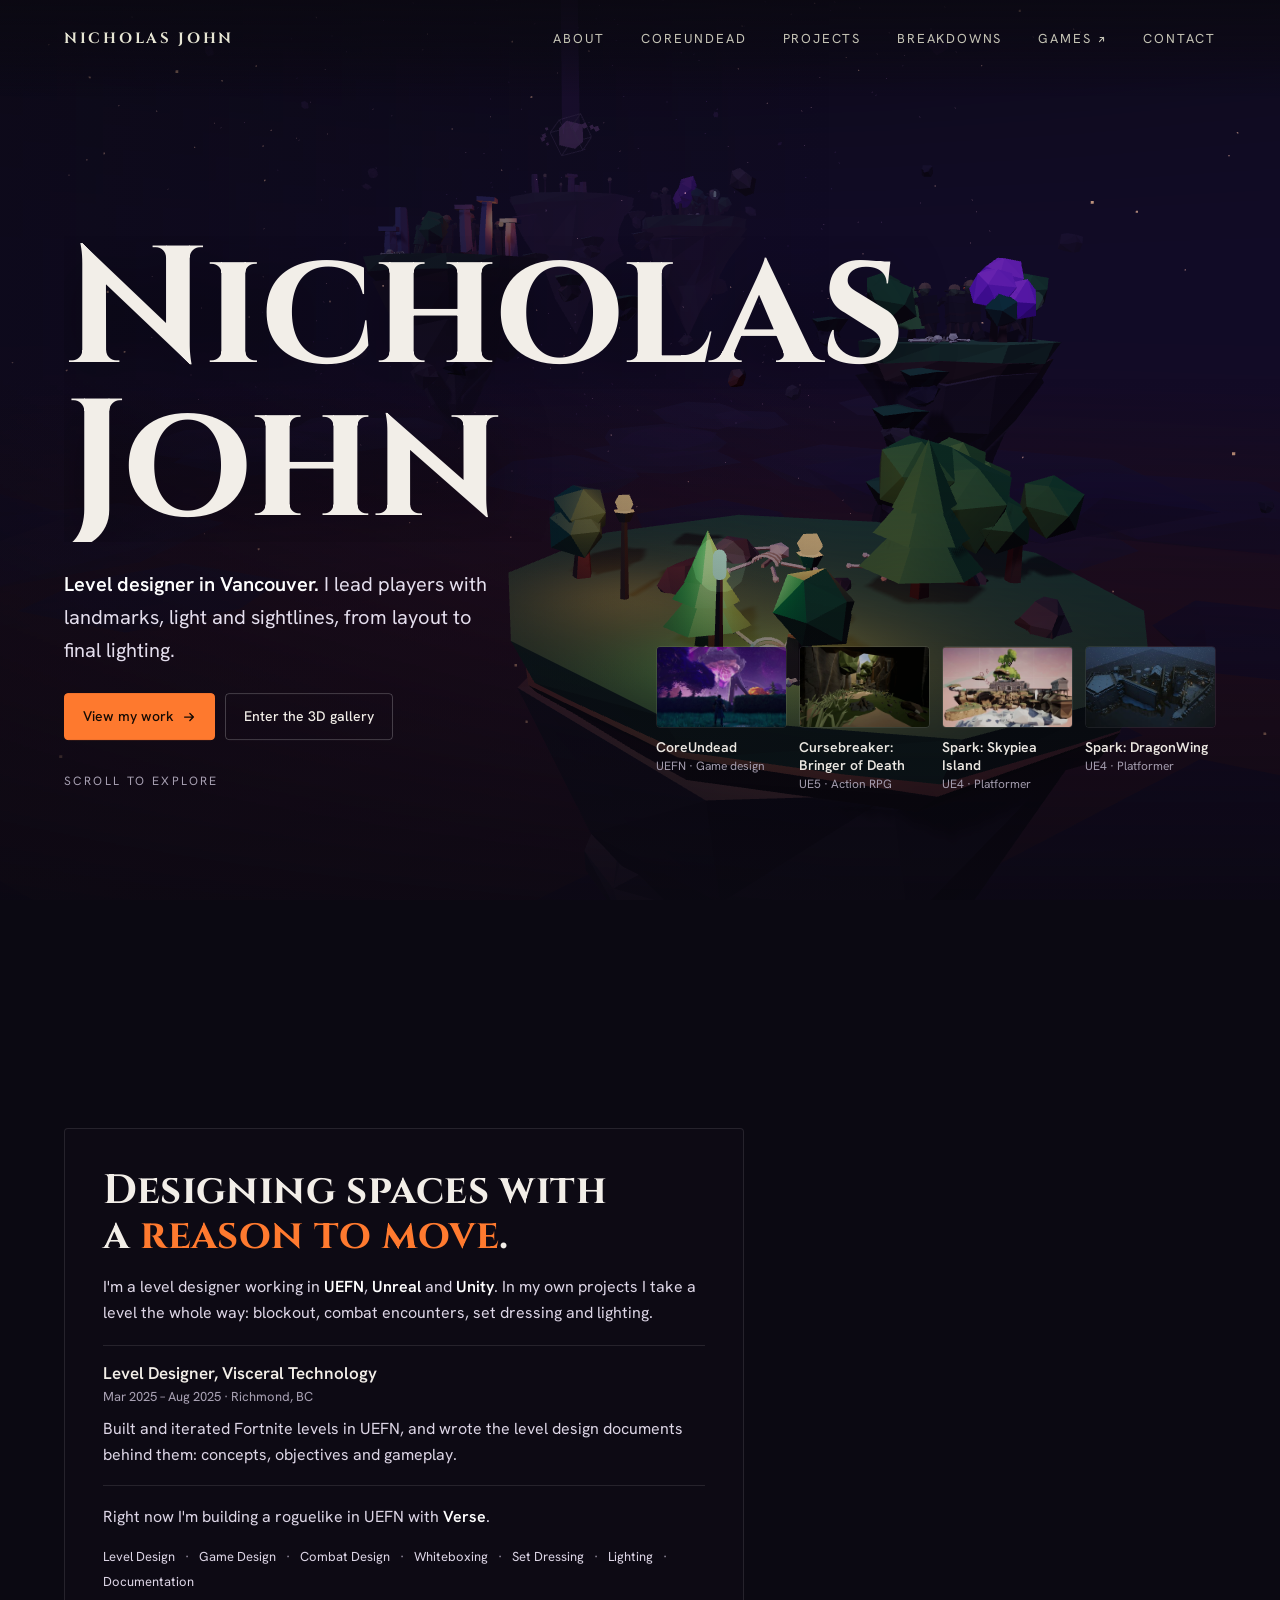
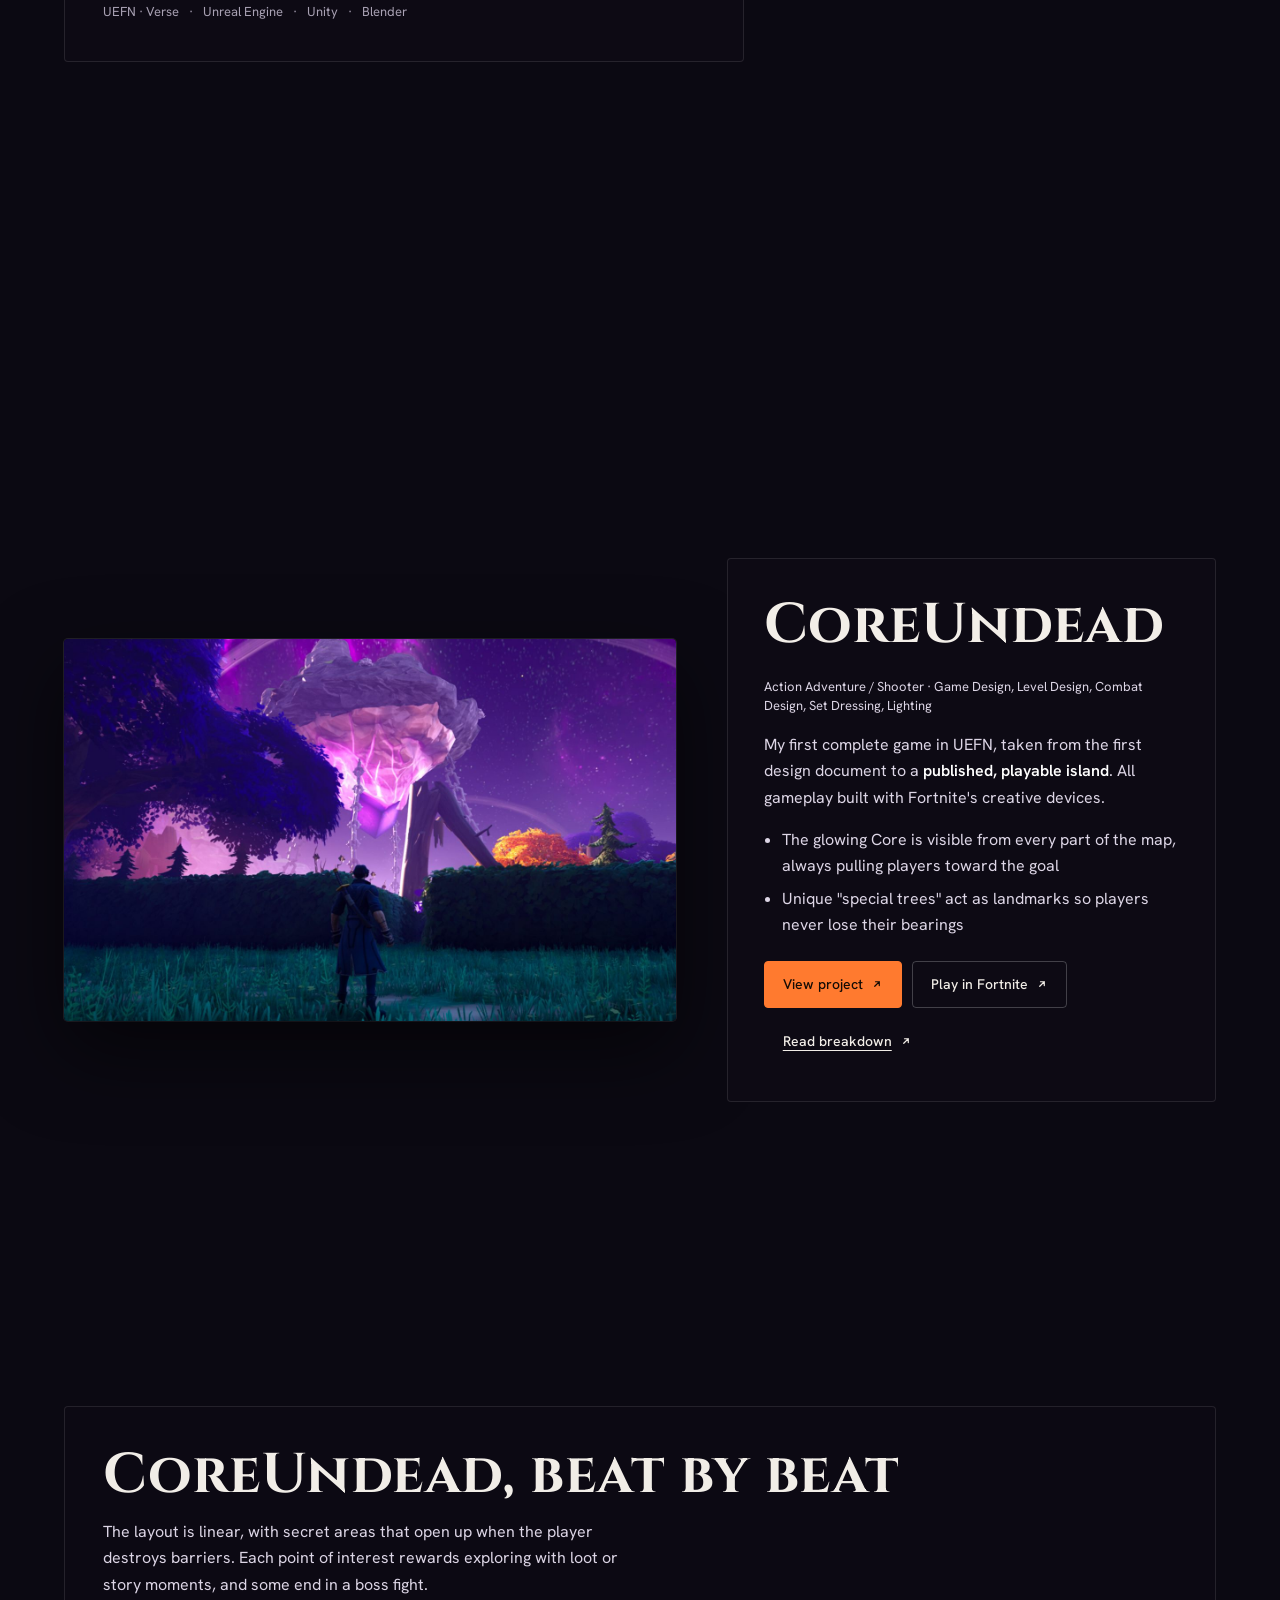
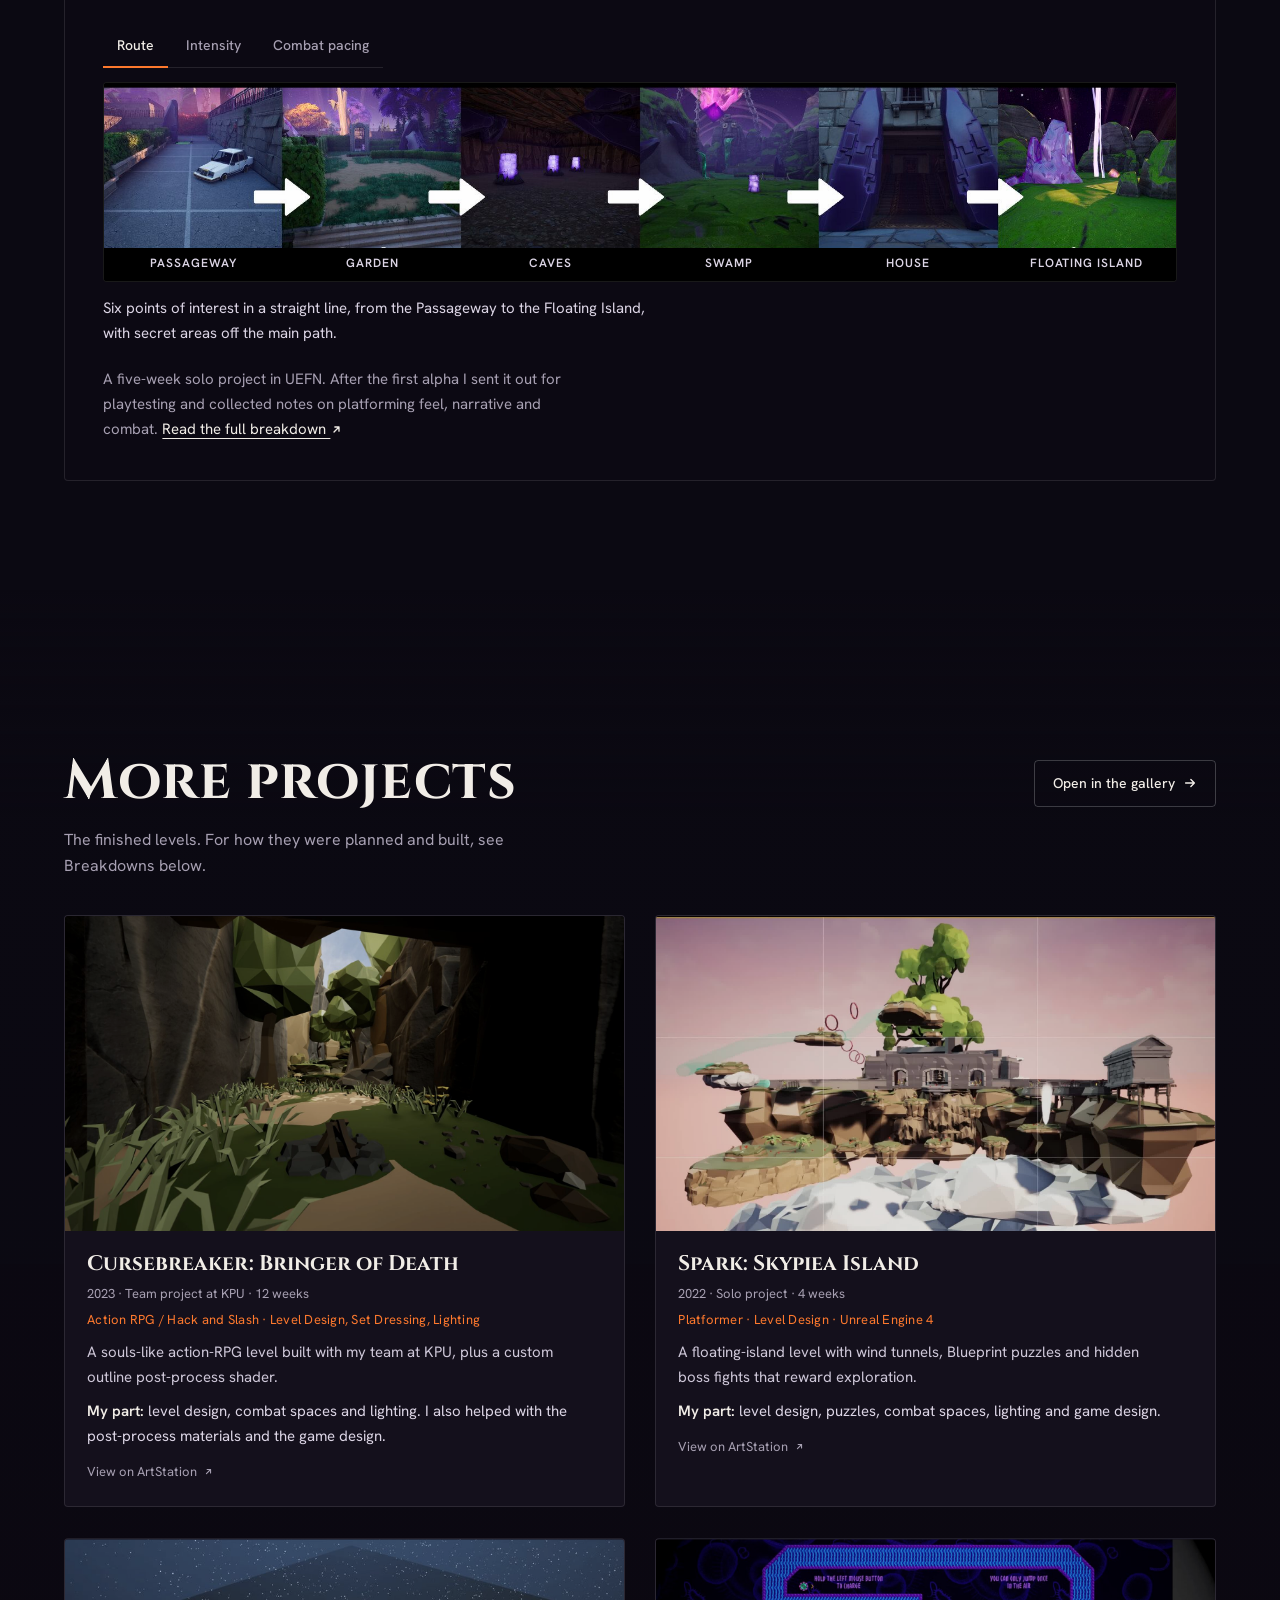
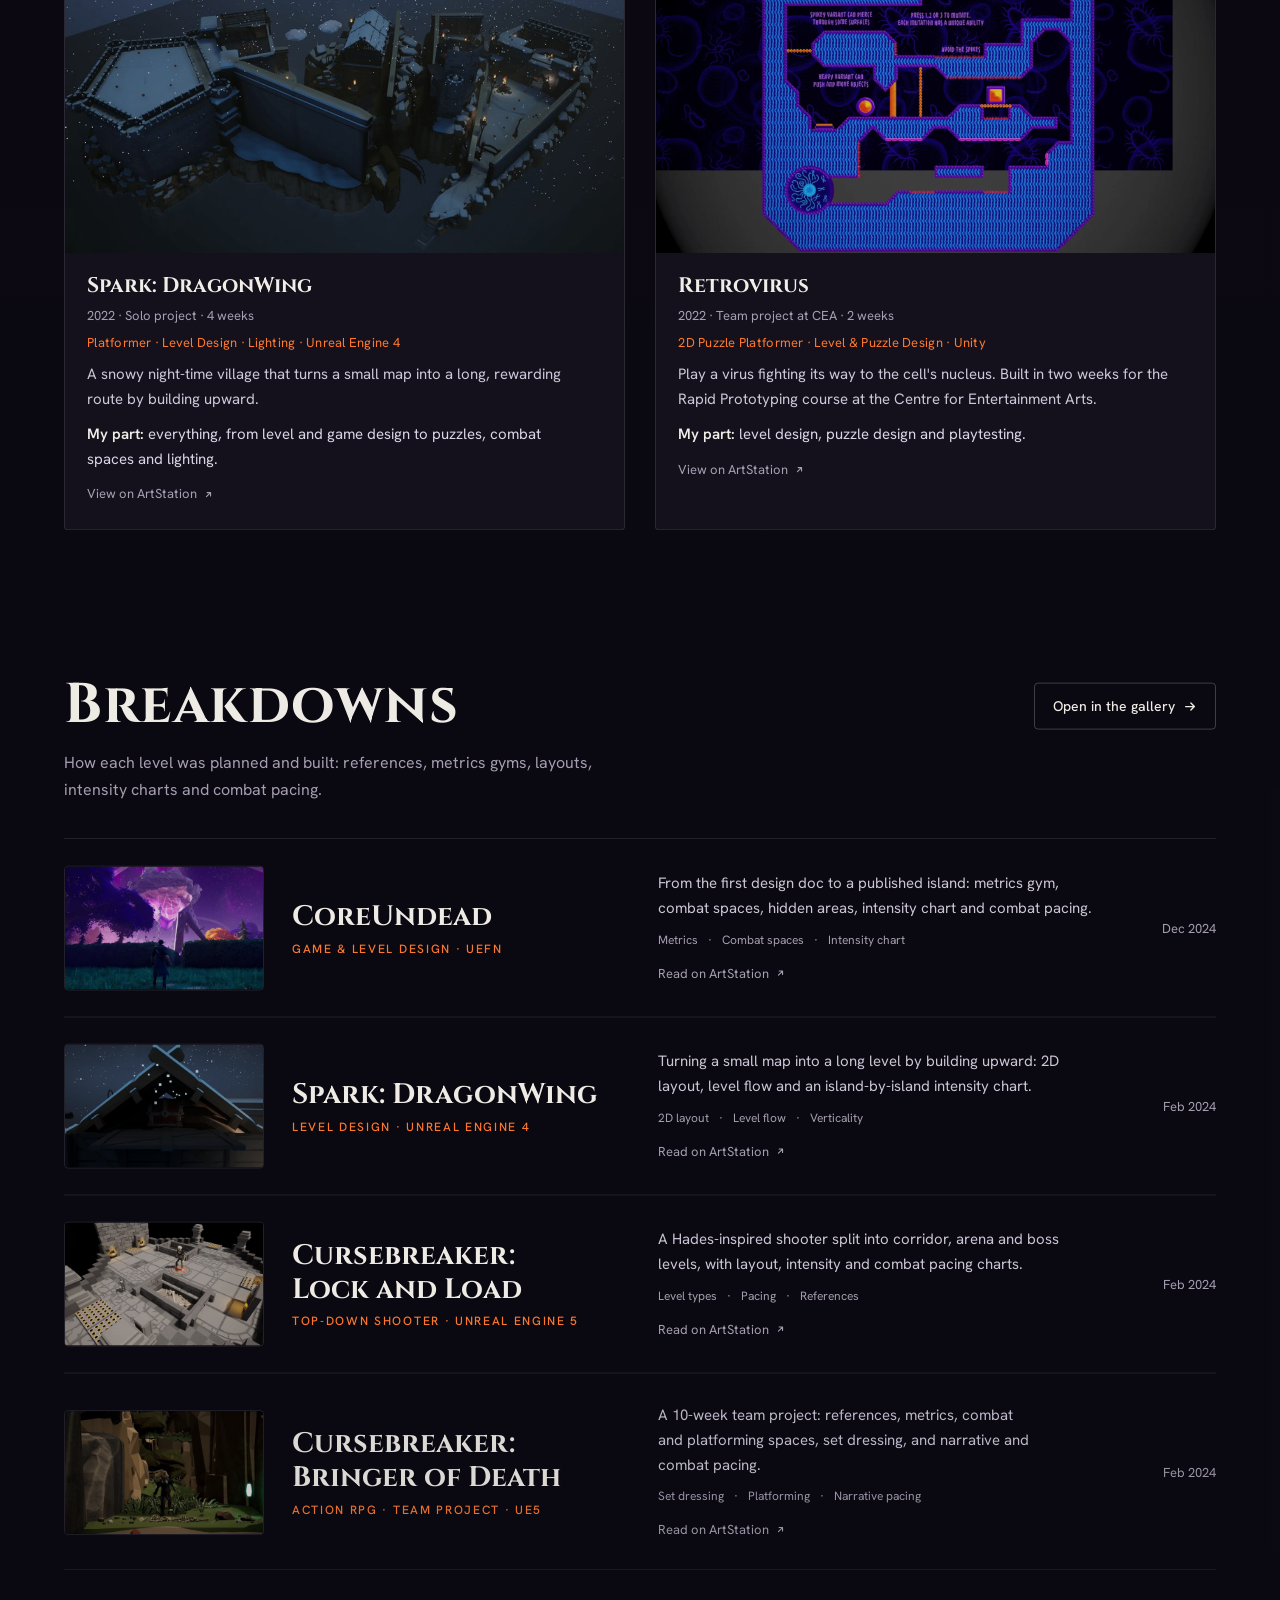
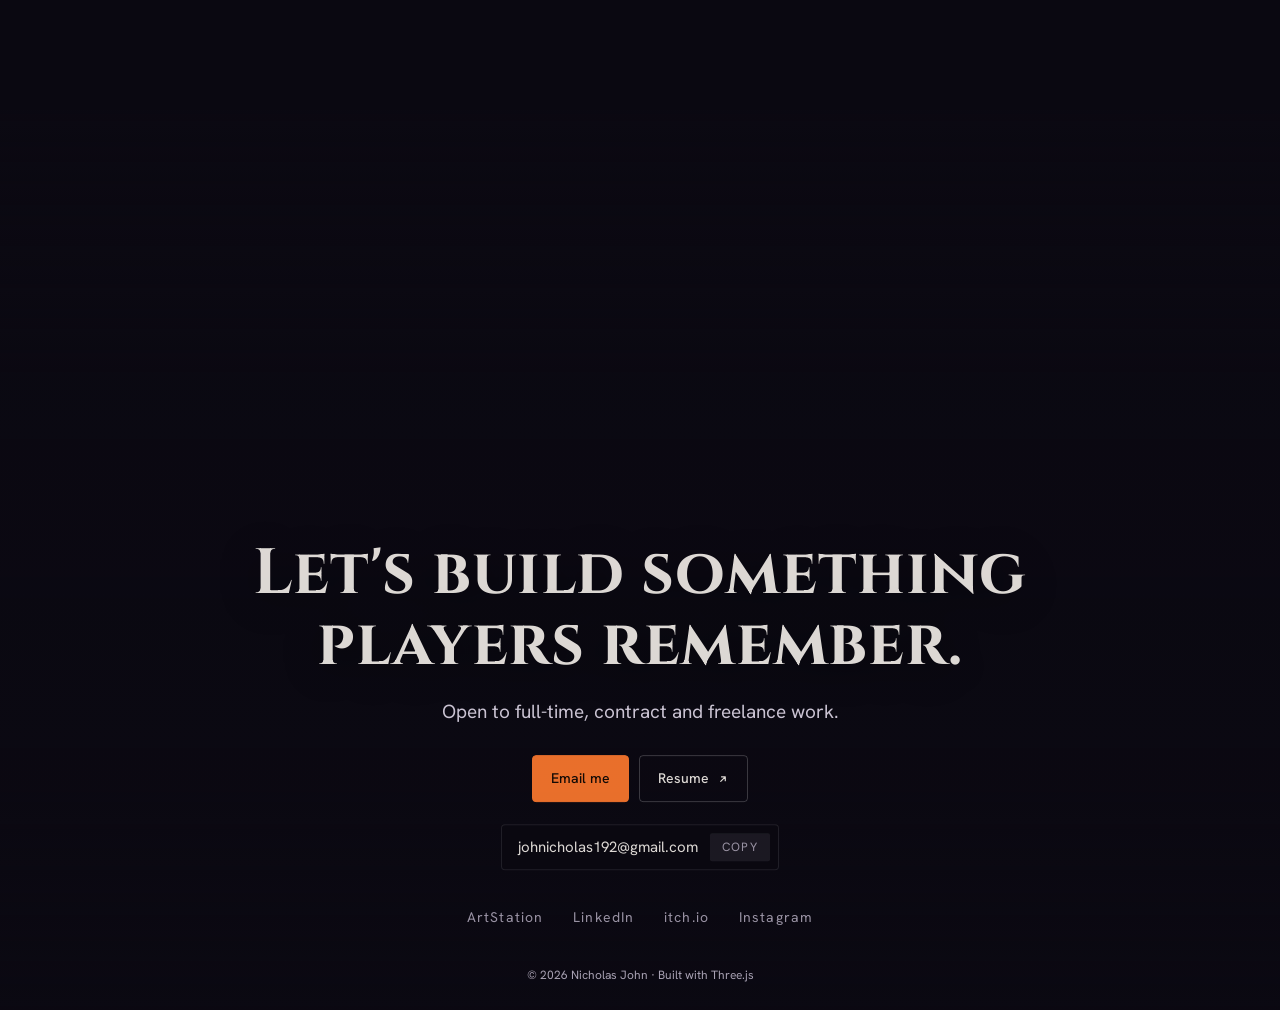
==== index.html @ 72b5bab5 "Project cards: year, context and role; Retrovirus level image - Each card shows year · solo/team · l" ====
<!doctype html>
<html lang="en">
<head>
  <meta charset="utf-8">
  <meta name="viewport" content="width=device-width, initial-scale=1, viewport-fit=cover">
  <title>Nicholas John · Level Designer</title>
  <meta name="description" content="Nicholas John, a level designer in Vancouver building worlds in UEFN, Unreal and Unity.">
  <meta name="theme-color" content="#0b0912">
  <link rel="canonical" href="https://nicholasjohn-portfolio.com/">

  <!-- Link previews (LinkedIn, Discord, Slack, X, iMessage) -->
  <meta property="og:type" content="website">
  <meta property="og:site_name" content="Nicholas John">
  <meta property="og:title" content="Nicholas John · Level Designer">
  <meta property="og:description" content="Level designer in Vancouver building worlds in UEFN, Unreal and Unity. From layout to final lighting.">
  <meta property="og:url" content="https://nicholasjohn-portfolio.com/">
  <meta property="og:image" content="https://cdna.artstation.com/p/assets/images/images/083/726/990/large/nicholas-john-screenshot04.jpg?1736643101">
  <meta property="og:image:alt" content="CoreUndead: a player faces the glowing Core across the level">
  <meta name="twitter:card" content="summary_large_image">

  <!-- Helps search engines show your name and role -->
  <script type="application/ld+json">
  {
    "@context": "https://schema.org",
    "@type": "Person",
    "name": "Nicholas John",
    "jobTitle": "Level Designer",
    "address": { "@type": "PostalAddress", "addressLocality": "Vancouver", "addressCountry": "CA" },
    "url": "https://nicholasjohn-portfolio.com/",
    "sameAs": [
      "https://www.artstation.com/nicholasjohn",
      "https://www.linkedin.com/in/nicholas-johnn",
      "https://accidentalmallu.itch.io/"
    ]
  }
  </script>

  <link rel="preconnect" href="https://fonts.googleapis.com">
  <link rel="preconnect" href="https://fonts.gstatic.com" crossorigin>
  <link href="https://fonts.googleapis.com/css2?family=Cinzel:wght@700&family=Hanken+Grotesk:wght@400;500;600&display=swap" rel="stylesheet">
  <link rel="icon" href="favicon.svg" type="image/svg+xml">
  <link rel="modulepreload" href="vendor/three.module.min.js">
  <!-- Failsafe: the loading screen only shows when JavaScript runs, and clears itself
       after 5 seconds even if the 3D scripts fail, so the page is never stuck on black. -->
  <script>
    document.documentElement.classList.add('js');
    setTimeout(function () { var l = document.getElementById('loader'); if (l) l.classList.add('done'); }, 5000);
  </script>
  <link rel="stylesheet" href="style.css?v=18">
</head>
<body>
  <!-- 3D world behind everything -->
  <canvas id="world" aria-hidden="true"></canvas>

  <!-- Intro loader -->
  <div class="loader" id="loader">
    <span class="loader-mark">NJ</span>
    <span class="loader-bar"><i id="loaderFill"></i></span>
  </div>

  <div class="progress" aria-hidden="true"><i id="progressFill"></i></div>

  <header class="nav">
    <a class="nav-logo" href="#top">Nicholas John</a>
    <!-- Menu follows the page order. Items marked nav-wide are hidden on phones (reached by scrolling or from Contact). -->
    <nav aria-label="Sections">
      <a class="nav-wide" href="#about">About</a>
      <a href="#work">CoreUndead</a>
      <a href="#projects">Projects</a>
      <a class="nav-wide" href="#breakdowns">Breakdowns</a>
      <a class="nav-wide nav-games" href="https://accidentalmallu.itch.io/" target="_blank" rel="noopener">Games <span class="ico ico-out" aria-hidden="true"></span><span class="sr-only"> (opens in a new tab)</span></a>
      <a href="#contact">Contact</a>
    </nav>
  </header>

  <main>
    <!-- HERO -->
    <section class="hero" id="top">
      <h1 class="hero-title">
        <span class="line"><span>Nicholas</span></span>
        <span class="line"><span>John</span></span>
      </h1>
      <div class="hero-foot">
        <div class="hero-intro">
          <p class="hero-sub reveal"><strong>Level designer in Vancouver.</strong> I lead players with landmarks, light and sightlines, from layout to final lighting.</p>
          <div class="hero-cta btns reveal">
            <a class="btn primary" href="#work">View my work <span class="ico ico-right" aria-hidden="true"></span></a>
            <a class="btn g-only" href="#work" data-gallery>Enter the 3D gallery</a>
          </div>
          <div class="scroll-hint reveal">Scroll to explore</div>
        </div>
        <!-- First-screen work: each tile scrolls to that project further down the page -->
        <ul class="hero-work reveal" aria-label="Selected projects">
          <li><a href="#work">
            <img src="img/sm/bd-coreundead.jpg" alt="" width="640" height="334" decoding="async" fetchpriority="high">
            <span class="hw-title">CoreUndead</span><span class="hw-meta">UEFN · Game design</span></a></li>
          <li><a href="#p-bringer">
            <img src="img/sm/bringer.jpg" alt="" width="640" height="427" decoding="async" fetchpriority="high">
            <span class="hw-title">Cursebreaker: Bringer of Death</span><span class="hw-meta">UE5 · Action RPG</span></a></li>
          <li><a href="#p-skypiea">
            <img src="img/sm/skypiea.jpg" alt="" width="640" height="360" decoding="async" fetchpriority="high">
            <span class="hw-title">Spark: Skypiea Island</span><span class="hw-meta">UE4 · Platformer</span></a></li>
          <li><a href="#p-dragonwing">
            <img src="img/sm/dragonwing.jpg" alt="" width="640" height="231" decoding="async" fetchpriority="high">
            <span class="hw-title">Spark: DragonWing</span><span class="hw-meta">UE4 · Platformer</span></a></li>
        </ul>
      </div>
    </section>

    <!-- ABOUT -->
    <section class="panel about" id="about">
      <div class="card glass reveal">
        <h2>Designing spaces with a <em>reason to move</em>.</h2>
        <p>I'm a level designer working in <strong>UEFN</strong>, <strong>Unreal</strong> and <strong>Unity</strong>. In my own projects I take a level the whole way: blockout, combat encounters, set dressing and lighting.</p>
        <div class="about-job">
          <h3>Level Designer, Visceral Technology</h3>
          <p class="about-job-meta">Mar 2025 – Aug 2025 · Richmond, BC</p>
          <p>Built and iterated Fortnite levels in UEFN, and wrote the level design documents behind them: concepts, objectives and gameplay.</p>
        </div>
        <p>Right now I'm building a roguelike in UEFN with <strong>Verse</strong>.</p>
        <div class="chips">
          <span>Level Design</span><span>Game Design</span><span>Combat Design</span>
          <span>Whiteboxing</span><span>Set Dressing</span><span>Lighting</span><span>Documentation</span>
        </div>
        <div class="chips tools">
          <span>UEFN · Verse</span><span>Unreal Engine</span><span>Unity</span><span>Blender</span>
        </div>
      </div>
    </section>

    <!-- FEATURED -->
    <section class="featured" id="work">
      <div class="featured-inner">
        <a class="featured-media reveal" href="https://www.artstation.com/artwork/DLE6En" target="_blank" rel="noopener">
          <img src="img/coreundead.jpg" alt="CoreUndead: the player faces the glowing Core cube across the level" loading="lazy">
        </a>
        <div class="featured-text reveal">
          <h2>CoreUndead</h2>
          <p class="role">Action Adventure / Shooter · Game Design, Level Design, Combat Design, Set Dressing, Lighting</p>
          <p>My first complete game in UEFN, taken from the first design document to a <strong>published, playable island</strong>. All gameplay built with Fortnite's creative devices.</p>
          <ul class="highlights">
            <li>The glowing Core is visible from every part of the map, always pulling players toward the goal</li>
            <li>Unique "special trees" act as landmarks so players never lose their bearings</li>
          </ul>
          <div class="btns">
            <a class="btn primary" href="https://www.artstation.com/artwork/DLE6En" target="_blank" rel="noopener">View project <span class="ico ico-out" aria-hidden="true"></span><span class="sr-only"> (opens in a new tab)</span></a>
            <a class="btn" href="https://www.fortnite.com/@accidentalmallu/9981-8767-7616" target="_blank" rel="noopener">Play in Fortnite <span class="ico ico-out" aria-hidden="true"></span><span class="sr-only"> (opens in a new tab)</span></a>
            <a class="btn ghost" href="https://www.artstation.com/blogs/nicholasjohn/1ZGeW/core-undead" target="_blank" rel="noopener">Read breakdown <span class="ico ico-out" aria-hidden="true"></span><span class="sr-only"> (opens in a new tab)</span></a>
          </div>
        </div>
      </div>
    </section>

    <!-- COREUNDEAD CASE STUDY: the level's route, intensity and combat pacing over the same six points of interest -->
    <section class="case" id="process" aria-labelledby="case-title">
      <div class="case-inner reveal">
        <div class="case-head">
          <h2 id="case-title">CoreUndead, beat by beat</h2>
          <p class="lede">The layout is linear, with secret areas that open up when the player destroys barriers. Each point of interest rewards exploring with loot or story moments, and some end in a boss fight.</p>
        </div>

        <div class="case-tabs" role="tablist" aria-label="CoreUndead level charts">
          <button type="button" role="tab" id="cs-tab-route" aria-controls="cs-panel" aria-selected="true" data-view="route">Route</button>
          <button type="button" role="tab" id="cs-tab-intensity" aria-controls="cs-panel" aria-selected="false" tabindex="-1" data-view="intensity">Intensity</button>
          <button type="button" role="tab" id="cs-tab-combat" aria-controls="cs-panel" aria-selected="false" tabindex="-1" data-view="combat">Combat pacing</button>
        </div>

        <figure class="case-strip" id="cs-panel" role="tabpanel" aria-labelledby="cs-tab-route" data-view="route">
          <div class="case-scroll" tabindex="0" aria-label="CoreUndead level chart">
            <div class="case-frames">
              <img class="cs-route" src="img/cu-layout.jpg" width="1920" height="336" loading="lazy" decoding="async"
                alt="The six points of interest in order: Passageway, Garden, Caves, Swamp, House, Floating Island.">
              <img class="cs-intensity" aria-hidden="true" src="img/cu-intensity.jpg" width="1920" height="336" loading="lazy" decoding="async"
                alt="Intensity chart: low through the Passageway and Garden, rising through the Caves to a peak in the Swamp, dipping in the House, and climbing again at the Floating Island.">
              <img class="cs-combat" aria-hidden="true" src="img/cu-combat.jpg" width="1920" height="336" loading="lazy" decoding="async"
                alt="Combat pacing chart: flat through the Passageway and Garden, a spike in the Caves, a low in the Swamp, then high from the House to the Floating Island.">
              <i class="case-scale" aria-hidden="true"><b>High</b><b>Low</b></i>
            </div>
            <!-- Area names as text (the images are cropped above their baked-in labels) -->
            <ol class="case-labels case-labels-full" aria-hidden="true">
              <li>Passageway</li><li>Garden</li><li>Caves</li><li>Swamp</li><li>House</li><li>Floating Island</li>
            </ol>
            <!-- Phones and tablets: the same chart split into two rows of three areas, so the whole curve fits without scrolling -->
            <div class="case-rows" aria-hidden="true">
              <div class="case-row">
                <span class="case-img"><i class="case-scale"><b>High</b><b>Low</b></i></span>
                <ol class="case-labels"><li>Passageway</li><li>Garden</li><li>Caves</li></ol>
              </div>
              <div class="case-row">
                <span class="case-img"><i class="case-scale"><b>High</b><b>Low</b></i></span>
                <ol class="case-labels"><li>Swamp</li><li>House</li><li>Floating Island</li></ol>
              </div>
            </div>
          </div>
          <figcaption>
            <div class="cs-cap cs-route">Six points of interest in a straight line, from the Passageway to the Floating Island, with secret areas off the main path.</div>
            <div class="cs-cap cs-intensity">
              <p>Intensity builds through the Caves to its peak in the Swamp, drops in the House, then climbs again for the Floating Island finale. The Swamp's peak doesn't come from enemies: it comes from a pressure mechanic I keep secret from players.</p>
              <details class="spoiler">
                <summary><span class="if-closed">Reveal the spoiler</span><span class="if-open">Hide the spoiler</span></summary>
                <p>The water keeps rising on a timer, and the player has to reach the end of the Swamp before it does. The pressure comes from the clock, not from enemies, which is why combat drops right where intensity peaks.</p>
              </details>
            </div>
            <div class="cs-cap cs-combat">Combat spikes in the Caves and eases off in the Swamp, where the pressure comes from somewhere else, then stays high from the House to the end.</div>
          </figcaption>
        </figure>

        <p class="case-note">A five-week solo project in UEFN. After the first alpha I sent it out for playtesting and collected notes on platforming feel, narrative and combat. <a href="https://www.artstation.com/blogs/nicholasjohn/1ZGeW/core-undead" target="_blank" rel="noopener">Read the full breakdown <span class="ico ico-out" aria-hidden="true"></span><span class="sr-only"> (opens in a new tab)</span></a></p>
      </div>
    </section>

    <!-- PROJECTS -->
    <section class="projects" id="projects">
      <div class="projects-head reveal">
        <div class="head-row">
          <h2>More projects</h2>
          <a class="btn g-only" href="#projects" data-gallery>Open in the gallery <span class="ico ico-right" aria-hidden="true"></span></a>
        </div>
        <p class="lede">The finished levels. For how they were planned and built, see Breakdowns below.</p>
      </div>
      <!-- Projects: edit or add cards here. The 3D gallery reads its list from these cards. -->
      <div class="grid" id="grid">
        <a class="proj reveal" id="p-bringer" href="https://www.artstation.com/artwork/GeyrK3" target="_blank" rel="noopener">
          <div class="proj-img"><img src="img/bringer.jpg" alt="" loading="lazy" decoding="async" width="1600" height="900"></div>
          <div class="proj-body">
            <h3>Cursebreaker: Bringer of Death</h3>
            <p class="proj-meta">2023 · Team project at KPU · 12 weeks</p>
            <p class="proj-role">Action RPG / Hack and Slash · Level Design, Set Dressing, Lighting</p>
            <p>A souls-like action-RPG level built with my team at KPU, plus a custom outline post-process shader.</p>
            <p class="proj-did"><strong>My part:</strong> level design, combat spaces and lighting. I also helped with the post-process materials and the game design.</p>
            <span class="ext-label">View on ArtStation <span class="ico ico-out" aria-hidden="true"></span><span class="sr-only"> (opens in a new tab)</span></span>
          </div>
        </a>
        <a class="proj reveal" id="p-skypiea" href="https://www.artstation.com/artwork/VJ6nWX" target="_blank" rel="noopener">
          <div class="proj-img"><img src="img/skypiea.jpg" alt="" loading="lazy" decoding="async" width="1600" height="900"></div>
          <div class="proj-body">
            <h3>Spark: Skypiea Island</h3>
            <p class="proj-meta">2022 · Solo project · 4 weeks</p>
            <p class="proj-role">Platformer · Level Design · Unreal Engine 4</p>
            <p>A floating-island level with wind tunnels, Blueprint puzzles and hidden boss fights that reward exploration.</p>
            <p class="proj-did"><strong>My part:</strong> level design, puzzles, combat spaces, lighting and game design.</p>
            <span class="ext-label">View on ArtStation <span class="ico ico-out" aria-hidden="true"></span><span class="sr-only"> (opens in a new tab)</span></span>
          </div>
        </a>
        <a class="proj reveal" id="p-dragonwing" href="https://www.artstation.com/artwork/lDWJBa" target="_blank" rel="noopener">
          <div class="proj-img"><img src="img/dragonwing.jpg" alt="" loading="lazy" decoding="async" width="1600" height="900"></div>
          <div class="proj-body">
            <h3>Spark: DragonWing</h3>
            <p class="proj-meta">2022 · Solo project · 4 weeks</p>
            <p class="proj-role">Platformer · Level Design · Lighting · Unreal Engine 4</p>
            <p>A snowy night-time village that turns a small map into a long, rewarding route by building upward.</p>
            <p class="proj-did"><strong>My part:</strong> everything, from level and game design to puzzles, combat spaces and lighting.</p>
            <span class="ext-label">View on ArtStation <span class="ico ico-out" aria-hidden="true"></span><span class="sr-only"> (opens in a new tab)</span></span>
          </div>
        </a>
        <a class="proj reveal" id="p-retrovirus" href="https://www.artstation.com/artwork/6N6YwW" target="_blank" rel="noopener">
          <div class="proj-img"><img src="img/retrovirus.jpg" alt="" loading="lazy" decoding="async" width="1600" height="900"></div>
          <div class="proj-body">
            <h3>Retrovirus</h3>
            <p class="proj-meta">2022 · Team project at CEA · 2 weeks</p>
            <p class="proj-role">2D Puzzle Platformer · Level &amp; Puzzle Design · Unity</p>
            <p>Play a virus fighting its way to the cell's nucleus. Built in two weeks for the Rapid Prototyping course at the Centre for Entertainment Arts.</p>
            <p class="proj-did"><strong>My part:</strong> level design, puzzle design and playtesting.</p>
            <span class="ext-label">View on ArtStation <span class="ico ico-out" aria-hidden="true"></span><span class="sr-only"> (opens in a new tab)</span></span>
          </div>
        </a>
      </div>
    </section>

    <!-- BREAKDOWNS -->
    <section class="breakdowns" id="breakdowns">
      <div class="projects-head reveal">
        <div class="head-row">
          <h2>Breakdowns</h2>
          <a class="btn g-only" href="#breakdowns" data-gallery="breakdowns">Open in the gallery <span class="ico ico-right" aria-hidden="true"></span></a>
        </div>
        <p class="lede">How each level was planned and built: references, metrics gyms, layouts, intensity charts and combat pacing.</p>
      </div>
      <!-- Breakdowns: edit or add rows here. data-img is the small preview; the gallery uses the full-size copy in img/. -->
      <ol class="bd-list" id="bdList">
        <li class="bd-item reveal">
          <a class="bd-link" href="https://www.artstation.com/blogs/nicholasjohn/1ZGeW" target="_blank" rel="noopener" data-img="img/sm/bd-coreundead.jpg">
            <div class="bd-thumb"><img src="img/sm/bd-coreundead.jpg" alt="" loading="lazy" decoding="async" width="640" height="400"></div>
            <div><h3 class="bd-title">CoreUndead</h3><span class="bd-sub">Game &amp; Level Design · UEFN</span></div>
            <div>
              <p class="bd-sum">From the first design doc to a published island: metrics gym, combat spaces, hidden areas, intensity chart and combat pacing.</p>
              <div class="bd-tags"><span>Metrics</span><span>Combat spaces</span><span>Intensity chart</span></div>
              <span class="ext-label">Read on ArtStation <span class="ico ico-out" aria-hidden="true"></span><span class="sr-only"> (opens in a new tab)</span></span>
            </div>
            <span class="bd-date">Dec 2024</span>
          </a>
        </li>
        <li class="bd-item reveal">
          <a class="bd-link" href="https://www.artstation.com/blogs/nicholasjohn/wBBoR" target="_blank" rel="noopener" data-img="img/sm/bd-dragonwing.jpg">
            <div class="bd-thumb"><img src="img/sm/bd-dragonwing.jpg" alt="" loading="lazy" decoding="async" width="640" height="400"></div>
            <div><h3 class="bd-title">Spark: DragonWing</h3><span class="bd-sub">Level Design · Unreal Engine 4</span></div>
            <div>
              <p class="bd-sum">Turning a small map into a long level by building upward: 2D layout, level flow and an island-by-island intensity chart.</p>
              <div class="bd-tags"><span>2D layout</span><span>Level flow</span><span>Verticality</span></div>
              <span class="ext-label">Read on ArtStation <span class="ico ico-out" aria-hidden="true"></span><span class="sr-only"> (opens in a new tab)</span></span>
            </div>
            <span class="bd-date">Feb 2024</span>
          </a>
        </li>
        <li class="bd-item reveal">
          <a class="bd-link" href="https://www.artstation.com/blogs/nicholasjohn/y118y" target="_blank" rel="noopener" data-img="img/sm/bd-lockandload.jpg">
            <div class="bd-thumb"><img src="img/sm/bd-lockandload.jpg" alt="" loading="lazy" decoding="async" width="640" height="400"></div>
            <div><h3 class="bd-title">Cursebreaker: Lock and Load</h3><span class="bd-sub">Top-down Shooter · Unreal Engine 5</span></div>
            <div>
              <p class="bd-sum">A Hades-inspired shooter split into corridor, arena and boss levels, with layout, intensity and combat pacing charts.</p>
              <div class="bd-tags"><span>Level types</span><span>Pacing</span><span>References</span></div>
              <span class="ext-label">Read on ArtStation <span class="ico ico-out" aria-hidden="true"></span><span class="sr-only"> (opens in a new tab)</span></span>
            </div>
            <span class="bd-date">Feb 2024</span>
          </a>
        </li>
        <li class="bd-item reveal">
          <a class="bd-link" href="https://www.artstation.com/blogs/nicholasjohn/3ZZpN" target="_blank" rel="noopener" data-img="img/sm/bd-bringer.jpg">
            <div class="bd-thumb"><img src="img/sm/bd-bringer.jpg" alt="" loading="lazy" decoding="async" width="640" height="400"></div>
            <div><h3 class="bd-title">Cursebreaker: Bringer of Death</h3><span class="bd-sub">Action RPG · Team project · UE5</span></div>
            <div>
              <p class="bd-sum">A 10-week team project: references, metrics, combat and platforming spaces, set dressing, and narrative and combat pacing.</p>
              <div class="bd-tags"><span>Set dressing</span><span>Platforming</span><span>Narrative pacing</span></div>
              <span class="ext-label">Read on ArtStation <span class="ico ico-out" aria-hidden="true"></span><span class="sr-only"> (opens in a new tab)</span></span>
            </div>
            <span class="bd-date">Feb 2024</span>
          </a>
        </li>
      </ol>
    </section>

    <!-- CONTACT -->
    <section class="contact" id="contact">
      <div class="contact-inner reveal">
        <h2>Let's build something <br>players remember.</h2>
        <p class="contact-note">Open to full-time, contract and freelance work.</p>
        <div class="btns center">
          <!-- The email address is assembled in main.js (CONTACT_EMAIL) so spam bots can't read it from the HTML -->
          <a class="btn primary js-email" href="https://www.artstation.com/nicholasjohn" target="_blank" rel="noopener">Get in touch</a>
          <a class="btn" href="https://nicholasjohn.artstation.com/resume" target="_blank" rel="noopener">Resume <span class="ico ico-out" aria-hidden="true"></span><span class="sr-only"> (opens in a new tab)</span></a>
        </div>
        <button class="email-line" id="emailLine" type="button" hidden>
          <span id="emailText"></span><span class="email-copy" id="emailCopy" aria-live="polite">Copy</span>
        </button>
        <div class="socials">
          <a href="https://www.artstation.com/nicholasjohn" target="_blank" rel="noopener">ArtStation</a>
          <a href="https://www.linkedin.com/in/nicholas-johnn" target="_blank" rel="noopener">LinkedIn</a>
          <a href="https://accidentalmallu.itch.io/" target="_blank" rel="noopener">itch.io</a>
          <a href="https://www.instagram.com/nocogames_" target="_blank" rel="noopener">Instagram</a>
        </div>
      </div>
      <footer>© 2026 Nicholas John · Built with Three.js</footer>
    </section>
  </main>


  <script src="case.js?v=18"></script>
  <script src="nav.js?v=18"></script>
  <script src="vendor/gsap.min.js"></script>
  <script src="vendor/ScrollTrigger.min.js"></script>
  <!-- Bump ?v= on these when the files change, so browsers never mix a new page with an old cached script -->
  <script type="module" src="main.js?v=18"></script>
</body>
</html>
---- style.css ----
:root {
  --bg: #0b0912;
  --ink: #f2eee8;
  --muted: #a8a1b3;
  --accent: #ff7a2f;      /* torch orange, matches the ArtStation site's links */
  --glass: rgba(14, 11, 22, 0.86);   /* solid enough to read over the 3D scene without a blur */
  --r: 4px;                         /* one small corner radius, cut-stone rather than pill */
  --line: rgba(255, 255, 255, 0.1);
  --serif: "Cinzel", Georgia, serif;
  --sans: "Hanken Grotesk", system-ui, -apple-system, Segoe UI, sans-serif;
  --pad: clamp(16px, 5vw, 72px);
  /* type roles: body copy, secondary copy, metadata, uppercase labels */
  --fs-body: 16px;
  --fs-small: 15px;
  --fs-meta: 13px;
  --fs-label: 12px;
}

* { box-sizing: border-box; }
html { scroll-behavior: auto; }
body {
  margin: 0;
  background: var(--bg);
  color: var(--ink);
  font: 400 16px/1.65 var(--sans);
  -webkit-font-smoothing: antialiased;
  overflow-x: hidden;
}
a { color: inherit; }
strong { color: #fff; font-weight: 600; }
em { font-style: normal; color: var(--accent); }
h1, h2, h3 { text-wrap: balance; }
p, li { text-wrap: pretty; }

/* Browser surfaces in the palette: selection, caret, scrollbar, keyboard focus */
::selection { background: var(--accent); color: #140b05; }
html { caret-color: var(--accent); scrollbar-color: #3a3346 var(--bg); }
::-webkit-scrollbar { width: 10px; height: 10px; }
::-webkit-scrollbar-track { background: var(--bg); }
::-webkit-scrollbar-thumb { background: #3a3346; border-radius: 10px; border: 2px solid var(--bg); }
:focus-visible { outline: 2px solid var(--accent); outline-offset: 3px; }
.btn:focus-visible { outline-offset: 4px; }

#world {
  position: fixed; inset: 0;
  width: 100%; height: 100%;
  display: block;
  z-index: 0;
}
main { position: relative; z-index: 1; }

/* ---------- loader ---------- */
.loader { display: none; }   /* no JavaScript: no loading screen to get stuck on */
.js .loader {
  position: fixed; inset: 0; z-index: 50;
  display: grid; place-content: center; gap: 18px; justify-items: center;
  background: var(--bg);
  transition: opacity .8s ease, visibility .8s;
}
.loader.done { opacity: 0; visibility: hidden; }
.loader-mark { font: 700 34px var(--serif); letter-spacing: .2em; }
.loader-bar { width: 140px; height: 2px; background: var(--line); overflow: hidden; }
.loader-bar i { display: block; height: 100%; width: 0; background: var(--accent); transition: width .3s; }

/* ---------- progress + nav ---------- */
.progress { position: fixed; top: 0; left: 0; right: 0; height: 2px; z-index: 30; }
.progress i { display: block; height: 100%; width: 100%; transform-origin: 0 50%; transform: scaleX(0);
  background: var(--accent); }

/* Soft shade under the fixed menu so it stays readable over images scrolling beneath it */
body::after {
  content: ""; position: fixed; top: 0; left: 0; right: 0; height: 96px; z-index: 15; pointer-events: none;
  background: linear-gradient(to bottom, rgba(11,9,18,.82) 0%, rgba(11,9,18,.5) 55%, rgba(11,9,18,0) 100%);
  transition: opacity .45s ease;
}
body.g-open::after { opacity: 0; }
.nav {
  position: fixed; top: 0; left: 0; right: 0; z-index: 20;
  display: flex; align-items: center; justify-content: space-between;
  padding: max(14px, env(safe-area-inset-top)) max(var(--pad), env(safe-area-inset-right)) 14px max(var(--pad), env(safe-area-inset-left));
  mix-blend-mode: difference;
}
.nav-logo { font: 700 15px var(--serif); letter-spacing: .18em; text-decoration: none; text-transform: uppercase; white-space: nowrap; padding: 13px 0; display: inline-block; }   /* 44px tall tap target */
.nav nav { display: flex; gap: clamp(14px, 3vw, 36px); }
.nav nav a { padding: 14px 0; text-decoration: none; font-size: var(--fs-meta); letter-spacing: .14em; text-transform: uppercase; opacity: .85; white-space: nowrap; }
.nav nav a:hover { opacity: 1; }
.nav nav a[aria-current] { opacity: 1; text-decoration: underline; text-decoration-thickness: 1px; text-underline-offset: 7px; }   /* the section you're in */

/* ---------- shared ---------- */
section { position: relative; padding: 0 var(--pad); }
.contact-note { margin: -4px 0 28px; color: #ddd6e6; font-size: clamp(16px, 1.5vw, 19px); }
h2 { font: 700 clamp(30px, 4.4vw, 56px)/1.1 var(--serif); margin: 0 0 20px; letter-spacing: .01em; }
h3 { font: 600 20px/1.3 var(--sans); margin: 0 0 4px; }
.muted { color: var(--muted); margin: 0 0 14px; font-size: var(--fs-meta); }

.glass {
  background: var(--glass);
  border: 1px solid var(--line);
  border-radius: var(--r);
}

/* ---------- hero ---------- */
.hero {
  min-height: 100vh; min-height: 100svh;
  display: flex; flex-direction: column; justify-content: flex-end;
  padding-bottom: 12vh;
}
.hero-title { margin: 0; font: 700 clamp(56px, 13vw, 190px)/.92 var(--serif); letter-spacing: -.01em;
  text-shadow: 0 10px 60px rgba(0,0,0,.45); }
.hero-title .line { display: block; overflow: hidden; }
.hero-title .line span { display: inline-block; }
.hero-sub { max-width: 520px; font-size: clamp(16px, 1.6vw, 20px); color: #e5dfee; margin: 22px 0 0; }
.scroll-hint { margin-top: 42px; display: flex; align-items: center; gap: 12px; font-size: var(--fs-label); letter-spacing: .2em; text-transform: uppercase; color: var(--muted); }

/* ---------- about / exp panels ---------- */
.panel { min-height: 110vh; display: flex; align-items: center; }
.card { max-width: 560px; padding: clamp(24px, 3vw, 40px); }
.card.right { margin-left: auto; }
.card p { margin: 0 0 14px; color: #ddd6e6; }
.card ul { margin: 0; padding-left: 18px; color: #ddd6e6; }
.card li { margin: 4px 0; }
.about-job { margin: 18px 0; padding: 16px 0; border-top: 1px solid var(--line); border-bottom: 1px solid var(--line); }
.about-job h3 { font: 600 17px/1.35 var(--sans); margin: 0; }
.card .about-job-meta { margin: 2px 0 8px; color: var(--muted); font-size: var(--fs-meta); }
.card .about-job p:last-child { margin: 0; }
/* About: a wider card with a smaller heading, so the whole card fits one laptop screen */
.about .card { max-width: 680px; }
.about h2 { font-size: clamp(28px, 3.2vw, 42px); margin-bottom: 16px; }
.chips { display: flex; flex-wrap: wrap; gap: 4px 10px; margin-top: 16px; }
.chips + .chips { margin-top: 8px; }
@media (max-width: 520px) {                       /* phones: a little tighter so less of the card needs a second stop */
  .about .card p { font-size: var(--fs-small); margin-bottom: 12px; }
  .about-job { margin: 14px 0; padding: 12px 0; }
  .chips span { font-size: var(--fs-label); }
}
/* Skills and tools read as a plain dot-separated list, not a row of pill tags */
.chips span { font-size: var(--fs-meta); color: #ddd6e6; white-space: nowrap; }
.chips span:not(:last-child)::after { content: "·"; margin-left: 10px; color: var(--muted); }
.chips.tools span { color: var(--muted); }   /* tools read as secondary to skills */

/* ---------- featured ---------- */
.featured { min-height: 120vh; display: flex; align-items: center; padding-top: 10vh; padding-bottom: 10vh; }
.featured-inner {
  display: grid; grid-template-columns: 1.25fr 1fr; gap: clamp(24px, 4vw, 64px); align-items: center;
  width: 100%; max-width: 1280px; margin: 0 auto;
}
.featured-media { position: relative; display: block; border-radius: var(--r); overflow: hidden; aspect-ratio: 16/10;
  box-shadow: 0 30px 80px rgba(0,0,0,.55), 0 0 0 1px var(--line); }
.featured-media img { width: 100%; height: 100%; object-fit: cover; display: block; transform: scale(1.04); transition: transform 1.2s cubic-bezier(.2,.7,.2,1); }
.featured-media:hover img { transform: scale(1.1); }
.featured-text { background: var(--glass); border: 1px solid var(--line); border-radius: var(--r); padding: clamp(22px, 3vw, 36px); }
.role { color: var(--accent); font-size: var(--fs-meta); line-height: 1.5; margin: 0 0 14px; }
.featured-text p { color: #ddd6e6; }
.highlights { padding-left: 18px; color: #ddd6e6; margin: 0 0 22px; }
.highlights li { margin: 6px 0; }

.btns { display: flex; flex-wrap: wrap; gap: 10px; }
.btns.center { justify-content: center; }
.btn { display: inline-flex; align-items: center; padding: 11px 18px; border-radius: var(--r); font-size: 14px; font-weight: 500;
  text-decoration: none; border: 1px solid rgba(255,255,255,.22); transition: background .25s, border-color .25s; }
.btn { min-height: 44px; gap: 8px; }   /* keeps the space before → */
@media (hover: hover) { .btn:hover { border-color: #fff; } }
.btn.primary { background: var(--accent); border-color: var(--accent); color: #140b05; }
.btn.primary:hover { background: #ff9152; }
/* Drawn arrow icons (one stroke weight), tinted with the text colour */
.ico { display: inline-block; flex: none; width: 1em; height: 1em; vertical-align: -.14em; background: currentColor;
  -webkit-mask: var(--ico) center / contain no-repeat; mask: var(--ico) center / contain no-repeat; }
.ico-right { --ico: url("data:image/svg+xml,%3Csvg xmlns='http://www.w3.org/2000/svg' viewBox='0 0 16 16' fill='none' stroke='black' stroke-width='1.6' stroke-linecap='round' stroke-linejoin='round'%3E%3Cpath d='M3 8h10M9 4l4 4-4 4'/%3E%3C/svg%3E"); }
.ico-left { --ico: url("data:image/svg+xml,%3Csvg xmlns='http://www.w3.org/2000/svg' viewBox='0 0 16 16' fill='none' stroke='black' stroke-width='1.6' stroke-linecap='round' stroke-linejoin='round'%3E%3Cpath d='M13 8H3M7 4L3 8l4 4'/%3E%3C/svg%3E"); }
.ico-out { --ico: url("data:image/svg+xml,%3Csvg xmlns='http://www.w3.org/2000/svg' viewBox='0 0 16 16' fill='none' stroke='black' stroke-width='1.6' stroke-linecap='round' stroke-linejoin='round'%3E%3Cpath d='M5 11L11 5M6 5h5v5'/%3E%3C/svg%3E"); width: .85em; height: .85em; }
.btn.ghost { border-color: transparent; text-decoration: underline; text-underline-offset: 4px; }

/* ---------- CoreUndead case study: one filmstrip, three readings ---------- */
.case { padding-top: 4vh; padding-bottom: 12vh; }
.case-inner {
  max-width: 1280px; margin: 0 auto; padding: clamp(22px, 3vw, 40px);
  background: var(--glass); border: 1px solid var(--line); border-radius: var(--r);
}
.case-head { display: flex; flex-wrap: wrap; align-items: flex-end; justify-content: space-between; gap: 12px 48px; margin-bottom: 26px; }
.case-head h2 { margin: 0; }
.case-head .lede { margin: 0; max-width: 34rem; color: #ddd6e6; }
.case-tabs { display: none; gap: 4px; margin-bottom: 14px; border-bottom: 1px solid var(--line); }
.js .case-tabs { display: inline-flex; }
.case-tabs button {
  min-height: 44px; padding: 0 14px; margin-bottom: -1px; border: 0; border-bottom: 2px solid transparent; background: none; cursor: pointer;
  color: var(--muted); font: 500 14px var(--sans); transition: background .25s, color .25s;
}
.case-tabs button:hover { color: var(--ink); }
.case-tabs button[aria-selected="true"] { color: var(--ink); border-bottom-color: var(--accent); }
.case-strip { margin: 0; }
.case-scroll { overflow-x: auto; overscroll-behavior-x: contain; border-radius: var(--r); border: 1px solid var(--line); background: #000; scrollbar-width: thin; }
/* Images are cropped just above their baked-in area names (row 296 of 336); the names are HTML text below */
.case-frames { position: relative; display: grid; min-width: 760px; aspect-ratio: 1920 / 296; overflow: hidden; }
.case-frames img { grid-area: 1 / 1; display: block; width: 100%; height: auto; opacity: 0; transition: opacity .45s ease; }
.case-labels {
  display: grid; grid-template-columns: repeat(6, 1fr); margin: 0; padding: 8px 0 9px; list-style: none; background: #000;
  font: 600 var(--fs-label)/1.3 var(--sans); letter-spacing: .08em; text-transform: uppercase; color: #ddd6e6; text-align: center;
}
.case-labels-full { min-width: 760px; }
/* High / Low marks along the left edge, on the Intensity and Combat pacing charts only */
.case-scale {
  position: absolute; z-index: 1; left: 10px; top: 8px; bottom: 8px; display: none; flex-direction: column; justify-content: space-between;
  font: 600 11px/1 var(--sans); font-style: normal; letter-spacing: .1em; text-transform: uppercase; color: #fff;
  text-shadow: 0 1px 3px #000, 0 0 8px #000; pointer-events: none;
}
.case-scale b { font-weight: 600; }
.case-strip[data-view="intensity"] .case-scale,
.case-strip[data-view="combat"] .case-scale { display: flex; }
.case-rows { display: none; }
/* Phones and tablets: show the strip as two rows of three areas (Passageway–Caves, then Swamp–Floating Island),
   so all six areas and the whole curve fit the screen. The images stay in the page for screen readers. */
@media (max-width: 900px) {
  .case-scroll { overflow: visible; border: 0; background: none; }
  .case-frames { position: absolute; width: 1px; min-width: 0; height: 1px; overflow: hidden; clip: rect(0 0 0 0); }   /* min-width:0 or the 760px strip widens the page */
  .case-labels-full { display: none; }
  .case-rows { display: grid; gap: 8px; }
  .case-row { border-radius: var(--r); border: 1px solid var(--line); overflow: hidden; background: #000; }
  .case-img {
    position: relative; display: block; aspect-ratio: 960 / 296;
    background: #000 var(--chart) no-repeat; background-size: 200% auto;   /* half the strip per row, cropped above the baked-in names */
  }
  .case-row:first-child .case-img { background-position: left top; }
  .case-row:last-child .case-img { background-position: right top; }
  .case-row .case-labels { grid-template-columns: repeat(3, 1fr); }
  .case-row .case-labels li { display: flex; align-items: center; justify-content: center; min-height: 2.6em; }   /* both rows the same height when "Floating Island" wraps */
  .case-strip[data-view="route"]     { --chart: url("img/cu-layout.jpg"); }
  .case-strip[data-view="intensity"] { --chart: url("img/cu-intensity.jpg"); }
  .case-strip[data-view="combat"]    { --chart: url("img/cu-combat.jpg"); }
  .case-tabs button { padding: 0 10px; }   /* "Combat pacing" stays on one line */
}
.case-strip figcaption { margin-top: 14px; color: #ddd6e6; font-size: var(--fs-small); max-width: 70ch; }
/* Only the active tab's caption takes up space (no empty gap under the shorter ones); it fades in when shown */
.cs-cap { display: none; }
.case-strip[data-view="route"] .cs-cap.cs-route,
.case-strip[data-view="intensity"] .cs-cap.cs-intensity,
.case-strip[data-view="combat"] .cs-cap.cs-combat { display: block; animation: capIn .35s ease; }
@keyframes capIn { from { opacity: 0; } to { opacity: 1; } }
.case-strip[data-view="route"] .cs-route,
.case-strip[data-view="intensity"] .cs-intensity,
.case-strip[data-view="combat"] .cs-combat { opacity: 1; visibility: visible; }
.cs-cap p { margin: 0; }
/* Spoiler: the Swamp's secret mechanic stays hidden until a visitor asks for it */
.spoiler { margin-top: 10px; }
.spoiler summary {
  display: inline-flex; align-items: center; gap: 8px; min-height: 44px; cursor: pointer; list-style: none;
  color: var(--accent); font-weight: 500; text-decoration: underline; text-underline-offset: 4px;
}
.spoiler summary::-webkit-details-marker { display: none; }
.spoiler summary::before { content: ""; width: 0; height: 0; border-left: 5px solid currentColor; border-top: 4px solid transparent; border-bottom: 4px solid transparent; transition: transform .2s; }
.spoiler[open] summary::before { transform: rotate(90deg); }
.spoiler[open] summary { color: var(--muted); }
.spoiler .if-open, .spoiler[open] .if-closed { display: none; }   /* label reads "Hide the spoiler" once open */
.spoiler[open] .if-open { display: inline; }
.spoiler p { padding: 12px 14px; border: 1px solid var(--line); border-radius: var(--r); background: rgba(255,255,255,.03); }
.case-note { margin: 22px 0 0; max-width: 70ch; color: var(--muted); font-size: var(--fs-small); }
.case-note a { color: var(--ink); text-underline-offset: 4px; white-space: nowrap; display: inline-block; padding: 12px 0; margin: -12px 0; }   /* 44px tap target, same line height */
.case-note a:hover { color: var(--accent); }

/* ---------- projects grid ---------- */
.projects {
  padding-top: 18vh; padding-bottom: 10vh;
  background: linear-gradient(180deg, rgba(11,9,18,0) 0%, rgba(11,9,18,.88) 14%, rgba(11,9,18,.92) 100%);
}
.projects-head { max-width: 1280px; margin: 0 auto 36px; }
.grid { max-width: 1280px; margin: 0 auto; display: grid; grid-template-columns: repeat(2, 1fr); gap: clamp(18px, 2.4vw, 32px); }
.proj { position: relative; display: block; text-decoration: none; border-radius: var(--r); overflow: hidden; background: #15111d;
  border: 1px solid var(--line); transition: border-color .3s, box-shadow .5s; }
.proj:hover { border-color: rgba(255,122,47,.55); }
.proj.arrived { border-color: var(--accent); box-shadow: 0 18px 44px rgba(0,0,0,.5); }
.proj-img { aspect-ratio: 16/9; overflow: hidden; }
.proj-img img { width: 100%; height: 100%; object-fit: cover; display: block; transition: transform .9s cubic-bezier(.2,.7,.2,1), filter .6s; filter: saturate(.85) brightness(.9); }
.proj:hover .proj-img img { transform: scale(1.07); filter: saturate(1.05) brightness(1); }
.proj-body { padding: 20px 22px 22px; }
.proj-body h3 { font: 700 21px/1.25 var(--serif); margin: 0 0 6px; }
.proj-body .proj-role { color: var(--accent); font-size: var(--fs-meta); line-height: 1.5; margin: 0 0 10px; letter-spacing: .02em; }
.proj-body p { margin: 0; color: #cfc8d9; font-size: var(--fs-small); max-width: 62ch; }
.proj-body .proj-meta { margin: 0 0 6px; color: var(--muted); font-size: var(--fs-meta); font-variant-numeric: tabular-nums; }   /* year · team or solo · length */
.proj-body .proj-did { margin-top: 10px; color: #ddd6e6; }   /* what he owned on the project */
.proj-body .proj-did strong { color: var(--ink); font-weight: 600; }
/* "View on ArtStation ↗": says the card or row leaves the site */
.ext-label { display: inline-flex; align-items: center; gap: 6px; margin-top: 12px; font-size: var(--fs-meta); color: var(--muted); transition: color .25s; }
.proj:hover .ext-label, .bd-link:hover .ext-label { color: var(--accent); }

/* ---------- breakdowns ---------- */
.breakdowns { padding-top: 6vh; padding-bottom: 16vh; background: rgba(11,9,18,.92); }
.lede { max-width: 560px; color: var(--muted); margin: -6px 0 0; }
.bd-list { list-style: none; margin: 0 auto; padding: 0; max-width: 1280px; border-top: 1px solid var(--line); }
.bd-item { border-bottom: 1px solid var(--line); }
/* Each row: its own thumbnail, title, summary, date. No numbering, no cursor-follow preview. */
.bd-link {
  display: grid; grid-template-columns: 200px minmax(0, 1fr) minmax(0, 1.3fr) 90px; gap: 28px; align-items: center;
  padding: 26px 0; text-decoration: none;
}
.bd-thumb { aspect-ratio: 16/10; border-radius: var(--r); overflow: hidden; border: 1px solid var(--line); }
.bd-thumb img { width: 100%; height: 100%; object-fit: cover; display: block; filter: brightness(.88) saturate(.9); transition: filter .4s; }
.bd-link:hover .bd-thumb img { filter: none; }
.bd-title { font: 700 clamp(20px, 2.2vw, 30px)/1.2 var(--serif); margin: 0; transition: color .3s; }
.bd-link:hover .bd-title { color: var(--accent); }
.bd-sub { display: block; font: 500 var(--fs-label)/1.5 var(--sans); letter-spacing: .14em; text-transform: uppercase; color: var(--accent); margin-top: 6px; }
.bd-sum { margin: 0; color: #cfc8d9; font-size: var(--fs-small); }
.bd-tags { display: flex; flex-wrap: wrap; gap: 2px 10px; margin-top: 10px; }
.bd-tags span { font-size: var(--fs-label); color: var(--muted); }
.bd-tags span:not(:last-child)::after { content: "·"; margin-left: 10px; }
.bd-date { font-size: var(--fs-meta); font-variant-numeric: tabular-nums; color: var(--muted); text-align: right; }

/* phones: thumbnail on top, everything stacked */
@media (max-width: 600px) {
  .bd-link { grid-template-columns: 1fr; gap: 12px; }
  .bd-thumb { aspect-ratio: 16/9; }
  .bd-date { text-align: left; }
}
/* tablets and narrow laptops: thumbnail beside the text */
@media (min-width: 601px) and (max-width: 1000px) {
  .bd-link { grid-template-columns: minmax(0, 2fr) minmax(0, 3fr); column-gap: 28px; row-gap: 10px; align-items: start; }
  .bd-thumb { grid-column: 1; grid-row: 1 / span 3; }
  .bd-link > :not(.bd-thumb) { grid-column: 2; }
  .bd-date { text-align: left; }
}

/* ---------- contact ---------- */
.contact { min-height: 100vh; display: flex; flex-direction: column; justify-content: flex-end; text-align: center;
  padding-bottom: 8vh;   /* text sits low so the Core above it has room */
  /* lets the glowing Core show through behind the headline */
  background: linear-gradient(180deg, rgba(11,9,18,.92) 0%, rgba(11,9,18,.2) 30%, rgba(11,9,18,.35) 75%, rgba(11,9,18,.9) 100%); }
.contact h2 { text-shadow: 0 6px 40px rgba(0,0,0,.6); }
.contact h2 { font-size: clamp(32px, 5vw, 72px); }   /* sized to leave room for the Core above it */
.email-line { margin: 22px auto 0; display: inline-flex; align-items: center; gap: 12px; padding: 8px 8px 8px 16px;
  border-radius: var(--r); border: 1px solid var(--line); background: rgba(11,9,18,.82);
  color: var(--ink); font: 400 15px var(--sans); cursor: pointer; transition: border-color .25s; }
.email-line:hover { border-color: rgba(255,122,47,.6); }
.email-copy { font-size: 12px; letter-spacing: .12em; text-transform: uppercase; padding: 6px 12px; border-radius: 2px;
  background: rgba(255,255,255,.08); color: var(--muted); transition: background .25s, color .25s; }
.email-line:hover .email-copy { background: var(--accent); color: #140b05; }
.email-line.copied .email-copy { background: #3fbf7f; color: #06140c; }
.contact-inner { display: flex; flex-direction: column; align-items: center; }
.socials { margin-top: 24px; display: flex; gap: 4px 26px; justify-content: center; flex-wrap: wrap; }
.socials a { text-decoration: none; color: var(--muted); font-size: 14px; letter-spacing: .08em; position: relative; padding: 12px 2px; }
.socials a::after { content: ""; position: absolute; left: 2px; right: 2px; bottom: 8px; height: 1px; background: var(--accent); transform: scaleX(0); transition: transform .3s; transform-origin: left; }
.socials a:hover { color: #fff; }
.socials a:hover::after { transform: scaleX(1); }
footer { position: absolute; left: 0; right: 0; bottom: 24px; font-size: 12px; color: var(--muted); }

/* ---------- gallery entry buttons ---------- */
[hidden] { display: none !important; }
.sr-only { position: absolute; width: 1px; height: 1px; margin: -1px; padding: 0; overflow: hidden; clip: rect(0 0 0 0); white-space: nowrap; border: 0; }
.hero-cta { margin-top: 26px; }

/* Darkens the bottom of the hero so the pitch and work tiles stay legible over the 3D scene */
.hero::after {
  content: ""; position: absolute; left: 0; right: 0; bottom: 0; height: 58%; z-index: -1; pointer-events: none;
  background: linear-gradient(to top, rgba(11,9,18,.82) 0%, rgba(11,9,18,.46) 45%, rgba(11,9,18,0) 100%);
}
/* ...and a gentle left-side shade, so the name doesn't fight the lit island behind it */
.hero::before {
  content: ""; position: absolute; inset: 0; z-index: -1; pointer-events: none;
  background: linear-gradient(90deg, rgba(11,9,18,.5) 0%, rgba(11,9,18,.2) 40%, rgba(11,9,18,0) 65%);
}
@media (max-width: 900px) {
  .hero::after { height: 75%; background: linear-gradient(to top, rgba(11,9,18,.88) 0%, rgba(11,9,18,.55) 55%, rgba(11,9,18,0) 100%); }
}

/* Hero footer: pitch + actions on the left, real work on the right (first screen) */
.hero-foot {
  display: grid; grid-template-columns: minmax(0, 34rem) minmax(0, 1fr);
  align-items: end; gap: 32px 48px; margin-top: 4px;
}
.hero-foot .scroll-hint { margin-top: 32px; }
.hero-work {
  list-style: none; margin: 0; padding: 0;
  display: grid; grid-template-columns: repeat(4, minmax(0, 172px)); gap: 16px 12px; justify-content: end;
}
.hero-work a { display: block; text-decoration: none; border-radius: var(--r); }
.hero-work img {
  display: block; width: 100%; height: auto; aspect-ratio: 16 / 10; object-fit: cover;
  border-radius: var(--r); border: 1px solid var(--line); filter: brightness(.86) saturate(.9);
  transition: border-color .3s, filter .4s;
}
.hw-title { display: block; margin-top: 10px; font: 600 14px/1.3 var(--sans); color: var(--ink); }
.hw-meta { display: block; margin-top: 2px; font-size: var(--fs-label); line-height: 1.4; color: var(--muted); }
.hero-work a:hover img { border-color: rgba(255,122,47,.7); filter: none; }
.hero-work a:hover .hw-title { color: var(--accent); }
.hero-work a:focus-visible { outline-offset: 4px; }
section[tabindex="-1"]:focus { outline: none; }   /* sections receive focus after keyboard menu jumps; no ring around the whole section */

@media (max-width: 1100px) {
  .hero-work { grid-template-columns: repeat(4, minmax(0, 140px)); }
}
@media (max-width: 900px) {
  .hero-foot { grid-template-columns: minmax(0, 1fr); gap: 28px; }
  /* phones/tablets: a swipeable row that bleeds to the screen edge */
  .hero-work {
    grid-template-columns: none; grid-auto-flow: column; grid-auto-columns: minmax(150px, 46%);
    justify-content: start; overflow-x: auto; scroll-snap-type: x mandatory;
    margin-right: calc(-1 * var(--pad)); padding: 4px var(--pad) 6px 4px; margin-left: -4px;
    scrollbar-width: none; overscroll-behavior-x: contain;
  }
  .hero-work::-webkit-scrollbar { display: none; }
  .hero-work li { scroll-snap-align: start; }
  .hero-foot .scroll-hint { margin-top: 24px; }
}
.head-row { display: flex; align-items: flex-end; justify-content: space-between; gap: 16px; flex-wrap: wrap; }
.head-row h2 { margin-bottom: 20px; }
.head-row .btn { margin-bottom: 26px; }
/* Phones: heading, then its intro line, then the gallery button (not button between the two) */
@media (max-width: 600px) {
  .projects-head { display: flex; flex-direction: column; align-items: flex-start; }
  .head-row { display: contents; }
  .projects-head .lede { order: 1; margin: -6px 0 18px; }
  .head-row .btn { order: 2; margin-bottom: 26px; }
}

/* ---------- 3D gallery mode ---------- */
html.g-lock, html.g-lock body { overflow: hidden; }
main, .nav, .progress { transition: opacity .45s ease, visibility .45s; }
body.g-open main, body.g-open .nav, body.g-open .progress { opacity: 0; visibility: hidden; pointer-events: none; }
body.g-hovering { cursor: pointer; }

.g-ui { position: fixed; inset: 0; z-index: 25; pointer-events: none; opacity: 0; transition: opacity .5s ease; }
.g-ui.ready { opacity: 1; }
.g-ui button, .g-ui a { pointer-events: auto; }
.g-back {
  position: absolute; top: 20px; left: var(--pad); display: inline-flex; gap: 8px; align-items: center;
  min-height: 44px; padding: 10px 18px; border-radius: var(--r); border: 1px solid rgba(255,255,255,.18); background: rgba(11,9,18,.82);
  color: var(--ink); font: 500 var(--fs-meta) var(--sans); letter-spacing: .1em; text-transform: uppercase; cursor: pointer;
  transition: border-color .25s, background .25s;
}
.g-back:hover { border-color: var(--accent); }
.g-count { position: absolute; top: 28px; right: var(--pad); font: 500 13px var(--sans); letter-spacing: .14em; color: var(--muted); }
.g-count b { color: var(--ink); font-weight: 600; }
.g-bottom { position: absolute; left: 0; right: 0; bottom: max(3.5vh, 18px); display: flex; flex-direction: column; align-items: center; gap: 14px; padding: 0 16px; text-align: center; }
.g-info { min-height: 96px; }
.g-info.in { animation: gIn .55s cubic-bezier(.2,.7,.2,1); }
@keyframes gIn { from { opacity: 0; transform: translateY(12px); } to { opacity: 1; transform: none; } }
.g-title { margin: 0 0 6px; font: 700 clamp(24px, 3.2vw, 40px)/1.15 var(--serif); text-shadow: 0 4px 30px rgba(0,0,0,.6); }
.g-role { margin: 0 auto; max-width: 60ch; color: var(--muted); font-size: var(--fs-small); }
.g-controls { display: flex; align-items: center; gap: 12px; }
.g-arrow { width: 46px; height: 46px; border-radius: var(--r); display: inline-grid; place-items: center; border: 1px solid rgba(255,255,255,.2); background: rgba(11,9,18,.55);
  color: var(--ink); font-size: 18px; cursor: pointer; transition: border-color .25s, background .25s; }
.g-arrow:hover { border-color: var(--accent); }
.g-ticks { display: flex; gap: 6px; }
.g-ticks button { width: 16px; height: 28px; padding: 12px 0; box-sizing: border-box; background-clip: content-box; border: 0; border-radius: 2px; background-color: rgba(255,255,255,.22); cursor: pointer;   /* 4px bar, 28px tap area */
  transition: width .35s, background .35s; }
.g-ticks button:hover { background-color: rgba(255,255,255,.5); }
.g-ticks button.on { width: 34px; background-color: var(--accent); }
.g-hint { margin: 0; font-size: var(--fs-label); letter-spacing: .12em; text-transform: uppercase; color: var(--muted); }
@media (max-width: 600px) {
  .g-hint { display: none; }
  .g-info { min-height: 84px; }
}


/* ---------- responsive ---------- */
@media (max-width: 900px) {
  .featured-inner { grid-template-columns: 1fr; }
  .panel { min-height: 90vh; }
  .card.right { margin-left: 0; }
}
@media (max-width: 600px) {
  .grid { grid-template-columns: 1fr; }
}
.nav { gap: 24px; }
@media (max-width: 1000px) {
  .nav nav a.nav-games { display: none; }   /* tablets: itch.io stays linked from Contact */
}
@media (max-width: 760px) {
  .nav nav a.nav-wide { display: none; }   /* phones: Work, Projects, Contact; the rest is reached by scrolling or from Contact */
}
@media (max-width: 520px) {
  .nav { gap: 12px; }
  .nav-logo { font-size: 13px; letter-spacing: .04em; }
  .nav nav { gap: 10px; }
  .nav nav a { font-size: var(--fs-label); letter-spacing: .02em; }   /* tight enough for CoreUndead · Projects · Contact on a 375px phone */
  .card { padding: 22px; }
  .featured { min-height: 0; padding-top: 14vh; }
  .contact { padding-bottom: max(8vh, calc(64px + env(safe-area-inset-bottom))); }
}
@media (max-width: 400px) {
  .nav-logo { font-size: 12px; letter-spacing: .02em; }   /* keeps the menu inside the page margin */
}
@media (max-width: 360px) {
  .nav nav a[href="#projects"] { display: none; }   /* smallest phones: CoreUndead and Contact only */
}

@media (prefers-reduced-motion: reduce) {
  *, *::before, *::after { animation: none !important; transition: none !important; }
}
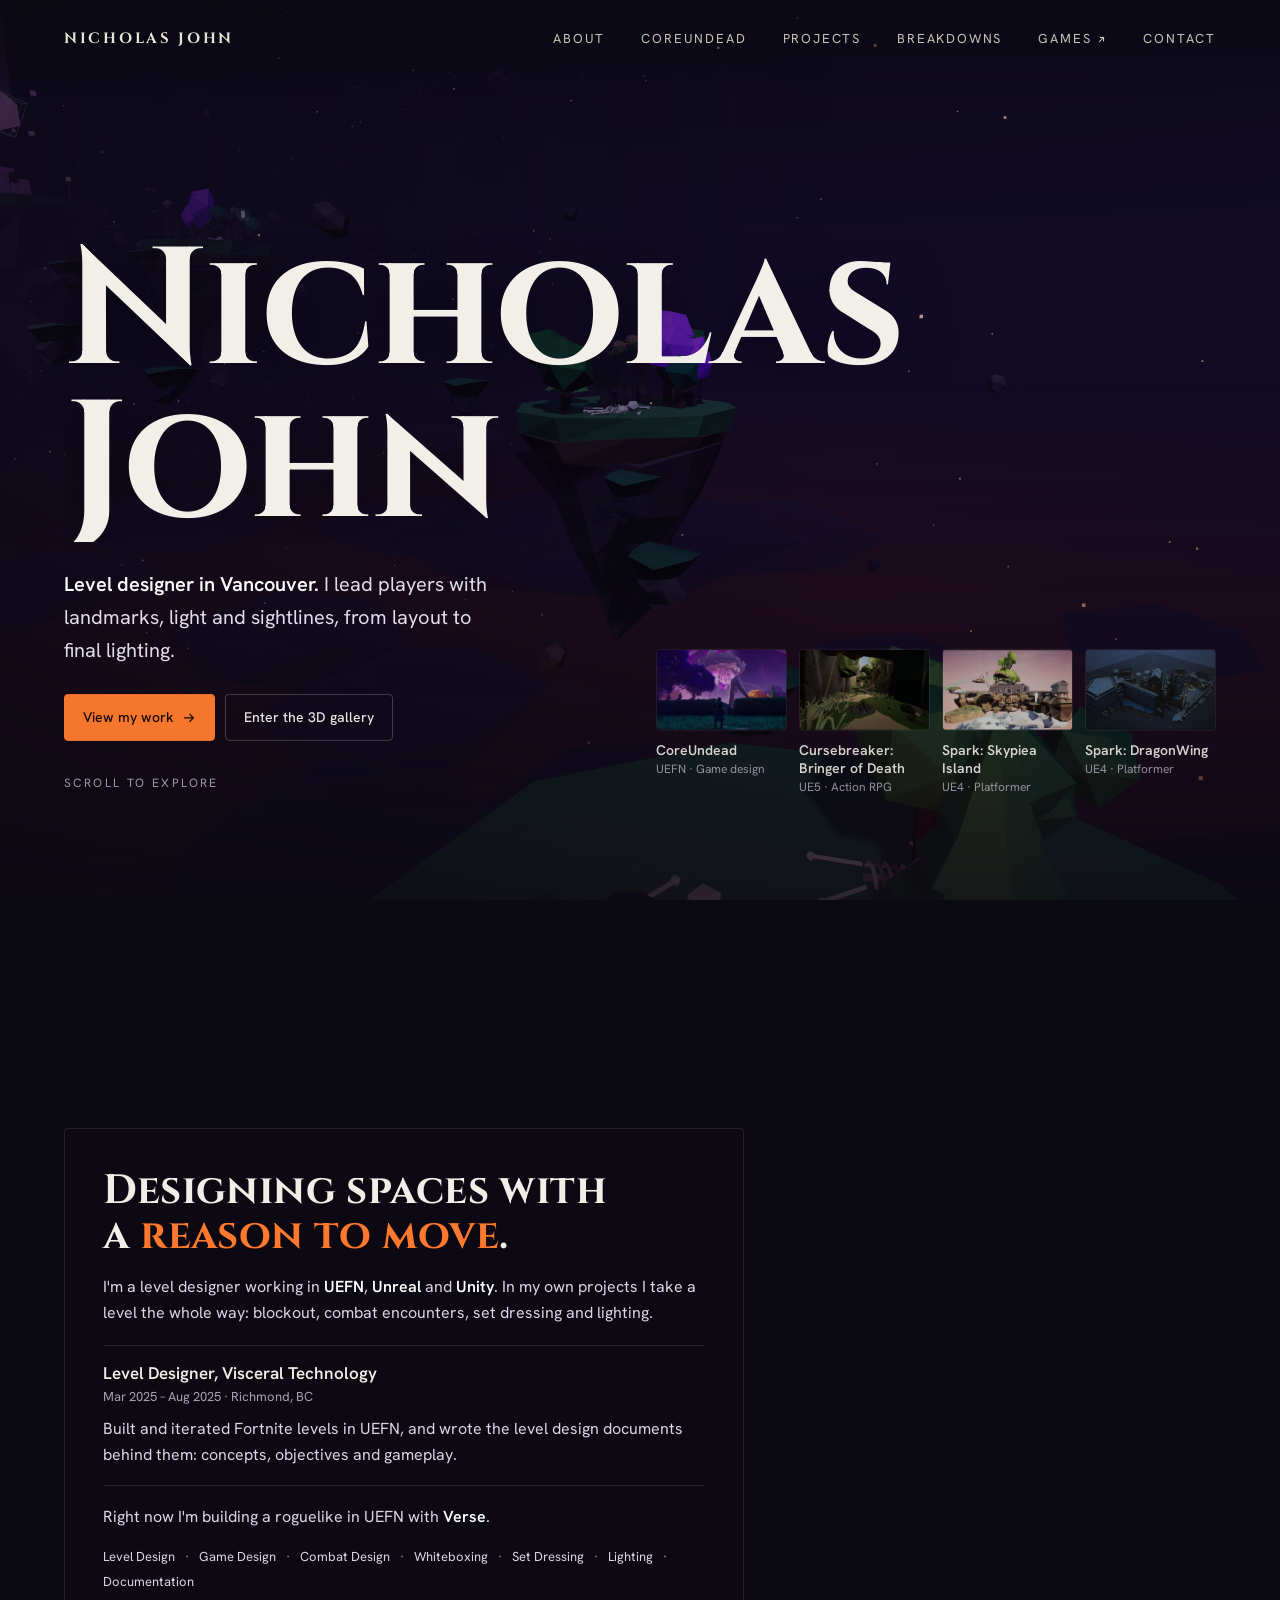
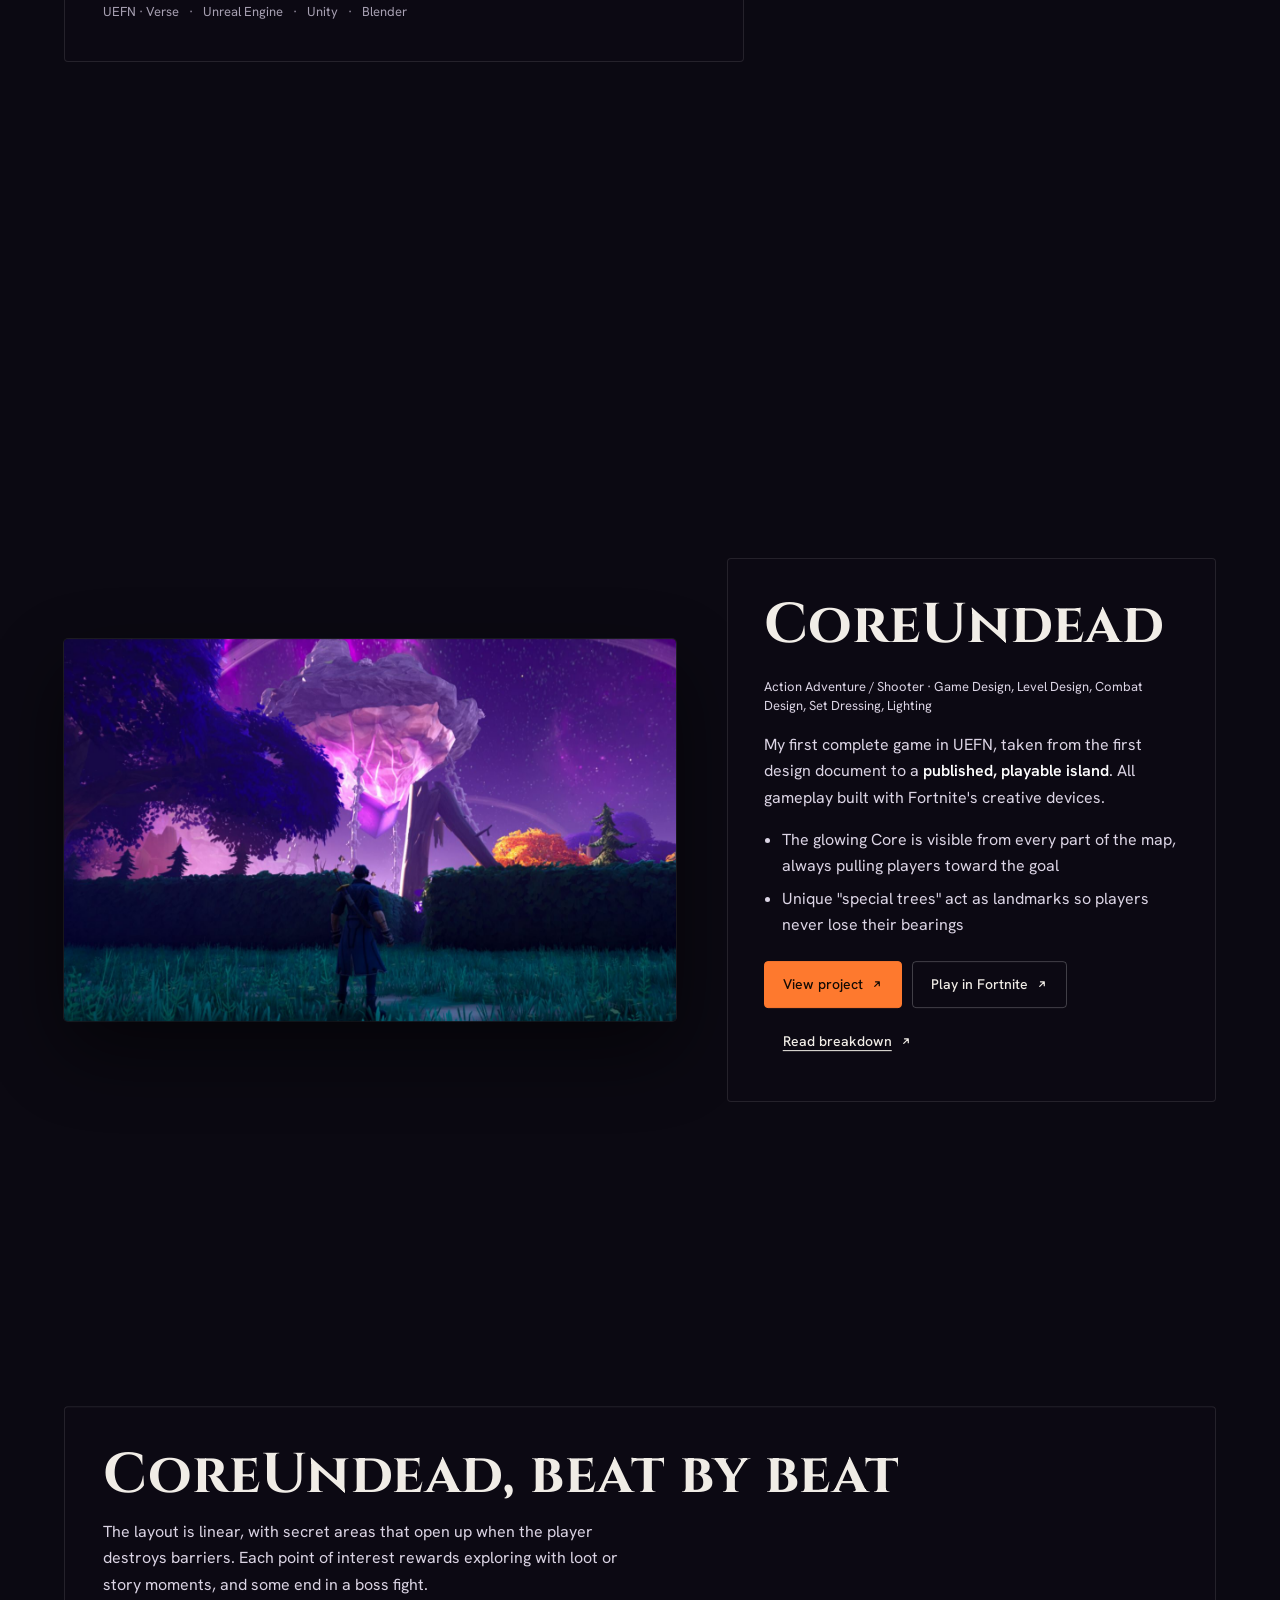
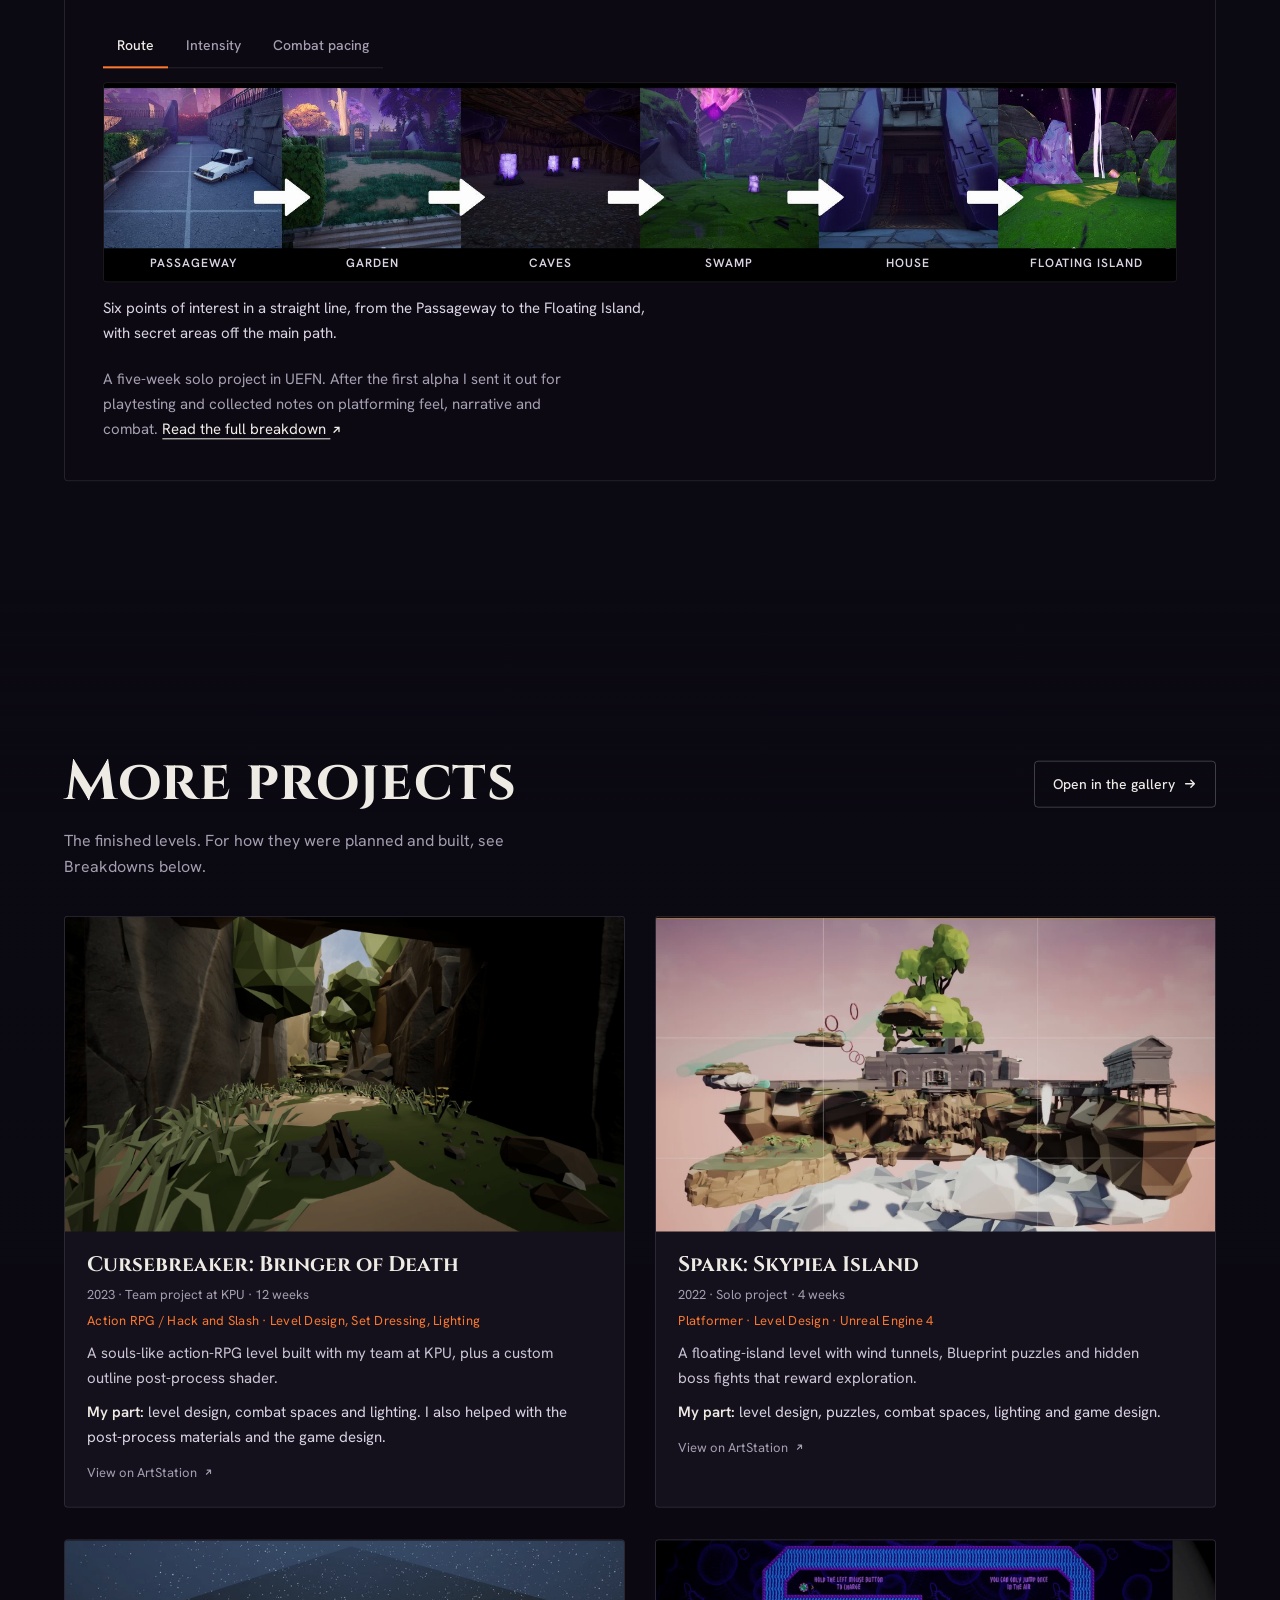
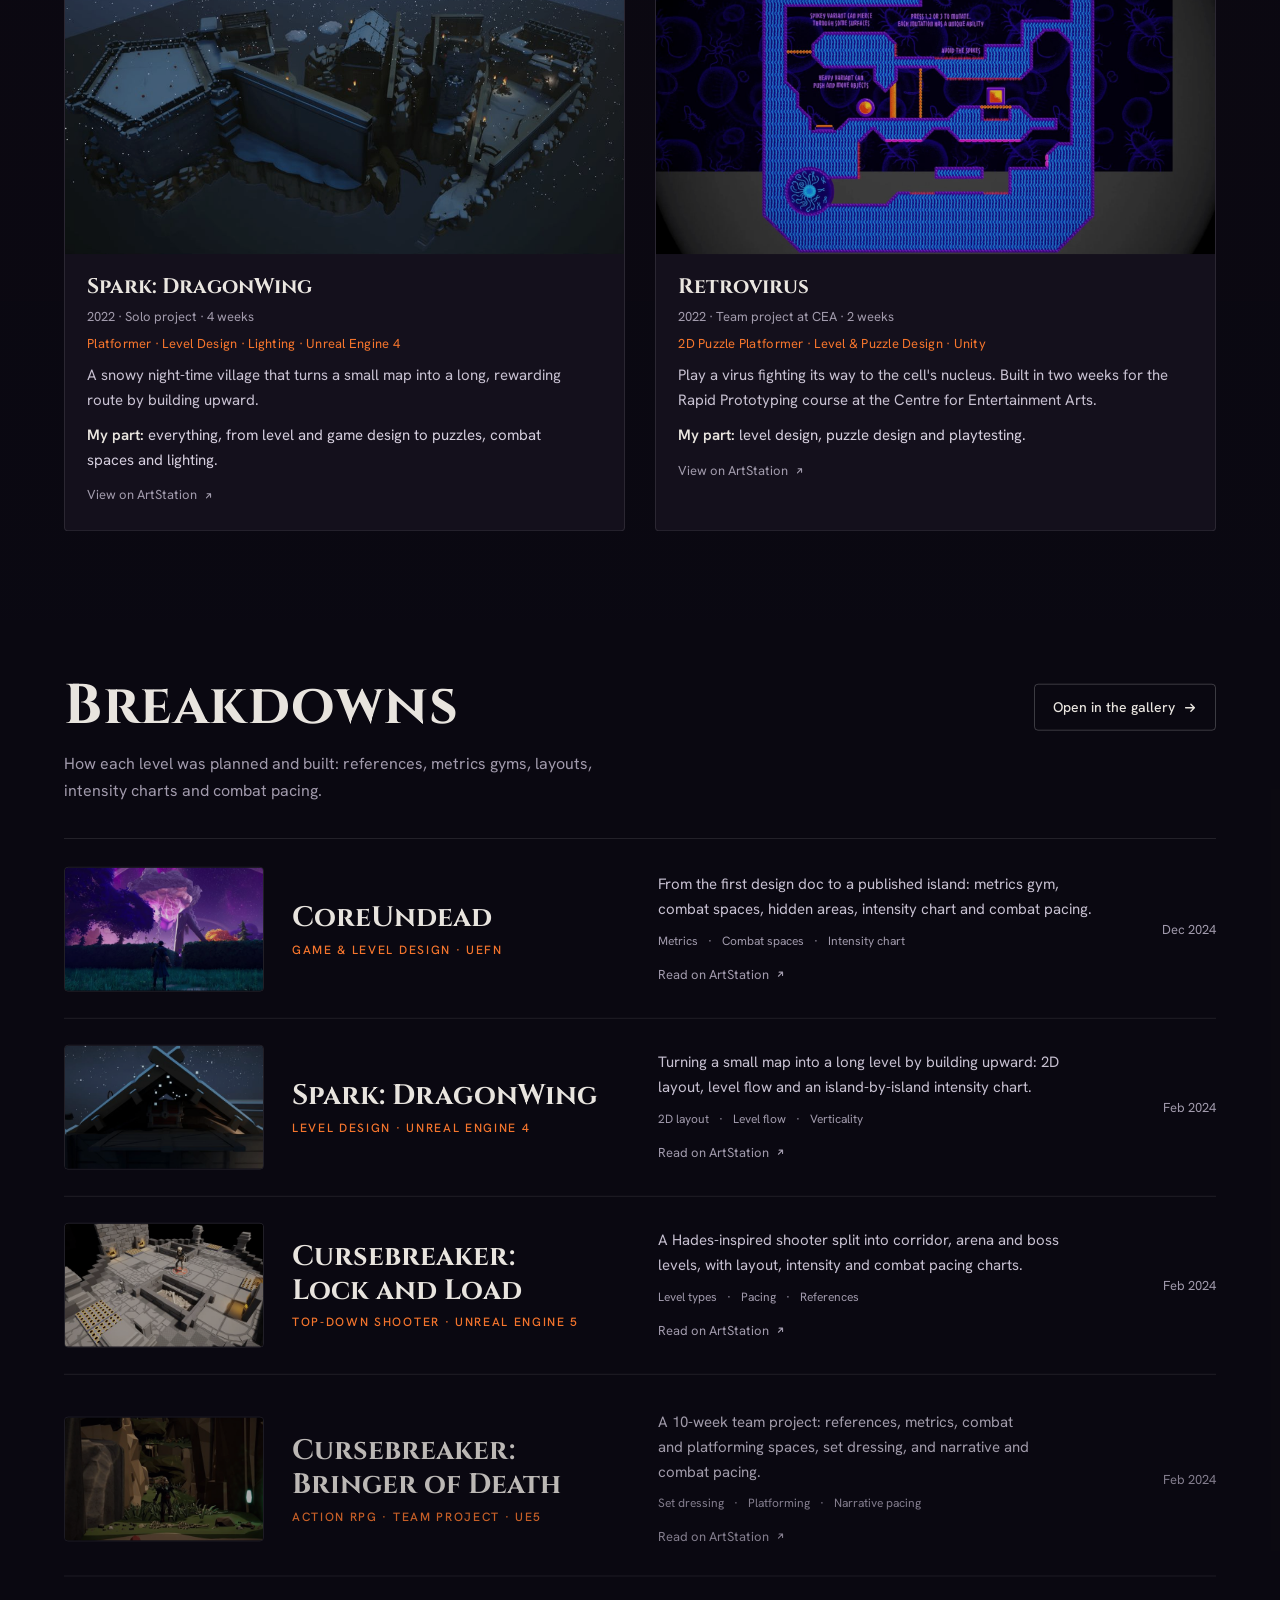
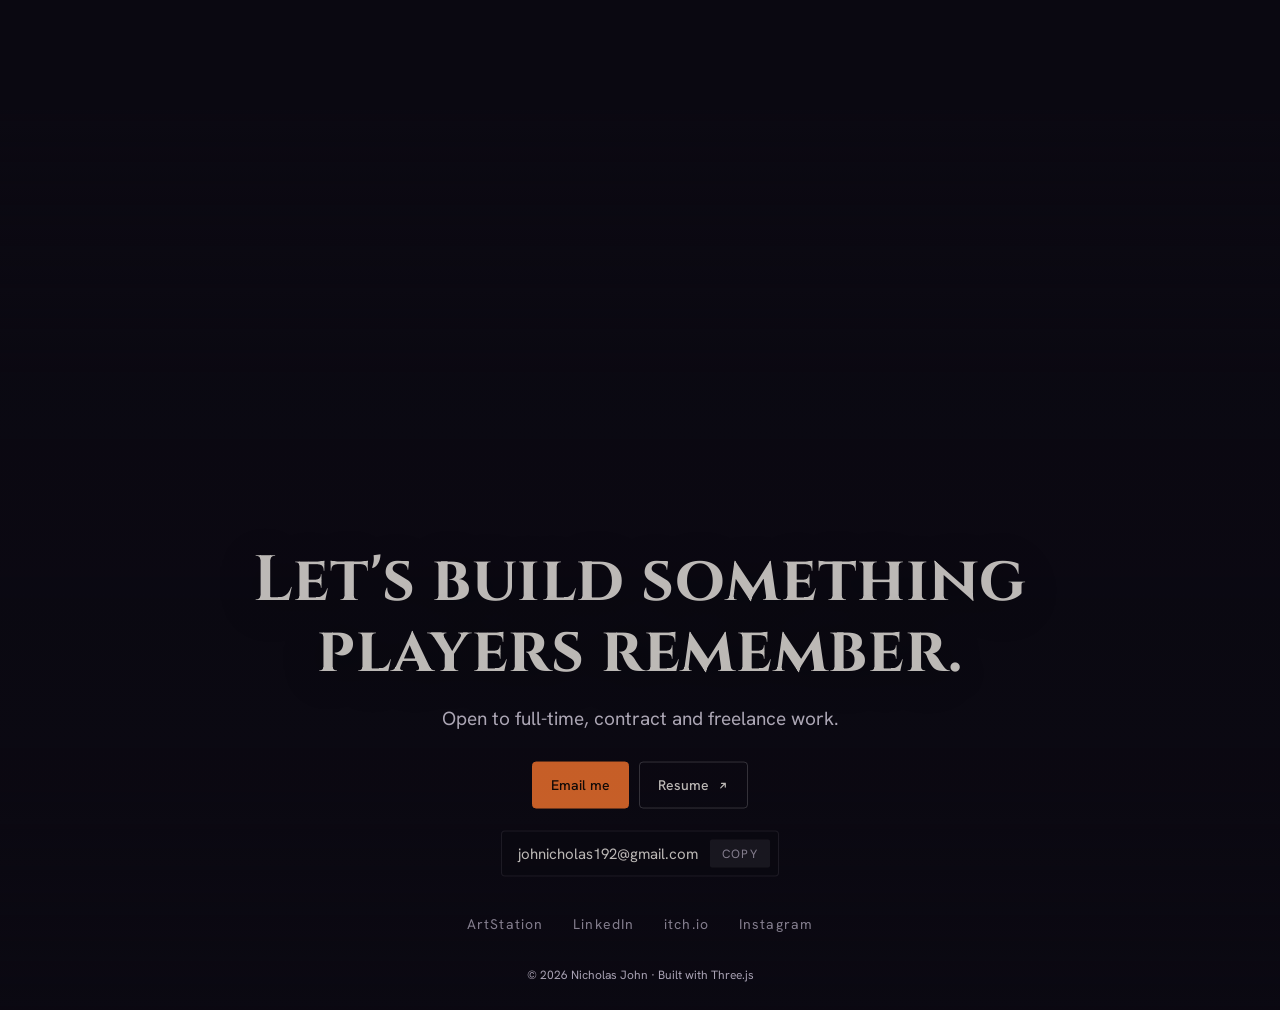
==== commit 9a61f3f9: "Keep the site working when WebGL is unavailable Brave with graphics acceleration off (and locked-dow" ====
--- a/index.html
+++ b/index.html
@@ -44,9 +44,12 @@
        after 5 seconds even if the 3D scripts fail, so the page is never stuck on black. -->
   <script>
     document.documentElement.classList.add('js');
-    setTimeout(function () { var l = document.getElementById('loader'); if (l) l.classList.add('done'); }, 5000);
+    setTimeout(function () {
+      if (window.startIntro) window.startIntro();   // runs once; does nothing if the 3D already started it
+      var l = document.getElementById('loader'); if (l) l.classList.add('done');
+    }, 5000);
   </script>
-  <link rel="stylesheet" href="style.css?v=18">
+  <link rel="stylesheet" href="style.css?v=19">
 </head>
 <body>
   <!-- 3D world behind everything -->
@@ -354,11 +357,12 @@
   </main>
 
 
-  <script src="case.js?v=18"></script>
-  <script src="nav.js?v=18"></script>
+  <script src="case.js?v=19"></script>
+  <script src="nav.js?v=19"></script>
   <script src="vendor/gsap.min.js"></script>
   <script src="vendor/ScrollTrigger.min.js"></script>
+  <script src="ui.js?v=19"></script>
   <!-- Bump ?v= on these when the files change, so browsers never mix a new page with an old cached script -->
-  <script type="module" src="main.js?v=18"></script>
+  <script type="module" src="main.js?v=19"></script>
 </body>
 </html>
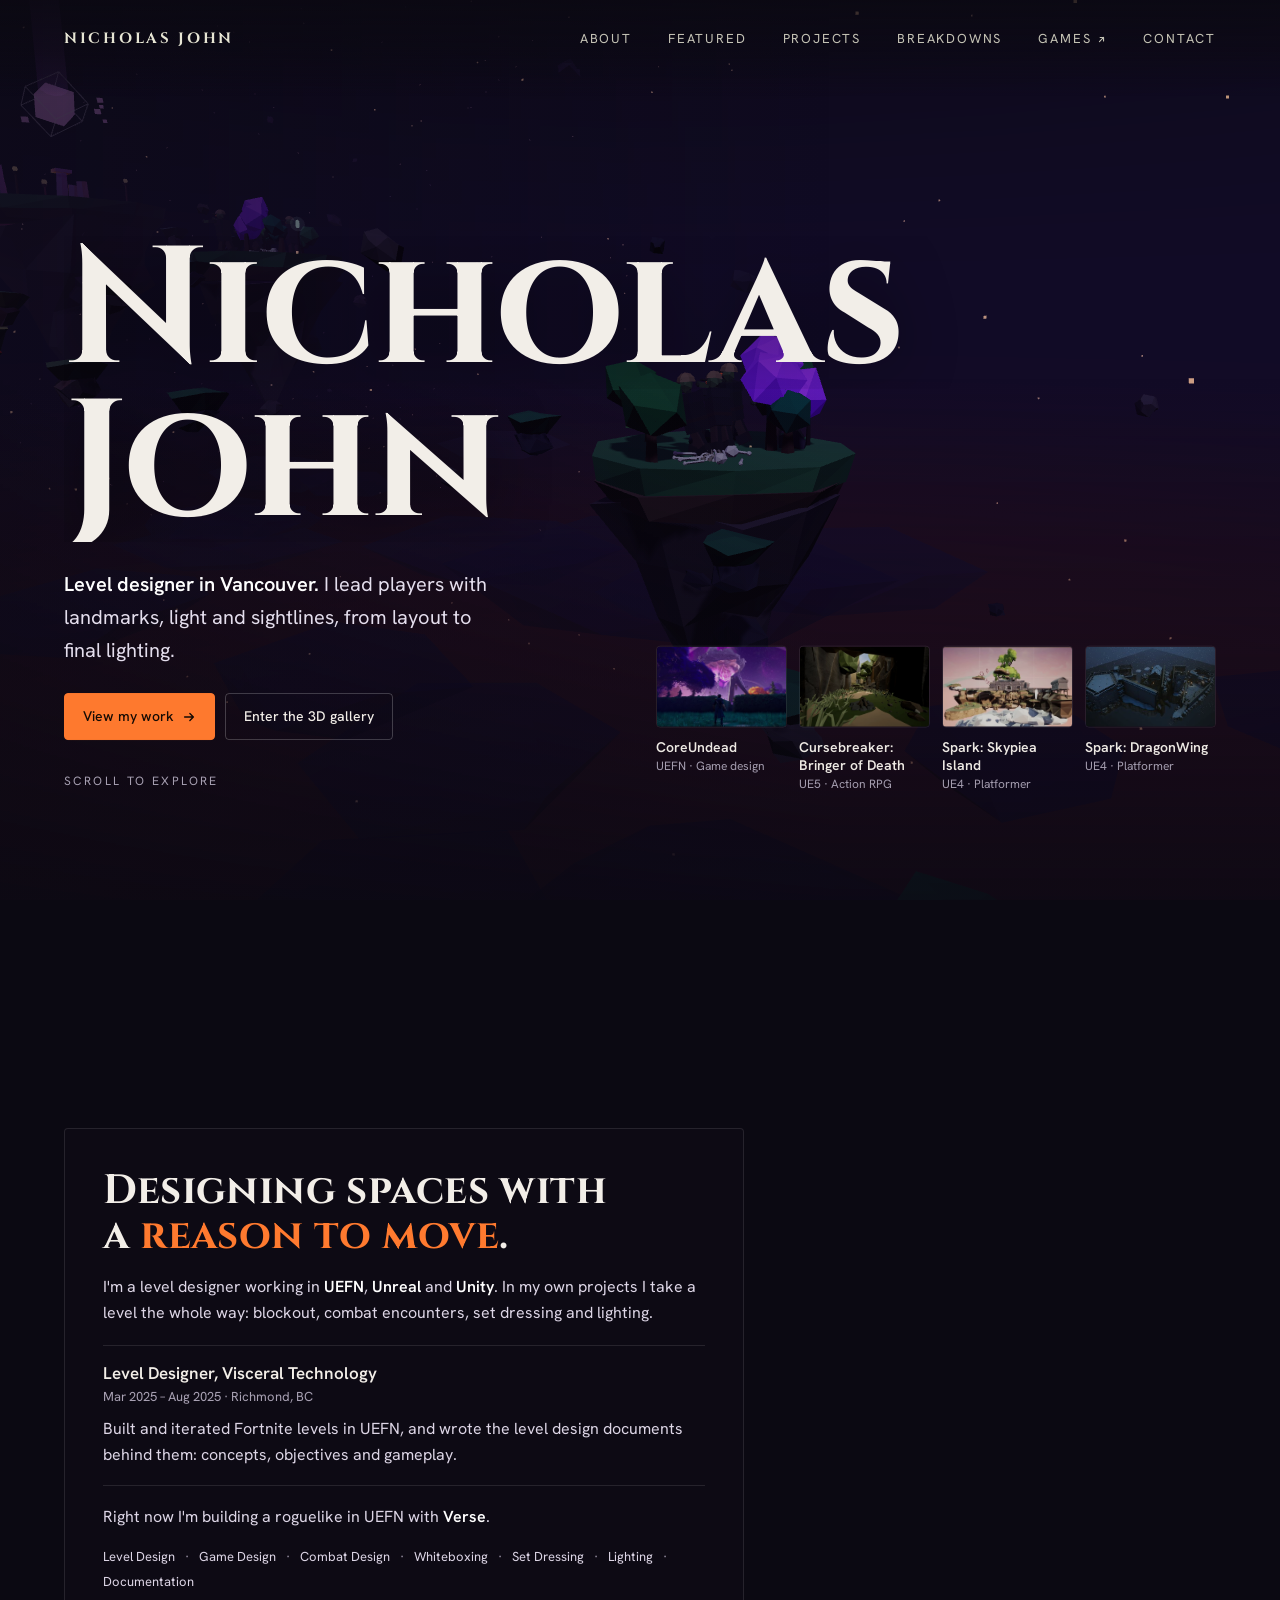
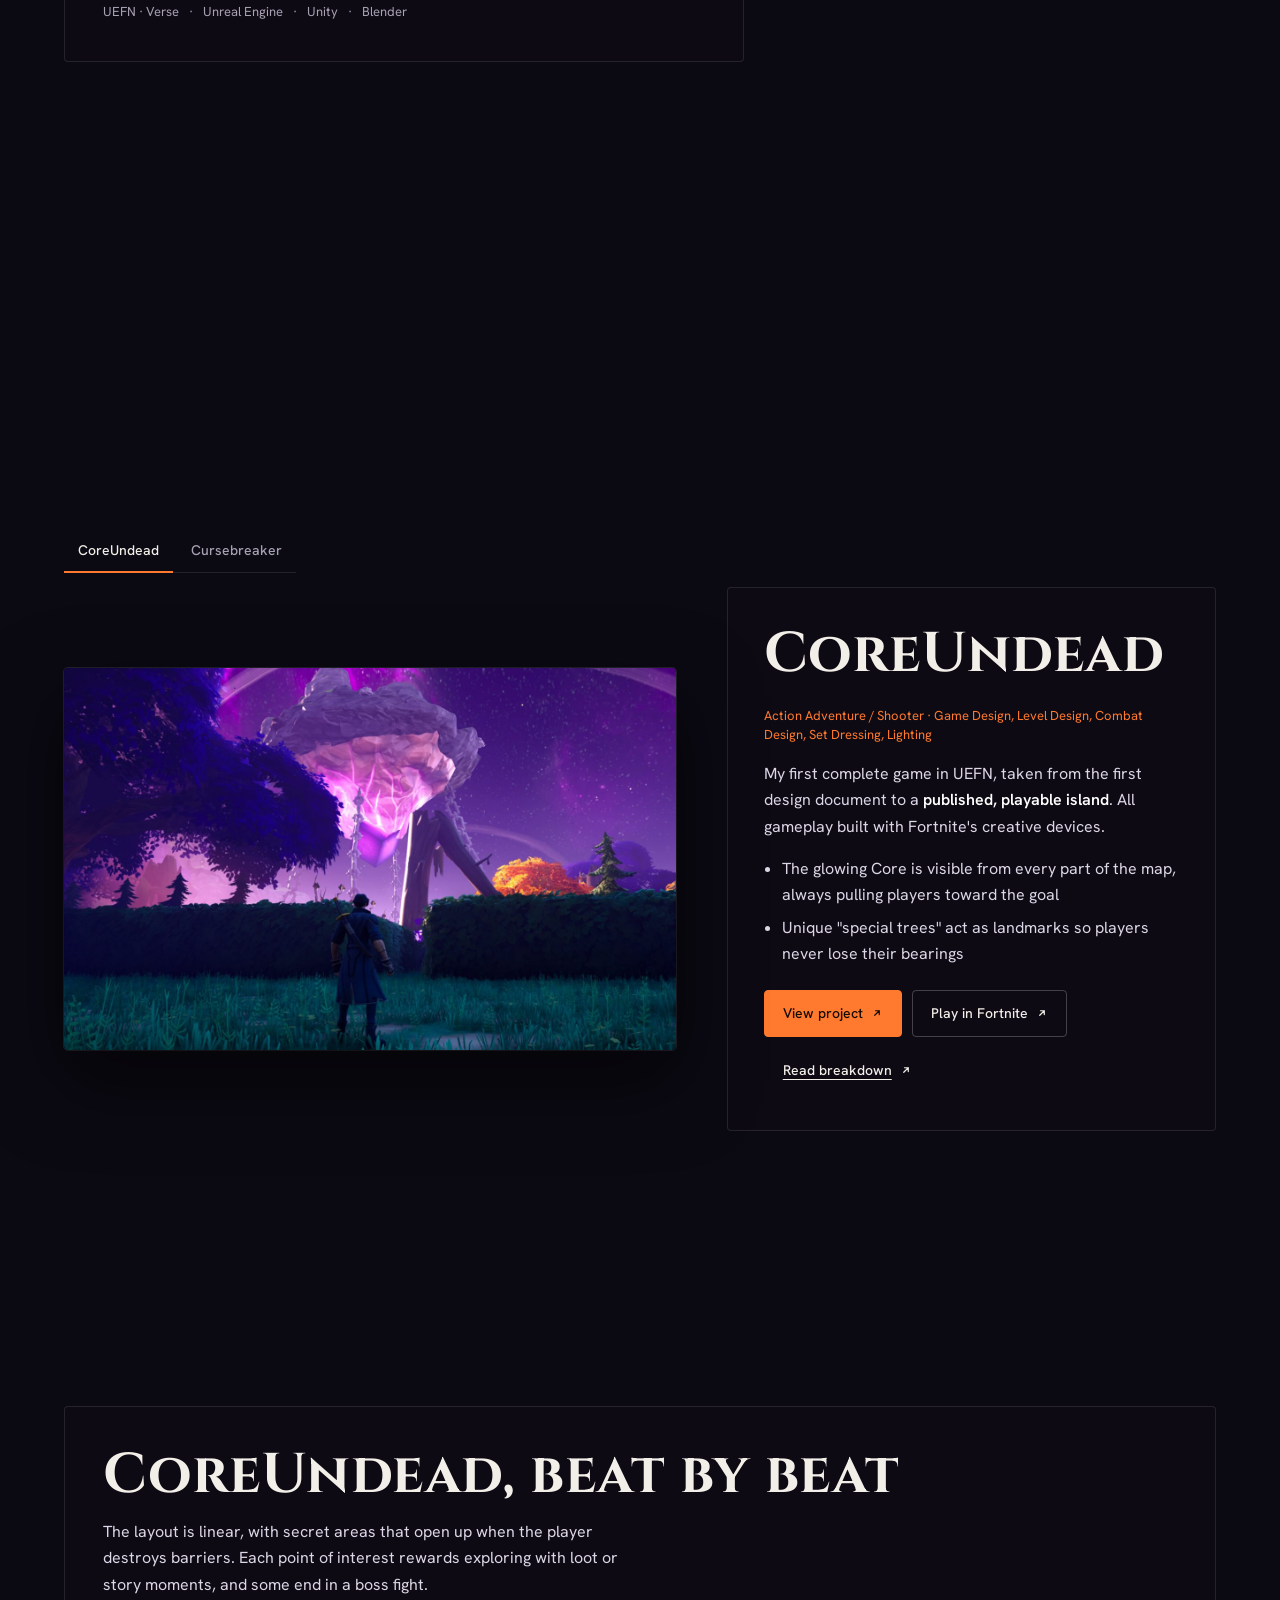
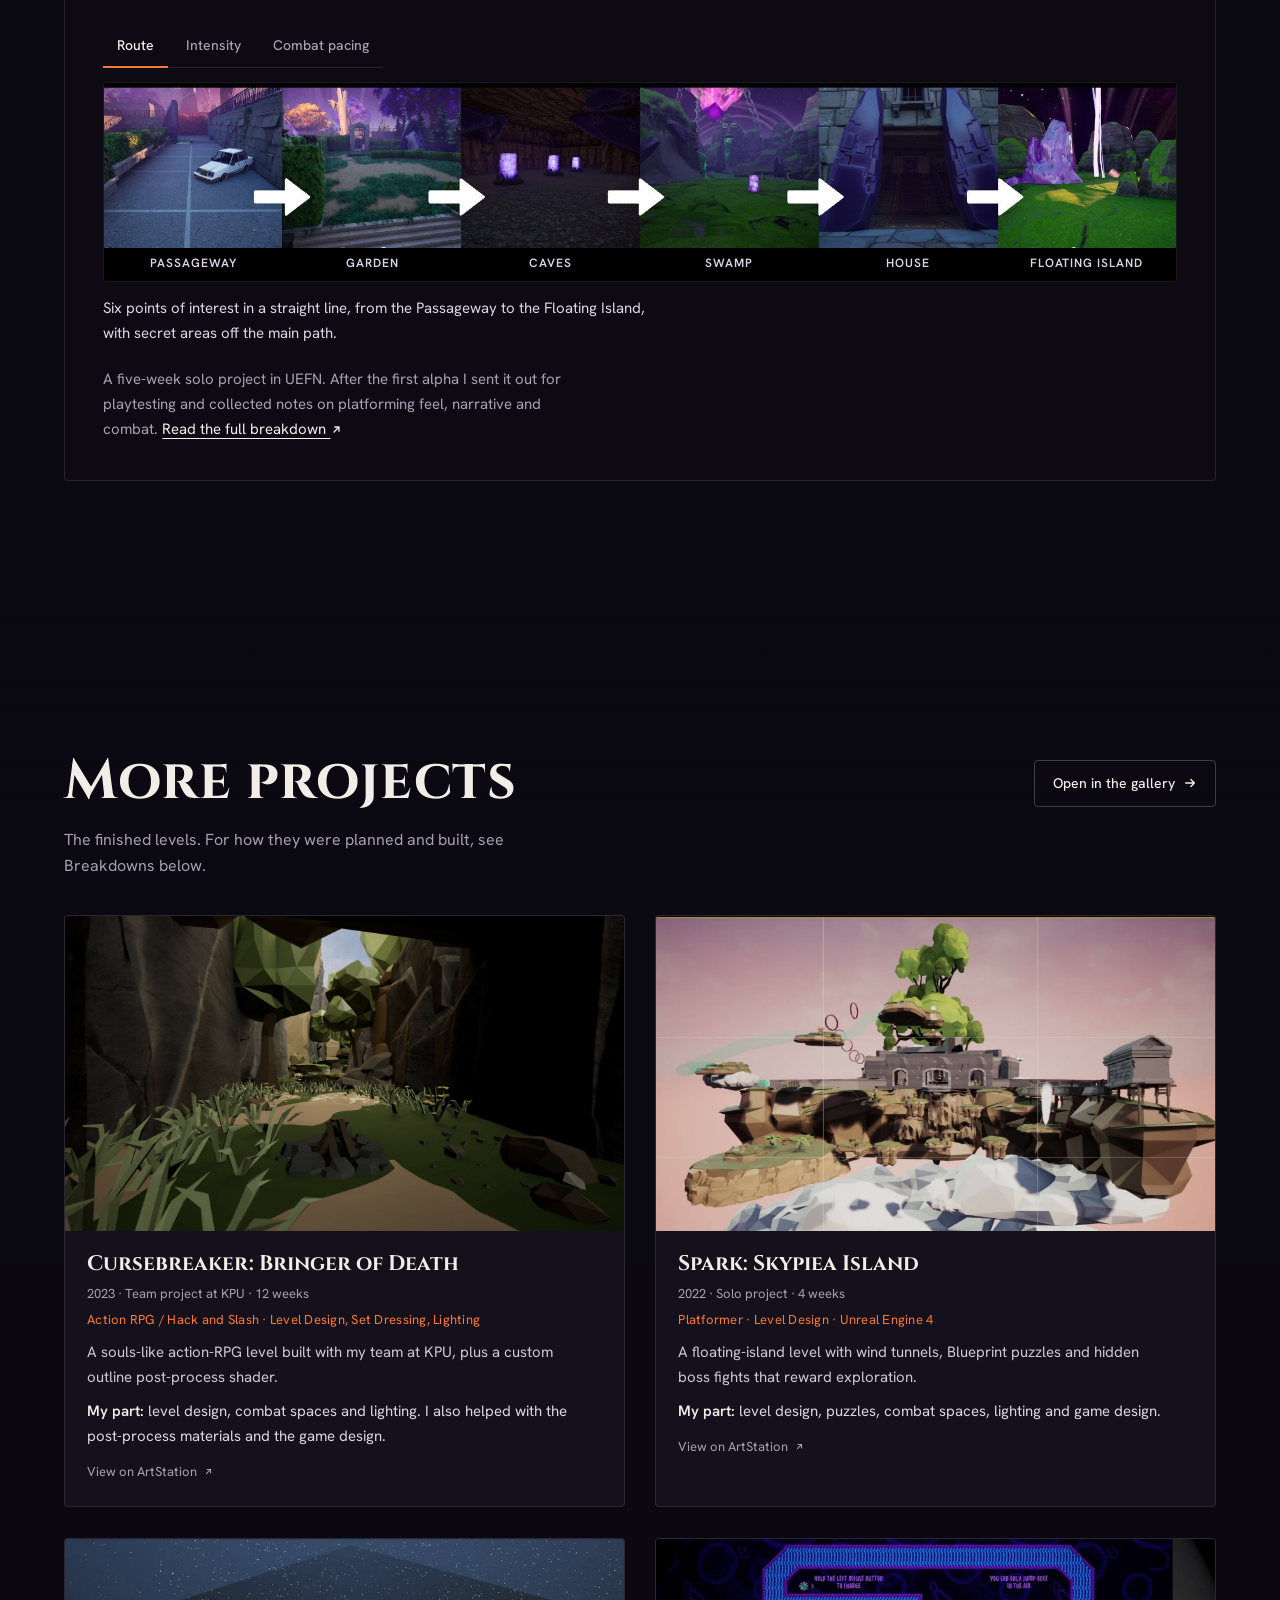
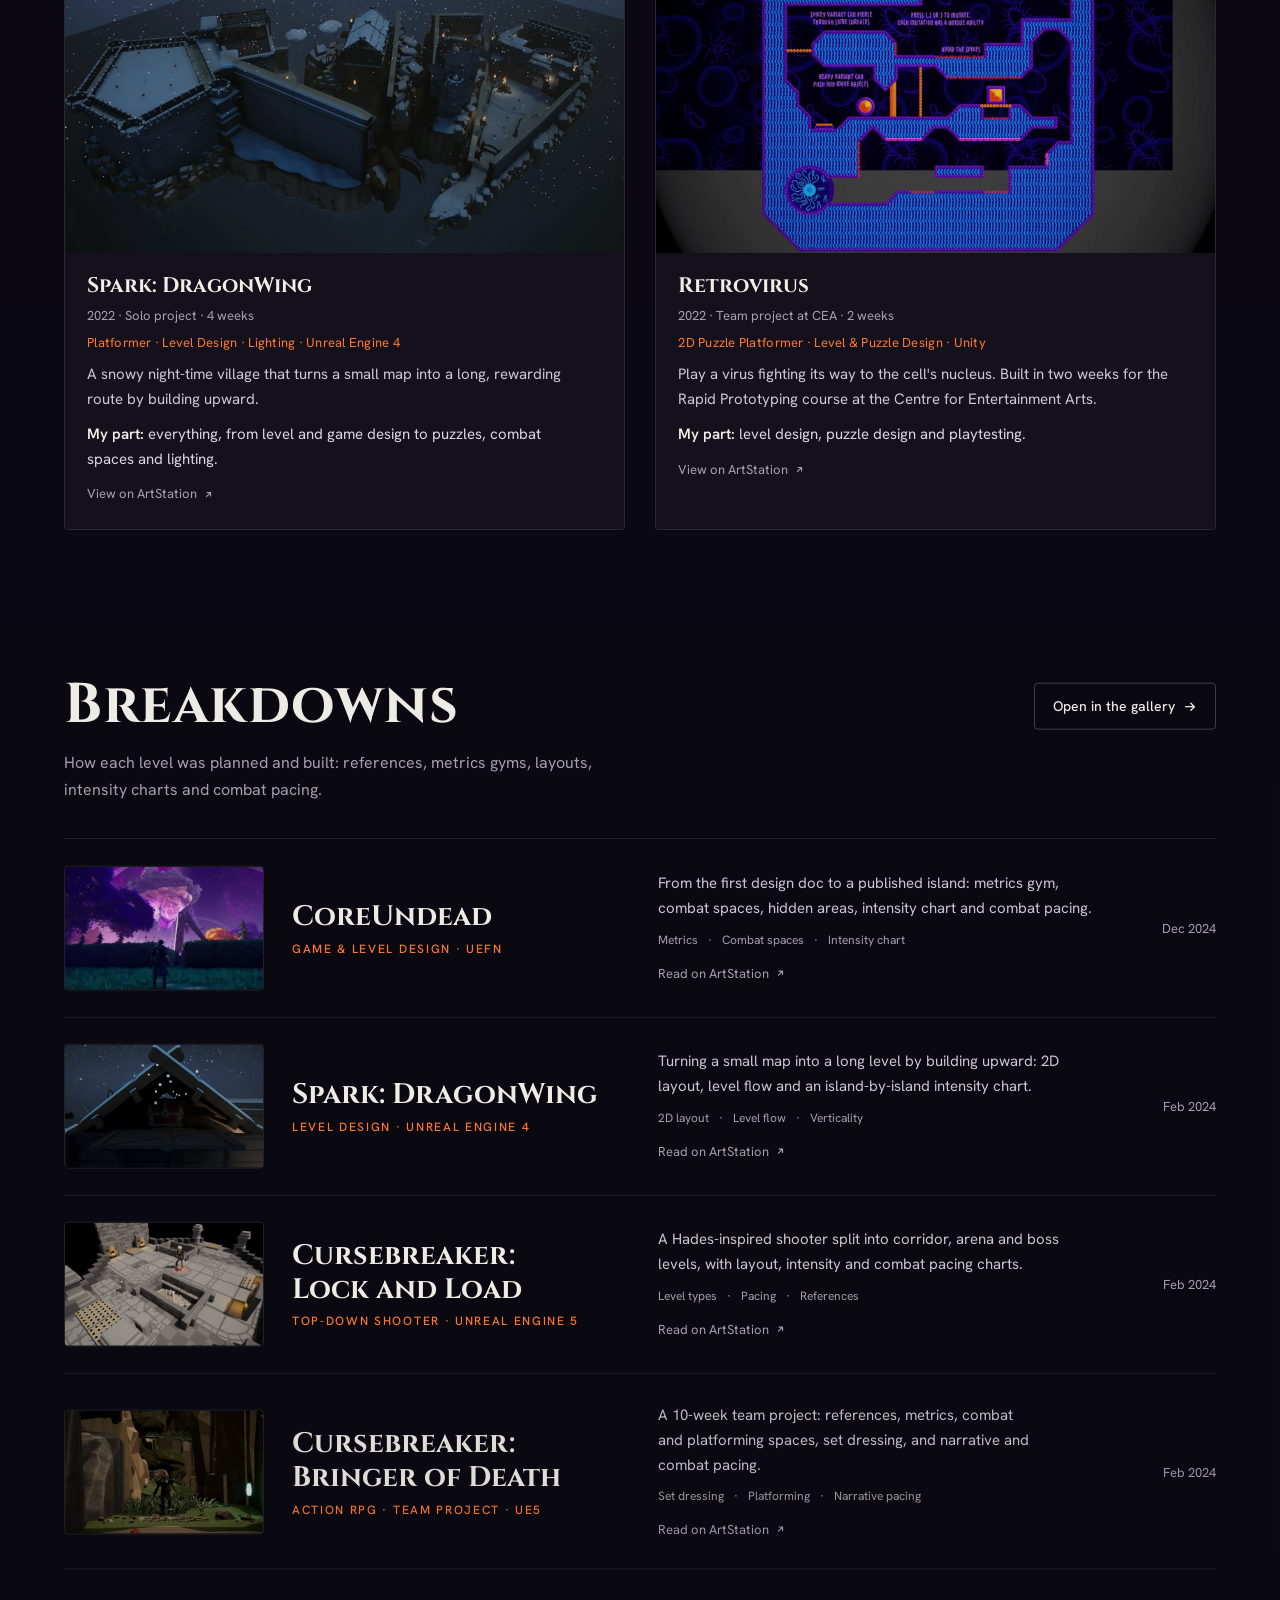
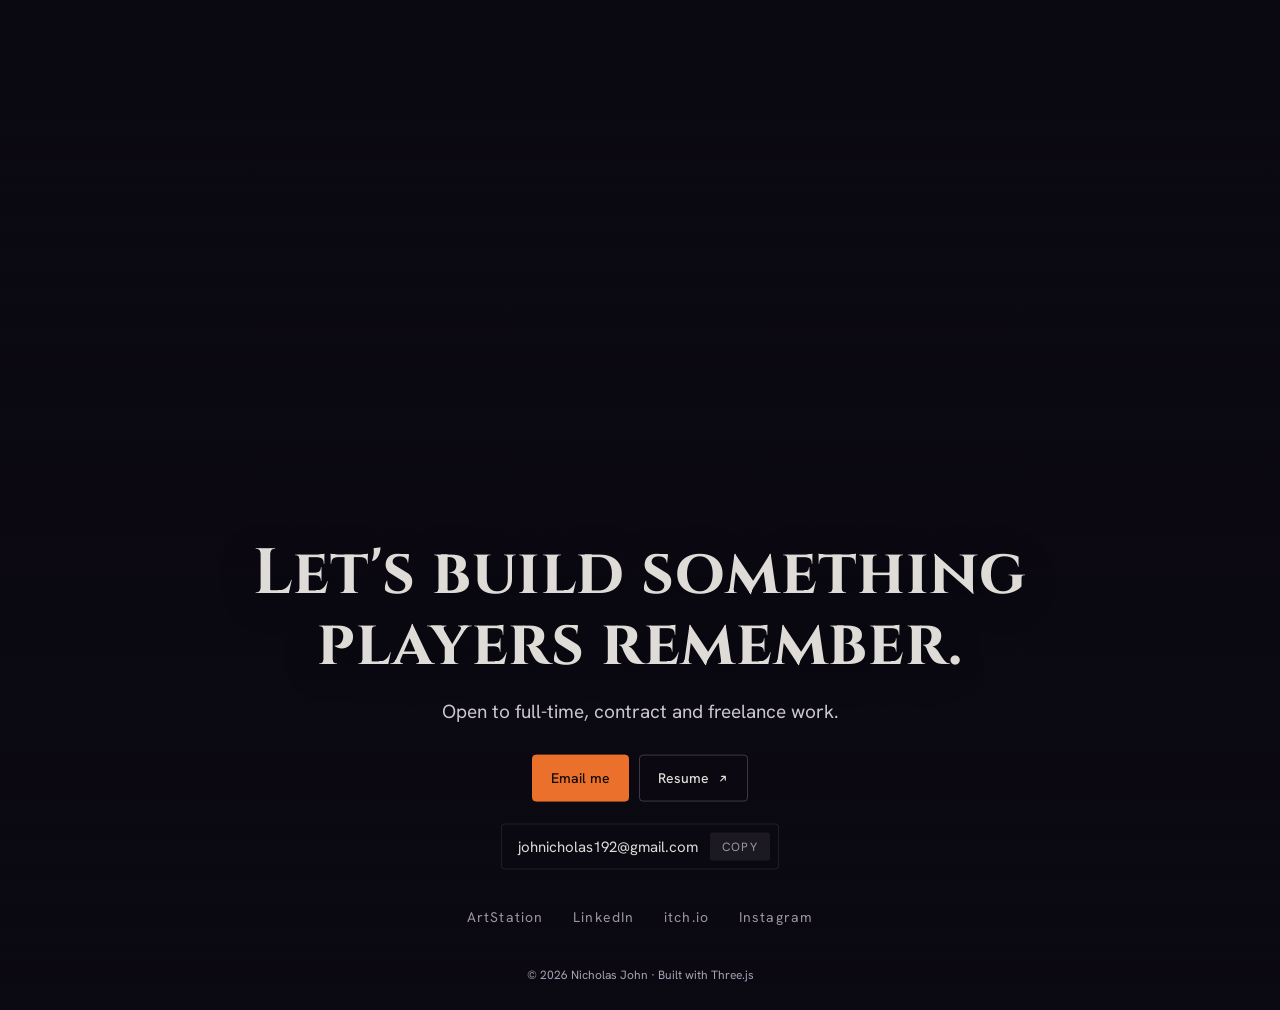
==== commit efc940a2: "Featured section switches between CoreUndead and Cursebreaker - Menu item "CoreUndead" renamed "Feat" ====
--- a/index.html
+++ b/index.html
@@ -49,7 +49,7 @@
       var l = document.getElementById('loader'); if (l) l.classList.add('done');
     }, 5000);
   </script>
-  <link rel="stylesheet" href="style.css?v=19">
+  <link rel="stylesheet" href="style.css?v=21">
 </head>
 <body>
   <!-- 3D world behind everything -->
@@ -68,7 +68,7 @@
     <!-- Menu follows the page order. Items marked nav-wide are hidden on phones (reached by scrolling or from Contact). -->
     <nav aria-label="Sections">
       <a class="nav-wide" href="#about">About</a>
-      <a href="#work">CoreUndead</a>
+      <a href="#work">Featured</a>
       <a href="#projects">Projects</a>
       <a class="nav-wide" href="#breakdowns">Breakdowns</a>
       <a class="nav-wide nav-games" href="https://accidentalmallu.itch.io/" target="_blank" rel="noopener">Games <span class="ico ico-out" aria-hidden="true"></span><span class="sr-only"> (opens in a new tab)</span></a>
@@ -94,7 +94,7 @@
         </div>
         <!-- First-screen work: each tile scrolls to that project further down the page -->
         <ul class="hero-work reveal" aria-label="Selected projects">
-          <li><a href="#work">
+          <li><a href="#work" data-feature="ft-coreundead">
             <img src="img/sm/bd-coreundead.jpg" alt="" width="640" height="334" decoding="async" fetchpriority="high">
             <span class="hw-title">CoreUndead</span><span class="hw-meta">UEFN · Game design</span></a></li>
           <li><a href="#p-bringer">
@@ -133,11 +133,17 @@
 
     <!-- FEATURED -->
     <section class="featured" id="work">
-      <div class="featured-inner">
-        <a class="featured-media reveal" href="https://www.artstation.com/artwork/DLE6En" target="_blank" rel="noopener">
+      <!-- Featured: switch between CoreUndead and Cursebreaker (tabs work through case.js; without JavaScript only CoreUndead shows) -->
+      <div class="featured-wrap reveal">
+      <div class="feature-tabs" role="tablist" aria-label="Featured projects">
+        <button type="button" role="tab" id="ft-coreundead" aria-controls="feat-coreundead" aria-selected="true">CoreUndead</button>
+        <button type="button" role="tab" id="ft-cursebreaker" aria-controls="feat-cursebreaker" aria-selected="false" tabindex="-1">Cursebreaker</button>
+      </div>
+      <div class="featured-inner" id="feat-coreundead" role="tabpanel" aria-labelledby="ft-coreundead">
+        <a class="featured-media" href="https://www.artstation.com/artwork/DLE6En" target="_blank" rel="noopener">
           <img src="img/coreundead.jpg" alt="CoreUndead: the player faces the glowing Core cube across the level" loading="lazy">
         </a>
-        <div class="featured-text reveal">
+        <div class="featured-text">
           <h2>CoreUndead</h2>
           <p class="role">Action Adventure / Shooter · Game Design, Level Design, Combat Design, Set Dressing, Lighting</p>
           <p>My first complete game in UEFN, taken from the first design document to a <strong>published, playable island</strong>. All gameplay built with Fortnite's creative devices.</p>
@@ -151,6 +157,25 @@
             <a class="btn ghost" href="https://www.artstation.com/blogs/nicholasjohn/1ZGeW/core-undead" target="_blank" rel="noopener">Read breakdown <span class="ico ico-out" aria-hidden="true"></span><span class="sr-only"> (opens in a new tab)</span></a>
           </div>
         </div>
+      </div>
+      <div class="featured-inner" id="feat-cursebreaker" role="tabpanel" aria-labelledby="ft-cursebreaker" hidden>
+        <a class="featured-media" href="https://www.artstation.com/artwork/GeyrK3" target="_blank" rel="noopener">
+          <img src="img/bringer.jpg" alt="Cursebreaker: Bringer of Death, a path winding through a rocky canyon" loading="lazy">
+        </a>
+        <div class="featured-text">
+          <h2>Cursebreaker: Bringer of Death</h2>
+          <p class="role">Action RPG / Hack and Slash · Level Design, Combat Spaces, Set Dressing, Lighting</p>
+          <p class="featured-meta">2023 · Team project at KPU · 12 weeks</p>
+          <p>A souls-like action-RPG level built with my team at KPU, plus a custom outline post-process shader.</p>
+          <ul class="highlights">
+            <li><strong>My part:</strong> level design, combat spaces and lighting. I also helped with the post-process materials and the game design.</li>
+          </ul>
+          <div class="btns">
+            <a class="btn primary" href="https://www.artstation.com/artwork/GeyrK3" target="_blank" rel="noopener">View project <span class="ico ico-out" aria-hidden="true"></span><span class="sr-only"> (opens in a new tab)</span></a>
+            <a class="btn ghost" href="https://www.artstation.com/blogs/nicholasjohn/3ZZpN" target="_blank" rel="noopener">Read breakdown <span class="ico ico-out" aria-hidden="true"></span><span class="sr-only"> (opens in a new tab)</span></a>
+          </div>
+        </div>
+      </div>
       </div>
     </section>
 
@@ -357,12 +382,12 @@
   </main>
 
 
-  <script src="case.js?v=19"></script>
-  <script src="nav.js?v=19"></script>
+  <script src="case.js?v=21"></script>
+  <script src="nav.js?v=21"></script>
   <script src="vendor/gsap.min.js"></script>
   <script src="vendor/ScrollTrigger.min.js"></script>
-  <script src="ui.js?v=19"></script>
+  <script src="ui.js?v=21"></script>
   <!-- Bump ?v= on these when the files change, so browsers never mix a new page with an old cached script -->
-  <script type="module" src="main.js?v=19"></script>
+  <script type="module" src="main.js?v=21"></script>
 </body>
 </html>
--- a/style.css
+++ b/style.css
@@ -149,8 +149,14 @@
 .featured-media img { width: 100%; height: 100%; object-fit: cover; display: block; transform: scale(1.04); transition: transform 1.2s cubic-bezier(.2,.7,.2,1); }
 .featured-media:hover img { transform: scale(1.1); }
 .featured-text { background: var(--glass); border: 1px solid var(--line); border-radius: var(--r); padding: clamp(22px, 3vw, 36px); }
-.role { color: var(--accent); font-size: var(--fs-meta); line-height: 1.5; margin: 0 0 14px; }
+.featured-text .role { color: var(--accent); font-size: var(--fs-meta); line-height: 1.5; margin: 0 0 14px; }
 .featured-text p { color: #ddd6e6; }
+/* Featured: tabs above the two project panels (CoreUndead / Cursebreaker) */
+.featured-wrap { width: 100%; max-width: 1280px; margin: 0 auto; }
+.feature-tabs { margin-bottom: 18px; }
+.featured-inner[hidden] { display: none; }
+.js .featured-inner:not([hidden]) { animation: capIn .4s ease; }   /* soft fade when switching */
+.featured-text .featured-meta { margin: -6px 0 12px; color: var(--muted); font-size: var(--fs-meta); }
 .highlights { padding-left: 18px; color: #ddd6e6; margin: 0 0 22px; }
 .highlights li { margin: 6px 0; }
 
@@ -179,14 +185,14 @@
 .case-head { display: flex; flex-wrap: wrap; align-items: flex-end; justify-content: space-between; gap: 12px 48px; margin-bottom: 26px; }
 .case-head h2 { margin: 0; }
 .case-head .lede { margin: 0; max-width: 34rem; color: #ddd6e6; }
-.case-tabs { display: none; gap: 4px; margin-bottom: 14px; border-bottom: 1px solid var(--line); }
-.js .case-tabs { display: inline-flex; }
-.case-tabs button {
+.case-tabs, .feature-tabs { display: none; gap: 4px; margin-bottom: 14px; border-bottom: 1px solid var(--line); }
+.js .case-tabs, .js .feature-tabs { display: inline-flex; }
+.case-tabs button, .feature-tabs button {
   min-height: 44px; padding: 0 14px; margin-bottom: -1px; border: 0; border-bottom: 2px solid transparent; background: none; cursor: pointer;
   color: var(--muted); font: 500 14px var(--sans); transition: background .25s, color .25s;
 }
-.case-tabs button:hover { color: var(--ink); }
-.case-tabs button[aria-selected="true"] { color: var(--ink); border-bottom-color: var(--accent); }
+.case-tabs button:hover, .feature-tabs button:hover { color: var(--ink); }
+.case-tabs button[aria-selected="true"], .feature-tabs button[aria-selected="true"] { color: var(--ink); border-bottom-color: var(--accent); }
 .case-strip { margin: 0; }
 .case-scroll { overflow-x: auto; overscroll-behavior-x: contain; border-radius: var(--r); border: 1px solid var(--line); background: #000; scrollbar-width: thin; }
 /* Images are cropped just above their baked-in area names (row 296 of 336); the names are HTML text below */
@@ -469,7 +475,7 @@
   .nav { gap: 12px; }
   .nav-logo { font-size: 13px; letter-spacing: .04em; }
   .nav nav { gap: 10px; }
-  .nav nav a { font-size: var(--fs-label); letter-spacing: .02em; }   /* tight enough for CoreUndead · Projects · Contact on a 375px phone */
+  .nav nav a { font-size: var(--fs-label); letter-spacing: .02em; }   /* tight enough for Featured · Projects · Contact on a 375px phone */
   .card { padding: 22px; }
   .featured { min-height: 0; padding-top: 14vh; }
   .contact { padding-bottom: max(8vh, calc(64px + env(safe-area-inset-bottom))); }
@@ -478,7 +484,7 @@
   .nav-logo { font-size: 12px; letter-spacing: .02em; }   /* keeps the menu inside the page margin */
 }
 @media (max-width: 360px) {
-  .nav nav a[href="#projects"] { display: none; }   /* smallest phones: CoreUndead and Contact only */
+  .nav nav a[href="#projects"] { display: none; }   /* smallest phones: Featured and Contact only */
 }
 
 @media (prefers-reduced-motion: reduce) {
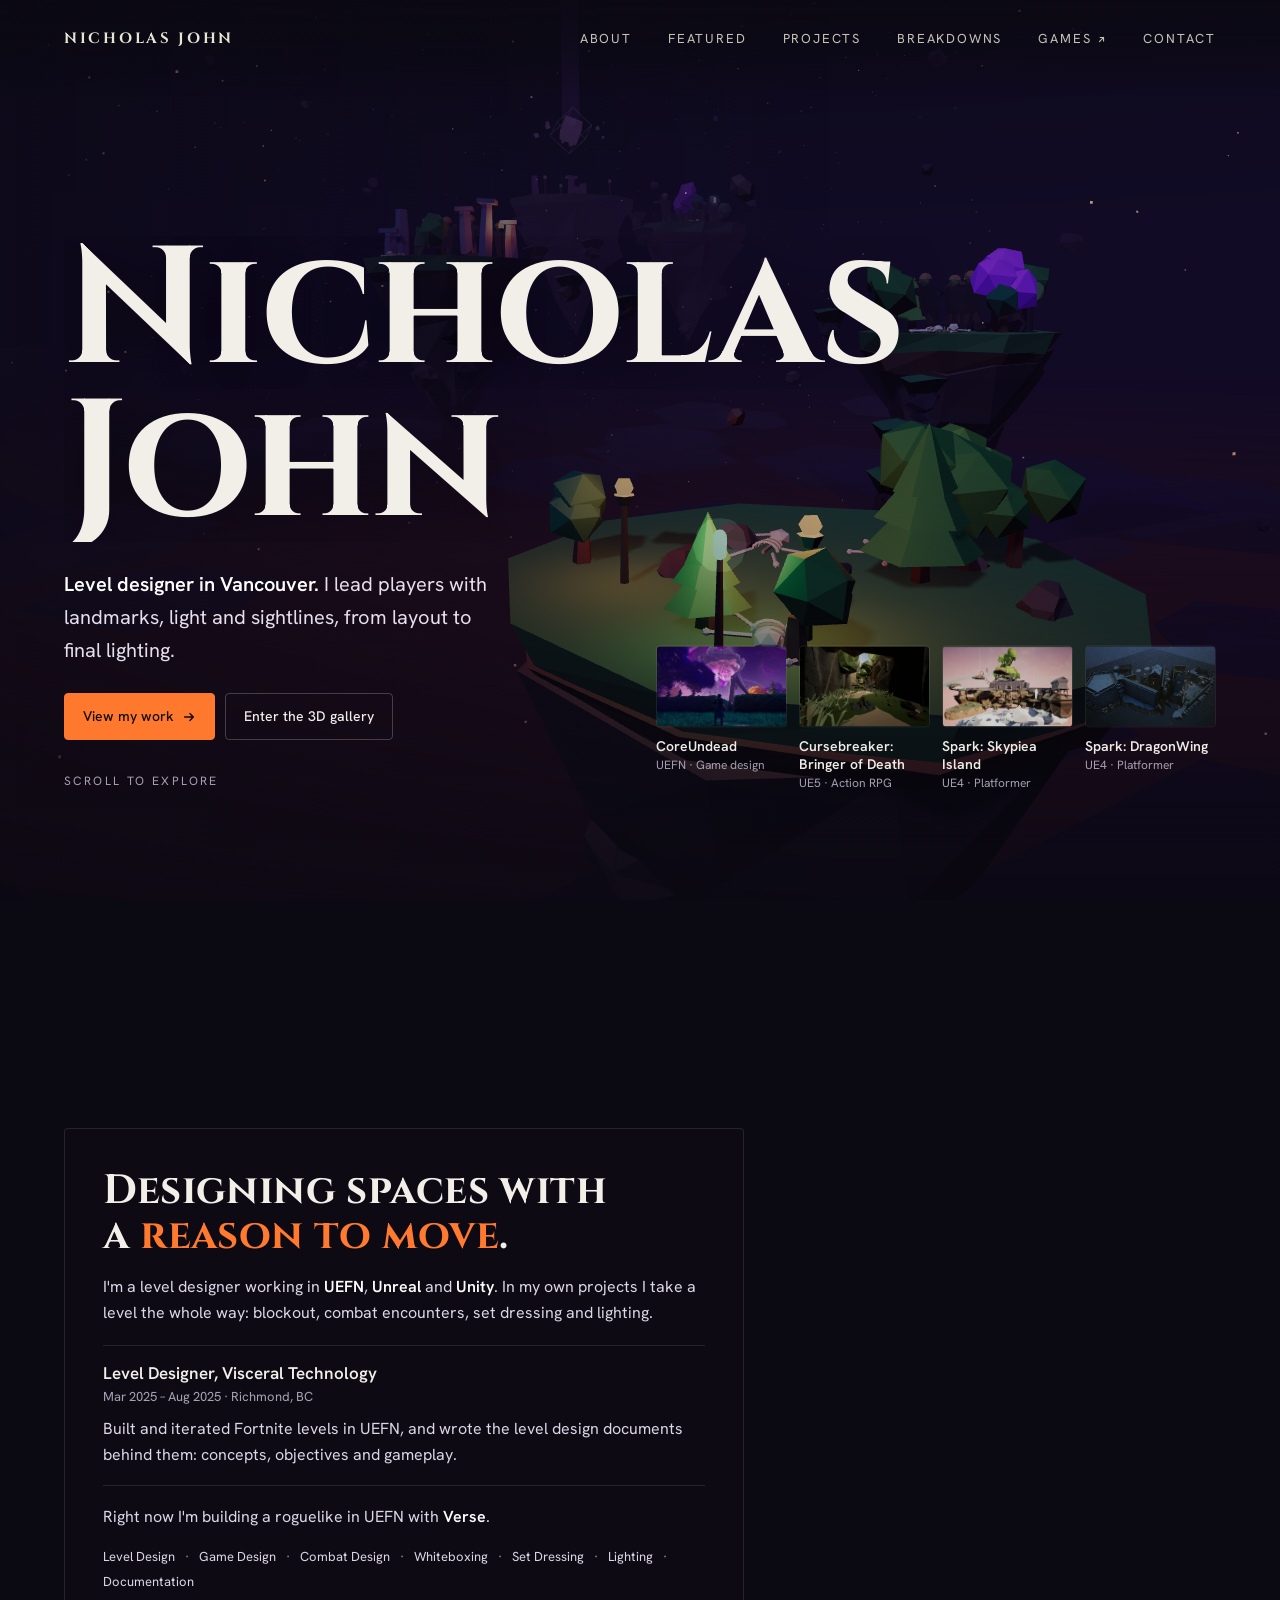
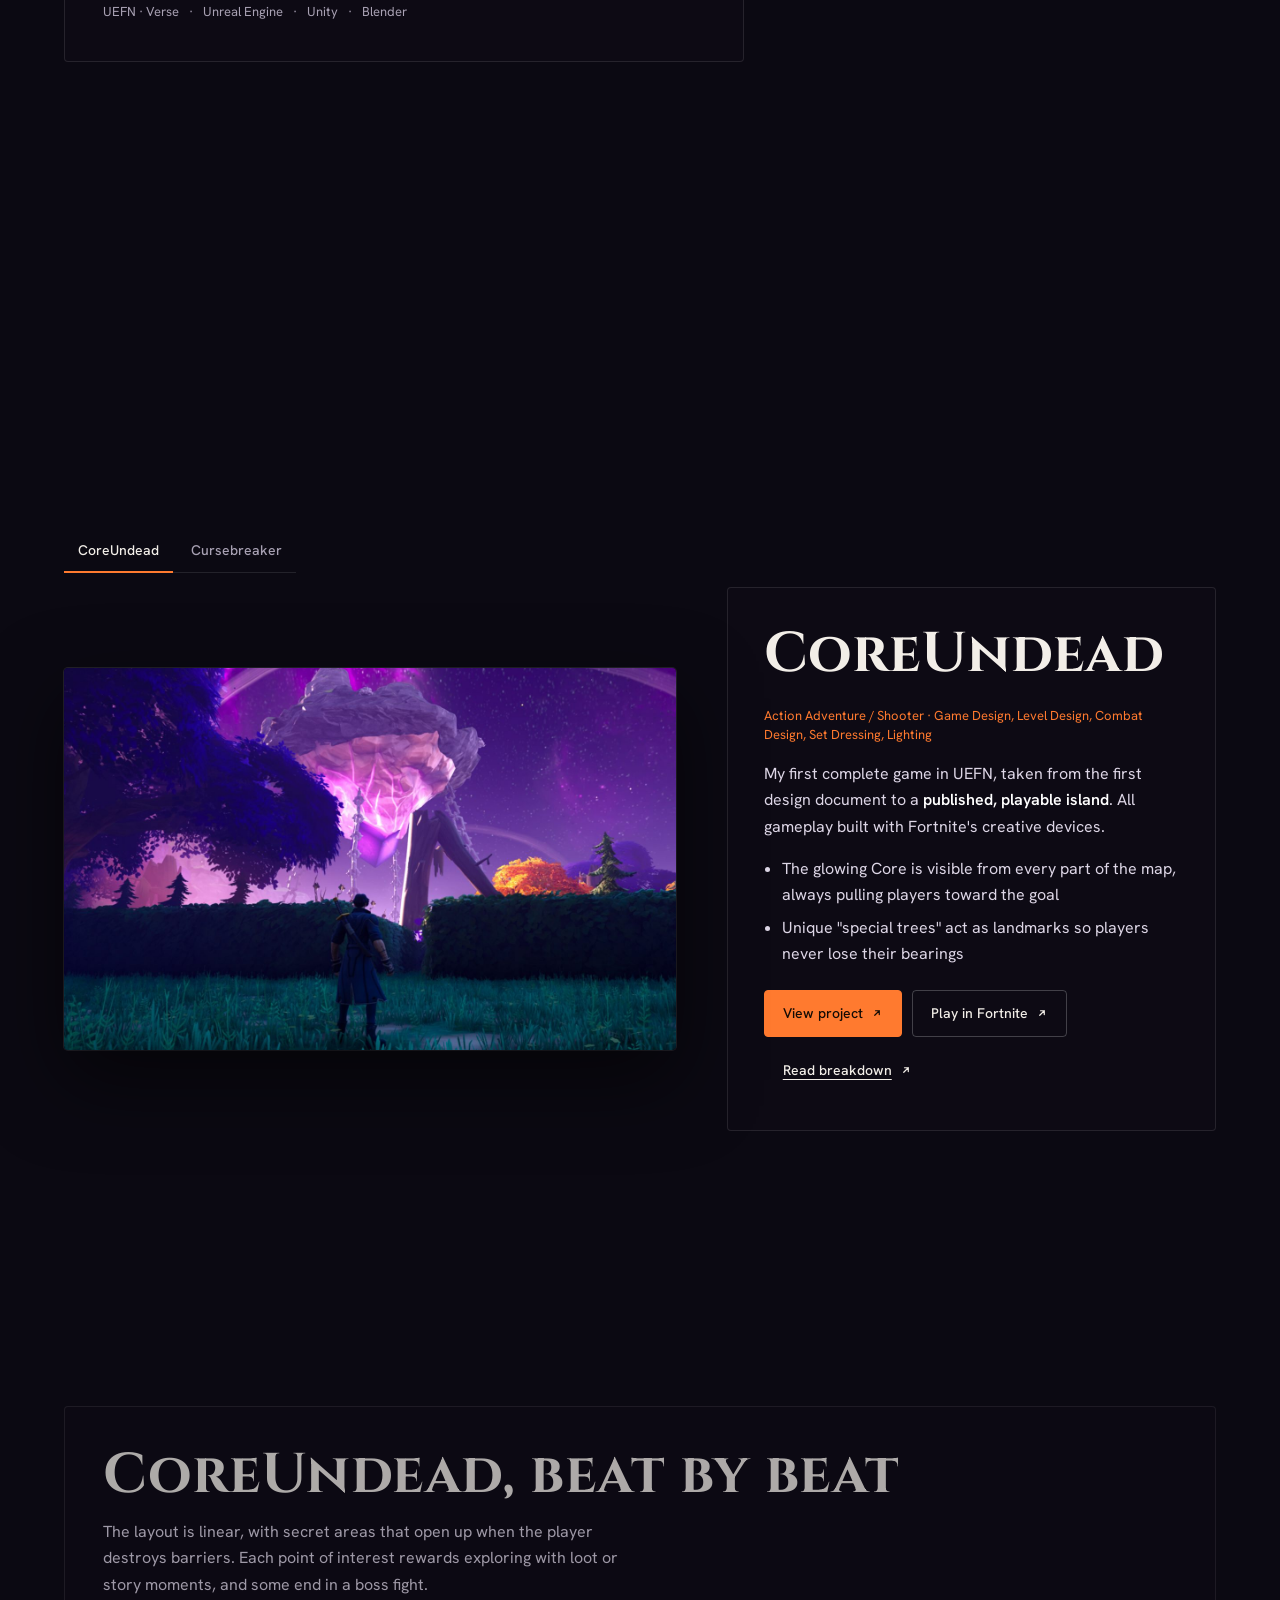
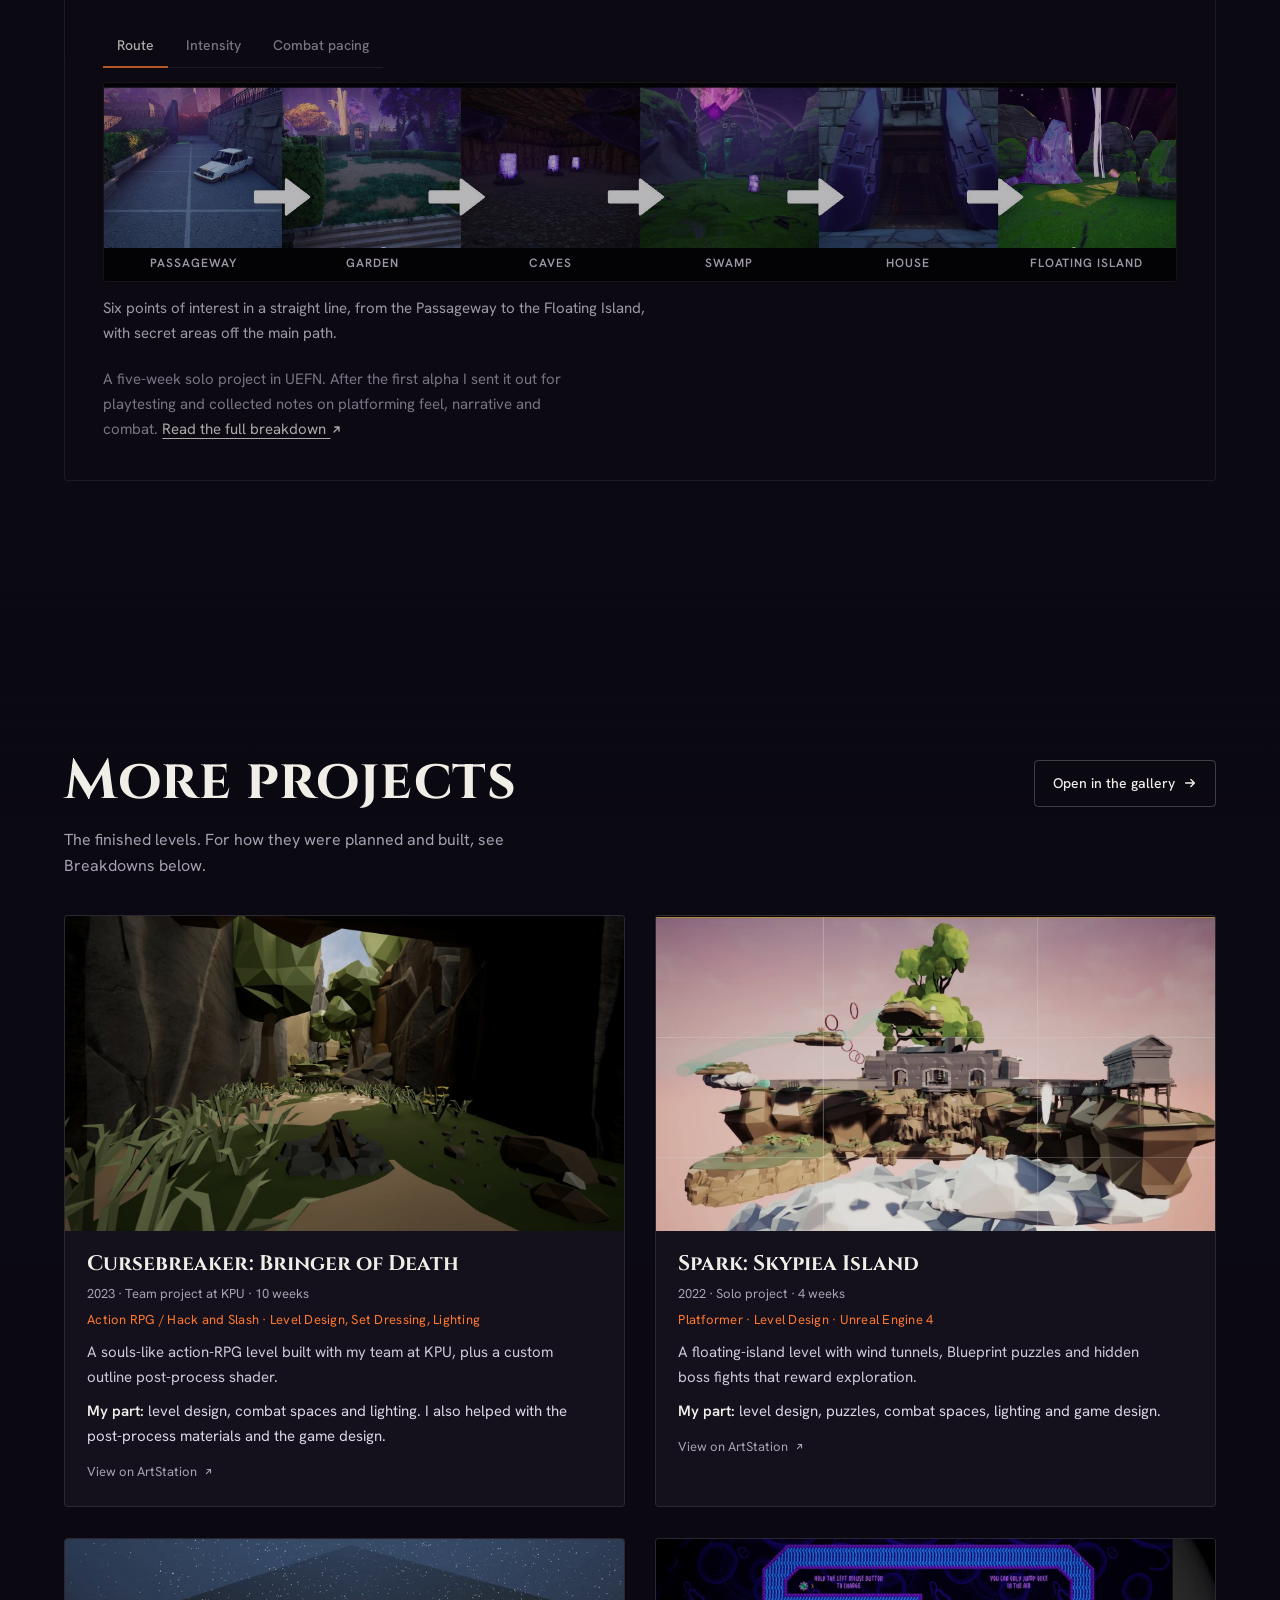
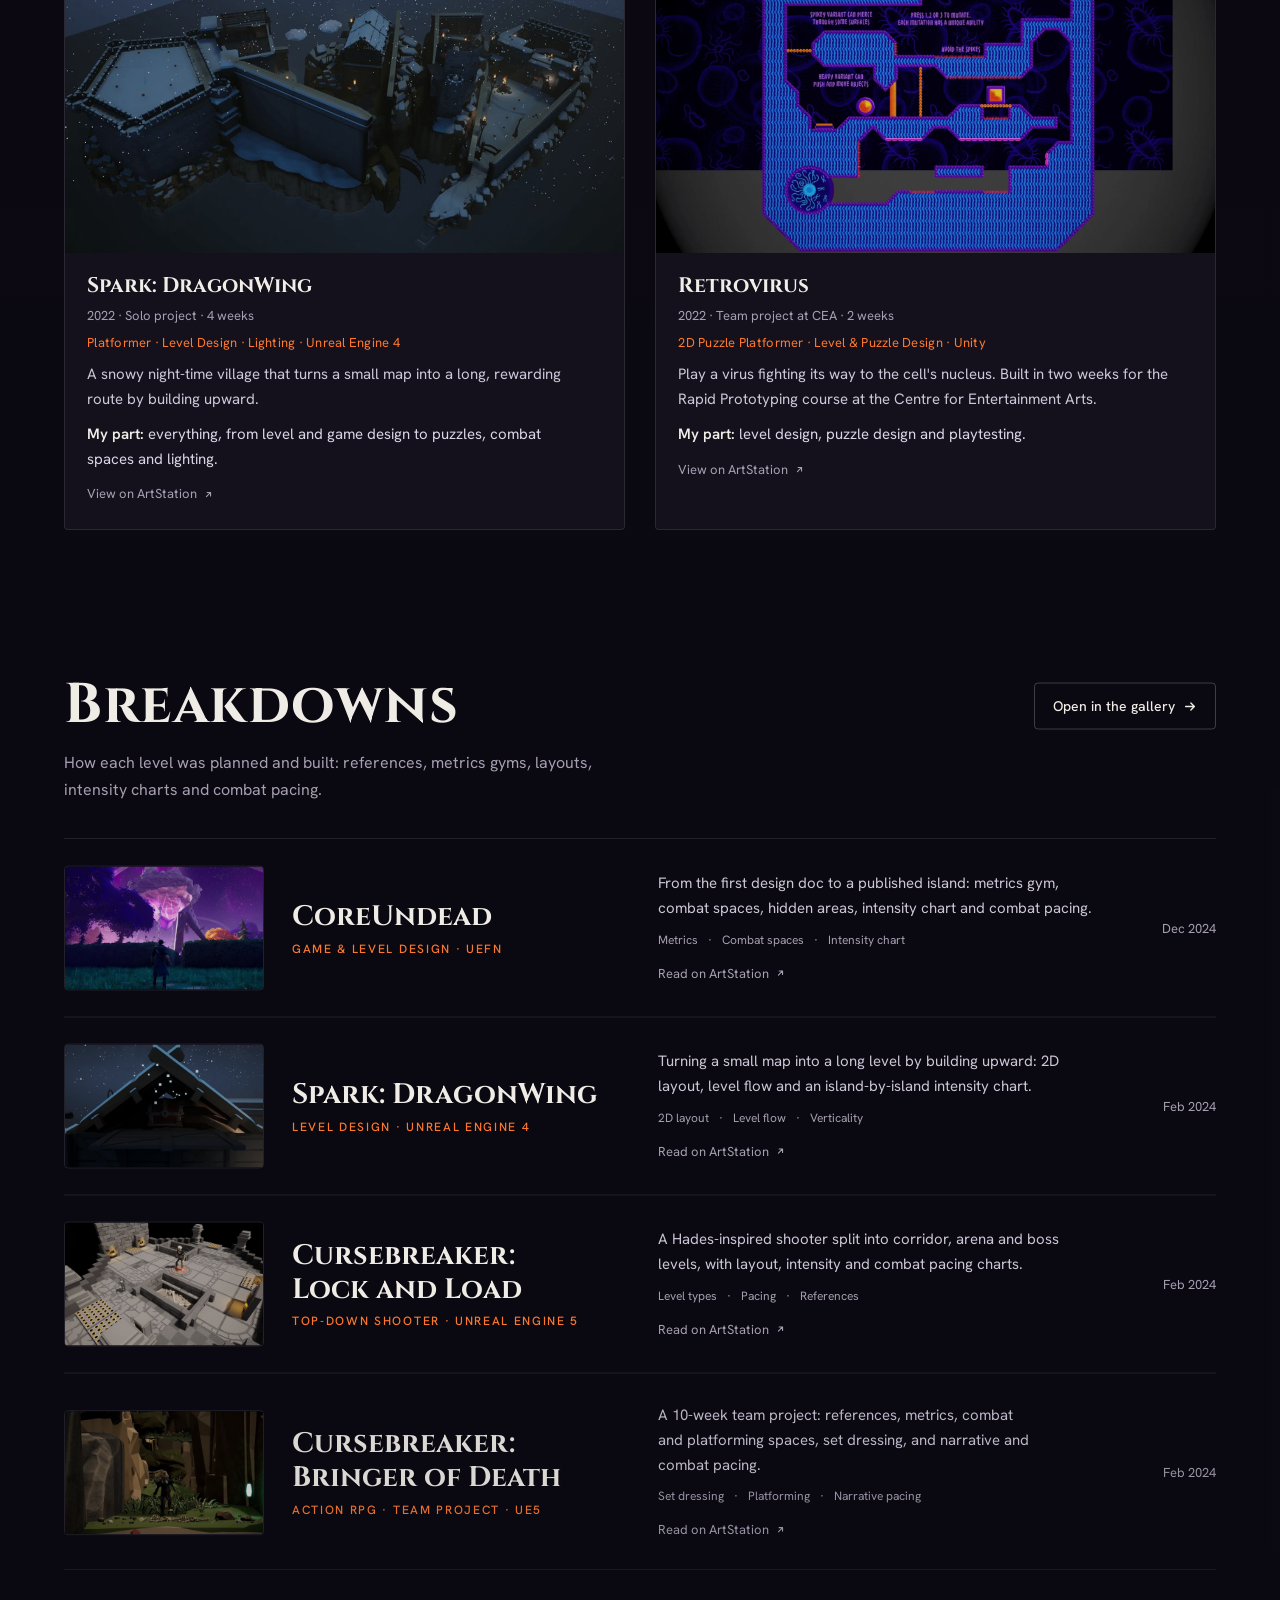
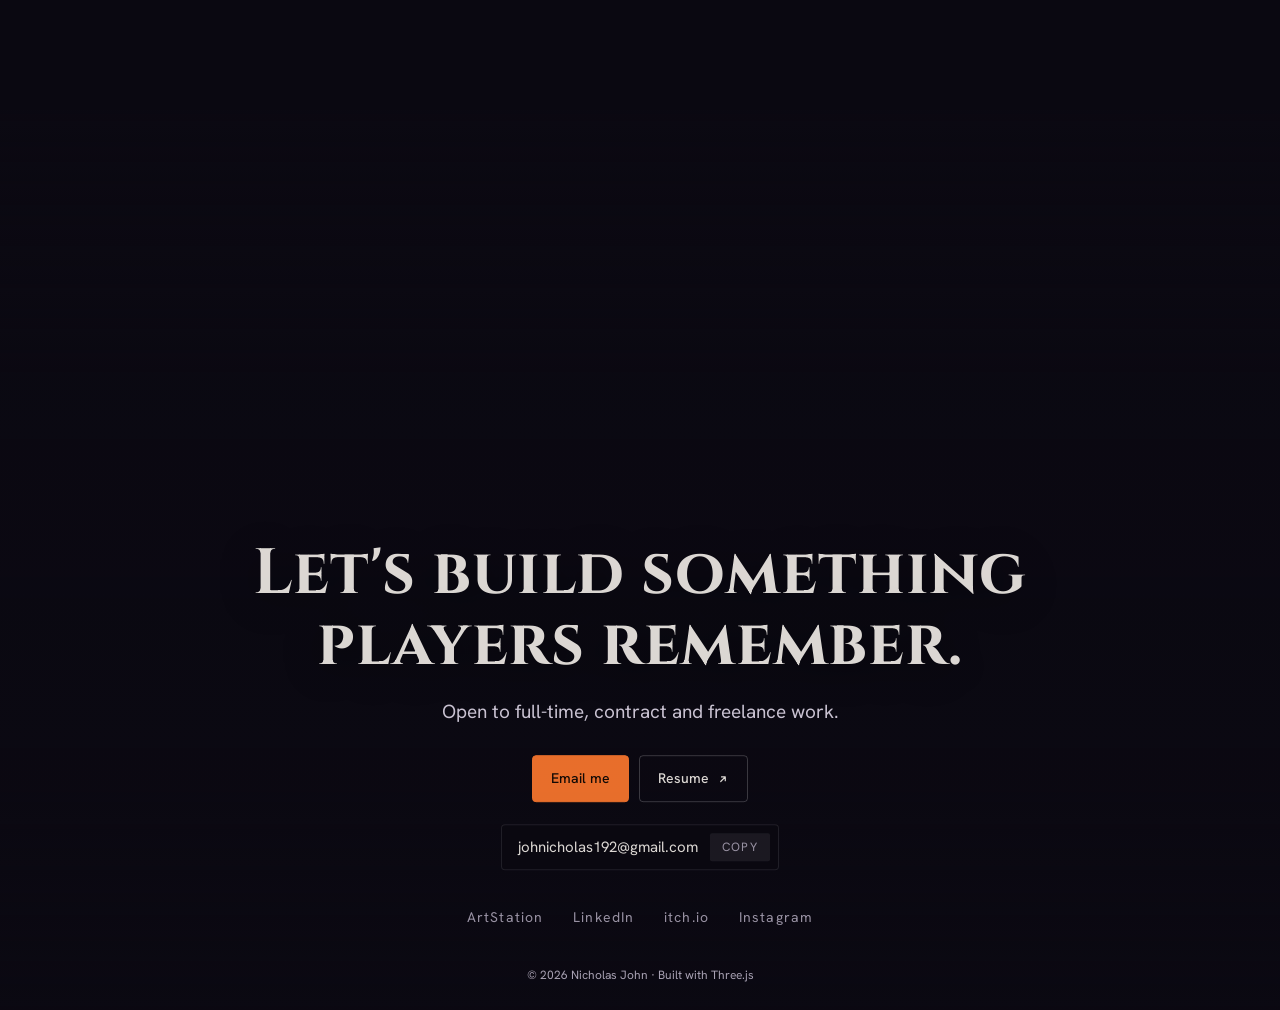
==== commit b75b79dc: "Beat-by-beat follows the Featured tab: add Cursebreaker's - Featured CoreUndead / Cursebreaker tabs " ====
--- a/index.html
+++ b/index.html
@@ -49,7 +49,7 @@
       var l = document.getElementById('loader'); if (l) l.classList.add('done');
     }, 5000);
   </script>
-  <link rel="stylesheet" href="style.css?v=21">
+  <link rel="stylesheet" href="style.css?v=23">
 </head>
 <body>
   <!-- 3D world behind everything -->
@@ -165,7 +165,7 @@
         <div class="featured-text">
           <h2>Cursebreaker: Bringer of Death</h2>
           <p class="role">Action RPG / Hack and Slash · Level Design, Combat Spaces, Set Dressing, Lighting</p>
-          <p class="featured-meta">2023 · Team project at KPU · 12 weeks</p>
+          <p class="featured-meta">2023 · Team project at KPU · 10 weeks</p>
           <p>A souls-like action-RPG level built with my team at KPU, plus a custom outline post-process shader.</p>
           <ul class="highlights">
             <li><strong>My part:</strong> level design, combat spaces and lighting. I also helped with the post-process materials and the game design.</li>
@@ -180,8 +180,9 @@
     </section>
 
     <!-- COREUNDEAD CASE STUDY: the level's route, intensity and combat pacing over the same six points of interest -->
-    <section class="case" id="process" aria-labelledby="case-title">
-      <div class="case-inner reveal">
+    <section class="case" id="process" aria-label="Beat by beat">
+      <!-- Each featured project has its own beat-by-beat; the Featured tabs switch between them -->
+      <div class="case-inner reveal" id="case-coreundead">
         <div class="case-head">
           <h2 id="case-title">CoreUndead, beat by beat</h2>
           <p class="lede">The layout is linear, with secret areas that open up when the player destroys barriers. Each point of interest rewards exploring with loot or story moments, and some end in a boss fight.</p>
@@ -190,7 +191,7 @@
         <div class="case-tabs" role="tablist" aria-label="CoreUndead level charts">
           <button type="button" role="tab" id="cs-tab-route" aria-controls="cs-panel" aria-selected="true" data-view="route">Route</button>
           <button type="button" role="tab" id="cs-tab-intensity" aria-controls="cs-panel" aria-selected="false" tabindex="-1" data-view="intensity">Intensity</button>
-          <button type="button" role="tab" id="cs-tab-combat" aria-controls="cs-panel" aria-selected="false" tabindex="-1" data-view="combat">Combat pacing</button>
+          <button type="button" role="tab" id="cs-tab-combat" aria-controls="cs-panel" aria-selected="false" tabindex="-1" data-view="combat">Combat<span class="tab-extra"> pacing</span></button>
         </div>
 
         <figure class="case-strip" id="cs-panel" role="tabpanel" aria-labelledby="cs-tab-route" data-view="route">
@@ -235,6 +236,61 @@
 
         <p class="case-note">A five-week solo project in UEFN. After the first alpha I sent it out for playtesting and collected notes on platforming feel, narrative and combat. <a href="https://www.artstation.com/blogs/nicholasjohn/1ZGeW/core-undead" target="_blank" rel="noopener">Read the full breakdown <span class="ico ico-out" aria-hidden="true"></span><span class="sr-only"> (opens in a new tab)</span></a></p>
       </div>
+
+      <div class="case-inner" id="case-cursebreaker" hidden>
+        <div class="case-head">
+          <h2>Cursebreaker, beat by beat</h2>
+          <p class="lede">The layout is linear, with secret areas reached by platforming. Each point of interest rewards exploring with loot or story moments, and every area ends in a boss fight or an arena fight.</p>
+        </div>
+
+        <div class="case-tabs" role="tablist" aria-label="Cursebreaker level charts">
+          <button type="button" role="tab" id="cb-tab-route" aria-controls="cb-panel" aria-selected="true" data-view="route">Route</button>
+          <button type="button" role="tab" id="cb-tab-intensity" aria-controls="cb-panel" aria-selected="false" tabindex="-1" data-view="intensity">Intensity</button>
+          <button type="button" role="tab" id="cb-tab-narrative" aria-controls="cb-panel" aria-selected="false" tabindex="-1" data-view="narrative">Narrative</button>
+          <button type="button" role="tab" id="cb-tab-combat" aria-controls="cb-panel" aria-selected="false" tabindex="-1" data-view="combat">Combat<span class="tab-extra"> pacing</span></button>
+        </div>
+
+        <figure class="case-strip" id="cb-panel" role="tabpanel" aria-labelledby="cb-tab-route" data-view="route">
+          <div class="cb-frames">
+            <img class="cs-route" src="img/cb-route.jpg" width="1920" height="870" loading="lazy" decoding="async"
+              alt="The route through six areas: the Entrance, the Plains, the Cliffs and the Cave, then down into the Ruins and on to the Golem Temple.">
+            <img class="cs-intensity" aria-hidden="true" src="img/cb-intensity.jpg" width="1920" height="605" loading="lazy" decoding="async"
+              alt="Intensity chart: dropping from the Plains to a low in the Cliffs, slightly higher in the Cave, peaking in the Ruins and staying high at the Golem Temple.">
+            <img class="cs-narrative" aria-hidden="true" src="img/cb-narrative.jpg" width="1920" height="605" loading="lazy" decoding="async"
+              alt="Narrative pacing chart: easing down from the Plains through the Cliffs to a low in the Cave, rising through the Ruins to its highest point at the Golem Temple.">
+            <img class="cs-combat" aria-hidden="true" src="img/cb-combat.jpg" width="1920" height="605" loading="lazy" decoding="async"
+              alt="Combat pacing chart: easing down from the Plains to its lowest in the Cave, peaking in the Ruins and easing slightly at the Golem Temple.">
+          </div>
+          <!-- Phones and tablets: each chart split into rows so the area names stay readable -->
+          <div class="cb-rows" aria-hidden="true">
+            <div class="cb-set" data-for="route">
+              <span style="--img:url('img/cb-route.jpg'); aspect-ratio: 910 / 360; background-size: 211% auto; background-position: 0% 0%;"></span>
+              <span style="--img:url('img/cb-route.jpg'); aspect-ratio: 910 / 360; background-size: 211% auto; background-position: 100% 0%;"></span>
+              <span style="--img:url('img/cb-route.jpg'); aspect-ratio: 910 / 385; background-size: 211% auto; background-position: 100% 98%;"></span>
+            </div>
+            <div class="cb-set" data-for="intensity">
+              <span style="--img:url('img/cb-intensity.jpg'); aspect-ratio: 1160 / 605; background-size: 165.5% auto; background-position: 0% 0%;"></span>
+              <span style="--img:url('img/cb-intensity.jpg'); aspect-ratio: 760 / 605; width: 65.5%; background-size: 252.6% auto; background-position: 100% 0%;"></span>
+            </div>
+            <div class="cb-set" data-for="narrative">
+              <span style="--img:url('img/cb-narrative.jpg'); aspect-ratio: 1160 / 605; background-size: 165.5% auto; background-position: 0% 0%;"></span>
+              <span style="--img:url('img/cb-narrative.jpg'); aspect-ratio: 760 / 605; width: 65.5%; background-size: 252.6% auto; background-position: 100% 0%;"></span>
+            </div>
+            <div class="cb-set" data-for="combat">
+              <span style="--img:url('img/cb-combat.jpg'); aspect-ratio: 1160 / 605; background-size: 165.5% auto; background-position: 0% 0%;"></span>
+              <span style="--img:url('img/cb-combat.jpg'); aspect-ratio: 760 / 605; width: 65.5%; background-size: 252.6% auto; background-position: 100% 0%;"></span>
+            </div>
+          </div>
+          <figcaption>
+            <div class="cs-cap cs-route">Six areas, from the Entrance through the Plains, Cliffs and Cave, then down into the Ruins and on to the Golem Temple.</div>
+            <div class="cs-cap cs-intensity">Intensity dips through the Cliffs and Cave, then peaks in the Ruins and stays high into the Golem Temple.</div>
+            <div class="cs-cap cs-narrative">Story beats ease off through the Cliffs to a low in the Cave, then build through the Ruins to their highest point at the Golem Temple.</div>
+            <div class="cs-cap cs-combat">Combat drops to its lowest in the Cave, peaks in the Ruins, and eases slightly for the Golem Temple.</div>
+          </figcaption>
+        </figure>
+
+        <p class="case-note">A 10-week team project for the Advanced Game Design course at KPU. With more time, I'd make the cave-to-ruins connection larger and add a small hub area to explore. <a href="https://www.artstation.com/blogs/nicholasjohn/3ZZpN" target="_blank" rel="noopener">Read the full breakdown <span class="ico ico-out" aria-hidden="true"></span><span class="sr-only"> (opens in a new tab)</span></a></p>
+      </div>
     </section>
 
     <!-- PROJECTS -->
@@ -252,7 +308,7 @@
           <div class="proj-img"><img src="img/bringer.jpg" alt="" loading="lazy" decoding="async" width="1600" height="900"></div>
           <div class="proj-body">
             <h3>Cursebreaker: Bringer of Death</h3>
-            <p class="proj-meta">2023 · Team project at KPU · 12 weeks</p>
+            <p class="proj-meta">2023 · Team project at KPU · 10 weeks</p>
             <p class="proj-role">Action RPG / Hack and Slash · Level Design, Set Dressing, Lighting</p>
             <p>A souls-like action-RPG level built with my team at KPU, plus a custom outline post-process shader.</p>
             <p class="proj-did"><strong>My part:</strong> level design, combat spaces and lighting. I also helped with the post-process materials and the game design.</p>
@@ -382,12 +438,12 @@
   </main>
 
 
-  <script src="case.js?v=21"></script>
-  <script src="nav.js?v=21"></script>
+  <script src="case.js?v=23"></script>
+  <script src="nav.js?v=23"></script>
   <script src="vendor/gsap.min.js"></script>
   <script src="vendor/ScrollTrigger.min.js"></script>
-  <script src="ui.js?v=21"></script>
+  <script src="ui.js?v=23"></script>
   <!-- Bump ?v= on these when the files change, so browsers never mix a new page with an old cached script -->
-  <script type="module" src="main.js?v=21"></script>
+  <script type="module" src="main.js?v=23"></script>
 </body>
 </html>
--- a/style.css
+++ b/style.css
@@ -189,7 +189,7 @@
 .js .case-tabs, .js .feature-tabs { display: inline-flex; }
 .case-tabs button, .feature-tabs button {
   min-height: 44px; padding: 0 14px; margin-bottom: -1px; border: 0; border-bottom: 2px solid transparent; background: none; cursor: pointer;
-  color: var(--muted); font: 500 14px var(--sans); transition: background .25s, color .25s;
+  color: var(--muted); font: 500 14px var(--sans); white-space: nowrap; transition: background .25s, color .25s;
 }
 .case-tabs button:hover, .feature-tabs button:hover { color: var(--ink); }
 .case-tabs button[aria-selected="true"], .feature-tabs button[aria-selected="true"] { color: var(--ink); border-bottom-color: var(--accent); }
@@ -213,9 +213,29 @@
 .case-strip[data-view="intensity"] .case-scale,
 .case-strip[data-view="combat"] .case-scale { display: flex; }
 .case-rows { display: none; }
+/* Cursebreaker charts: their own aspect ratios and readable baked-in names, so one view shows at a time */
+.case-inner[hidden] { display: none; }
+.js .case-inner:not([hidden]) { animation: capIn .4s ease; }
+.case-inner + .case-inner { margin-top: 0; }
+.cb-frames { border-radius: var(--r); border: 1px solid var(--line); overflow: hidden; background: #000; }
+.cb-frames img { display: none; width: 100%; height: auto; }
+.case-strip[data-view="route"] .cb-frames .cs-route,
+.case-strip[data-view="intensity"] .cb-frames .cs-intensity,
+.case-strip[data-view="narrative"] .cb-frames .cs-narrative,
+.case-strip[data-view="combat"] .cb-frames .cs-combat { display: block; animation: capIn .35s ease; }
+.cb-rows { display: none; }
 /* Phones and tablets: show the strip as two rows of three areas (Passageway–Caves, then Swamp–Floating Island),
    so all six areas and the whole curve fit the screen. The images stay in the page for screen readers. */
 @media (max-width: 900px) {
+  /* Cursebreaker: the active chart as rows (crops set inline per row), original images kept for screen readers */
+  .cb-frames { position: absolute; width: 1px; height: 1px; overflow: hidden; clip: rect(0 0 0 0); border: 0; }
+  .cb-rows { display: block; }
+  .cb-set { display: none; gap: 8px; }
+  .case-strip[data-view="route"] .cb-set[data-for="route"],
+  .case-strip[data-view="intensity"] .cb-set[data-for="intensity"],
+  .case-strip[data-view="narrative"] .cb-set[data-for="narrative"],
+  .case-strip[data-view="combat"] .cb-set[data-for="combat"] { display: grid; }
+  .cb-set span { display: block; width: 100%; border-radius: var(--r); border: 1px solid var(--line); background: #000 var(--img) no-repeat; }
   .case-scroll { overflow: visible; border: 0; background: none; }
   .case-frames { position: absolute; width: 1px; min-width: 0; height: 1px; overflow: hidden; clip: rect(0 0 0 0); }   /* min-width:0 or the 760px strip widens the page */
   .case-labels-full { display: none; }
@@ -239,6 +259,7 @@
 .cs-cap { display: none; }
 .case-strip[data-view="route"] .cs-cap.cs-route,
 .case-strip[data-view="intensity"] .cs-cap.cs-intensity,
+.case-strip[data-view="narrative"] .cs-cap.cs-narrative,
 .case-strip[data-view="combat"] .cs-cap.cs-combat { display: block; animation: capIn .35s ease; }
 @keyframes capIn { from { opacity: 0; } to { opacity: 1; } }
 .case-strip[data-view="route"] .cs-route,
@@ -490,3 +511,6 @@
 @media (prefers-reduced-motion: reduce) {
   *, *::before, *::after { animation: none !important; transition: none !important; }
 }
+@media (max-width: 520px) {
+  .case-tabs .tab-extra { display: none; }   /* phones: "Combat" so four tabs fit on one line */
+}
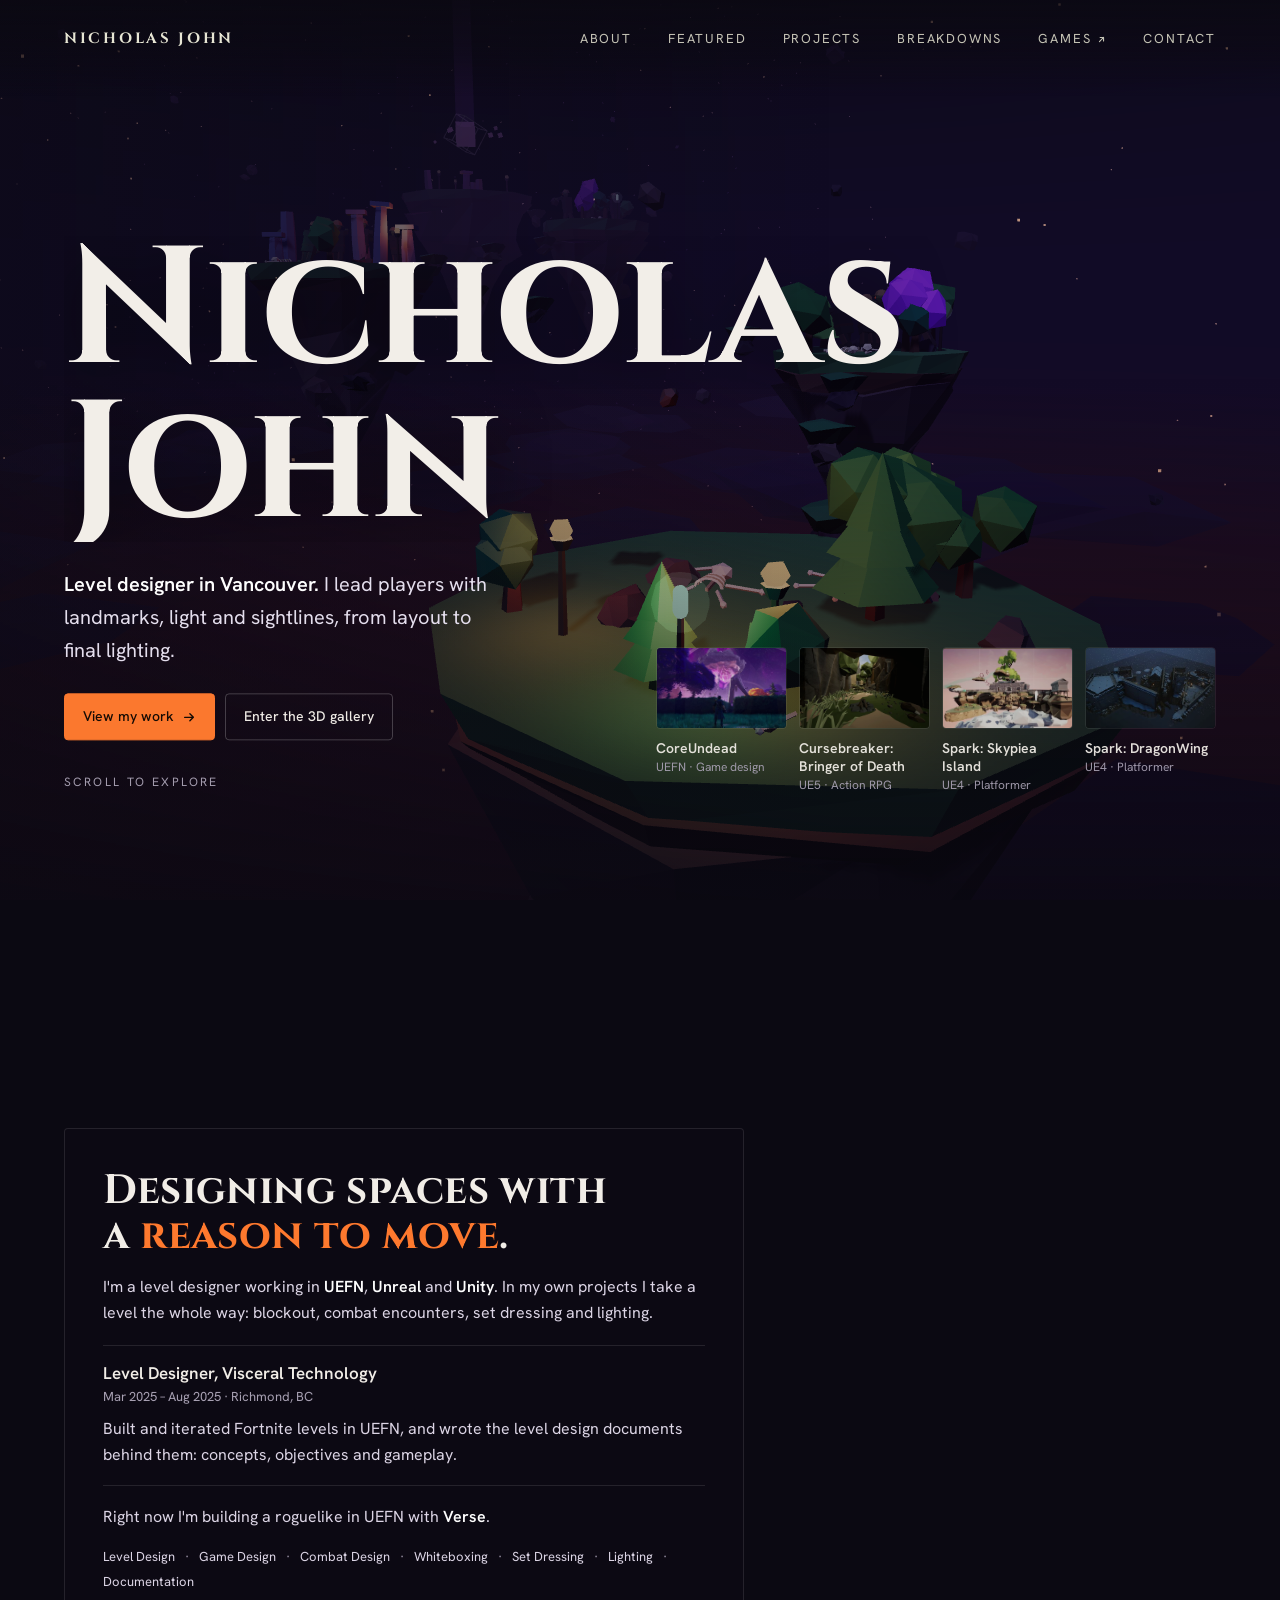
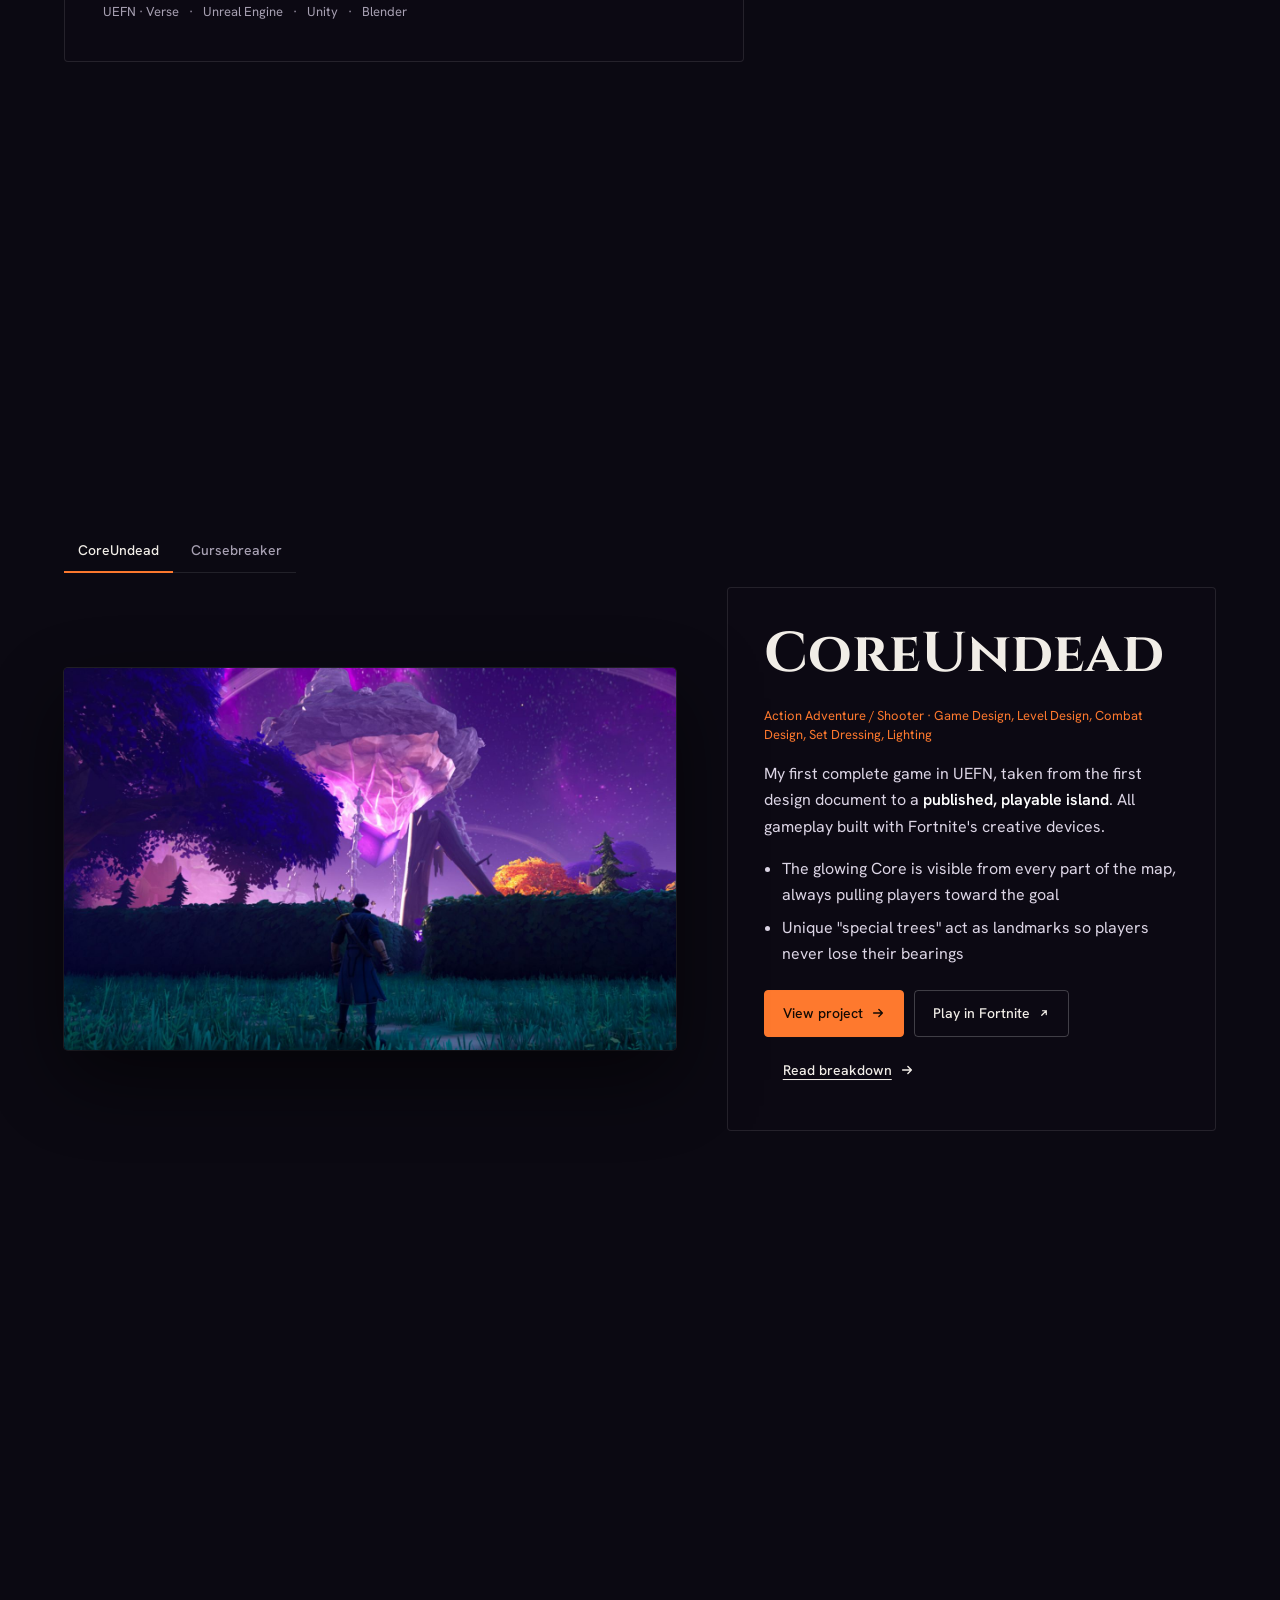
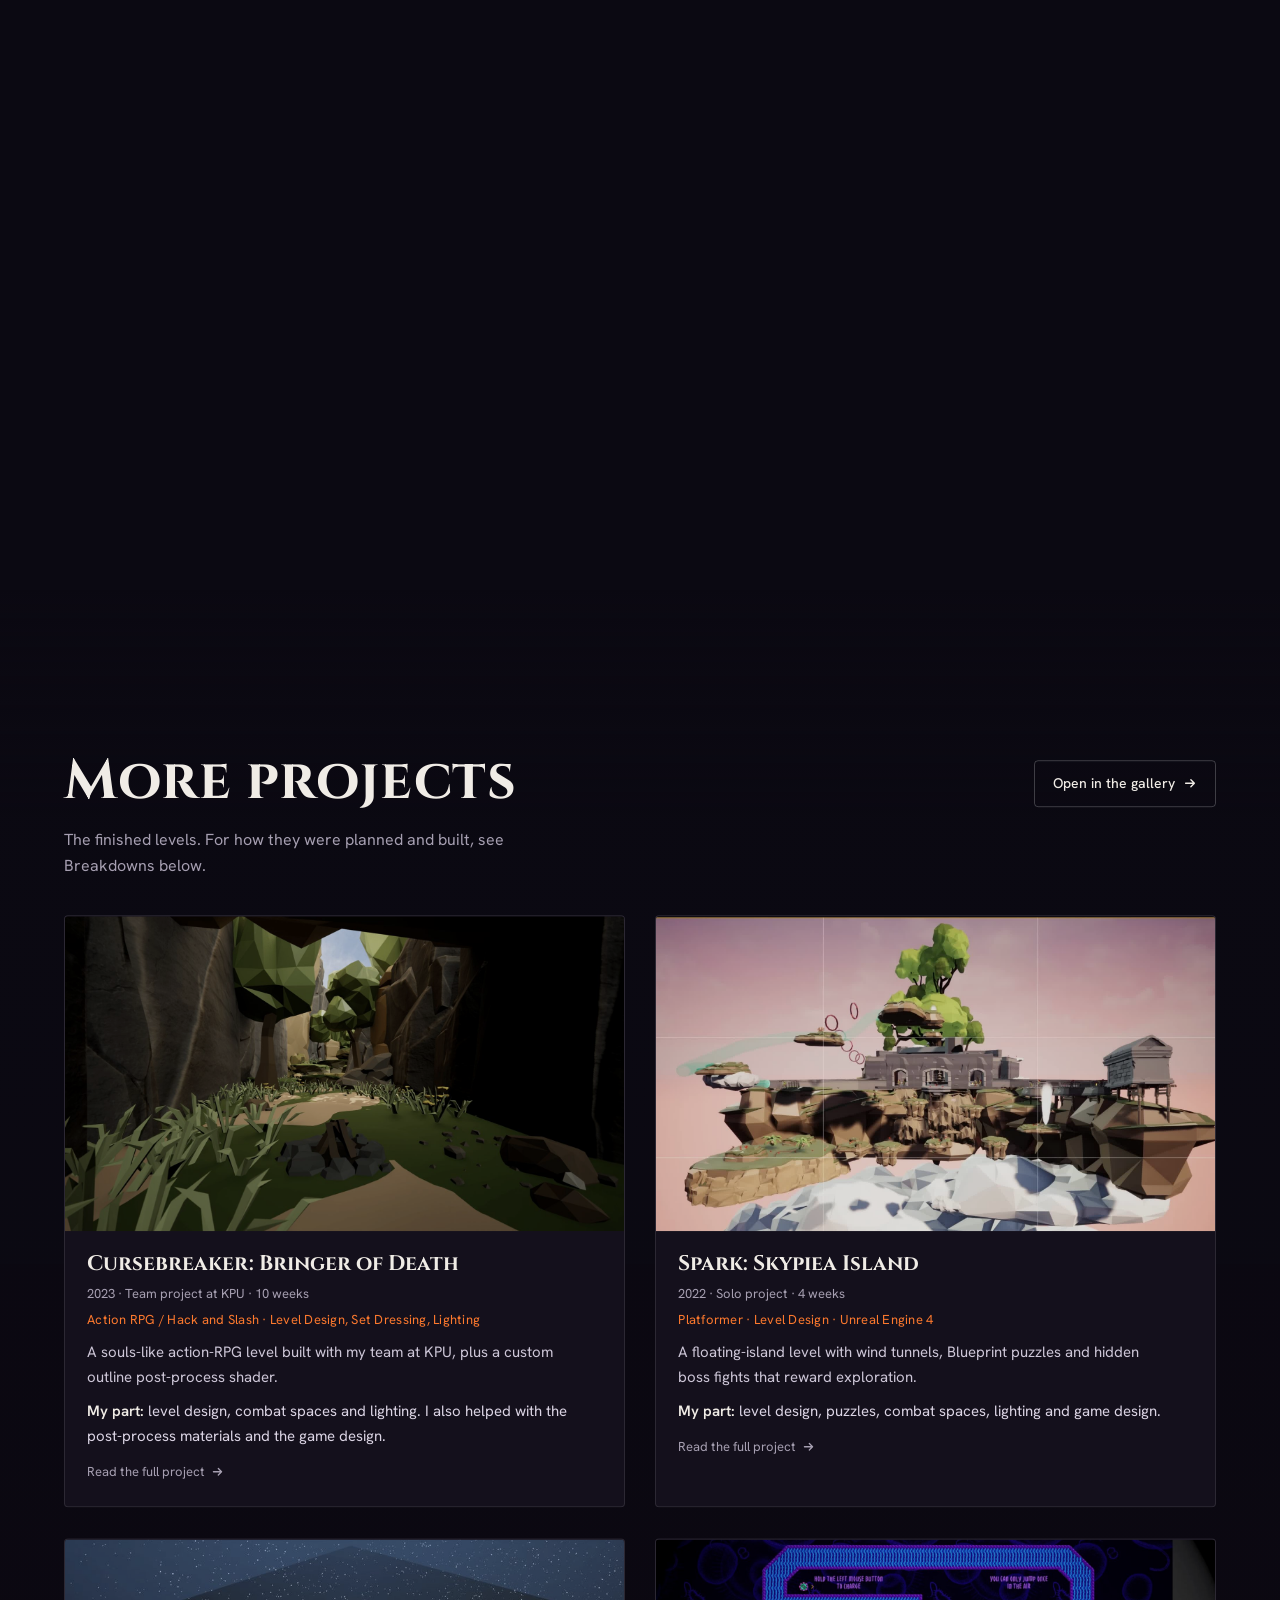
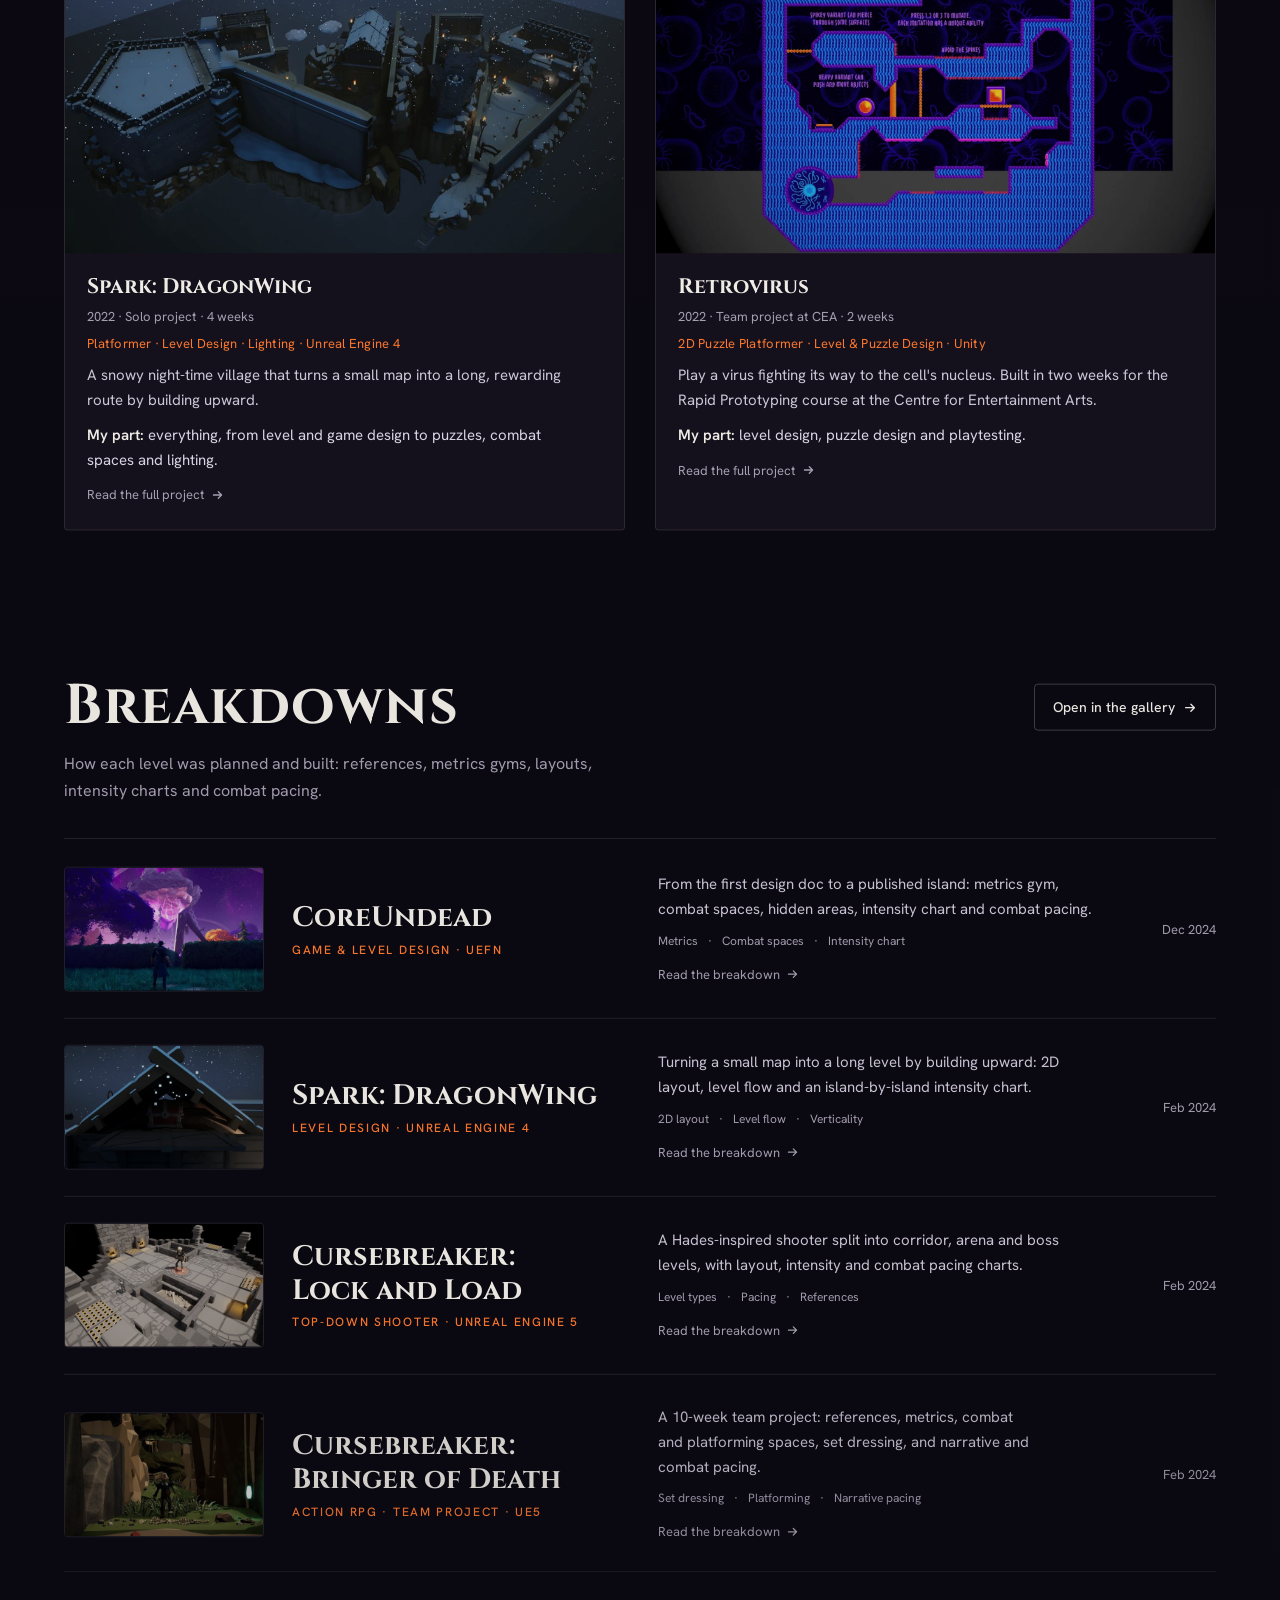
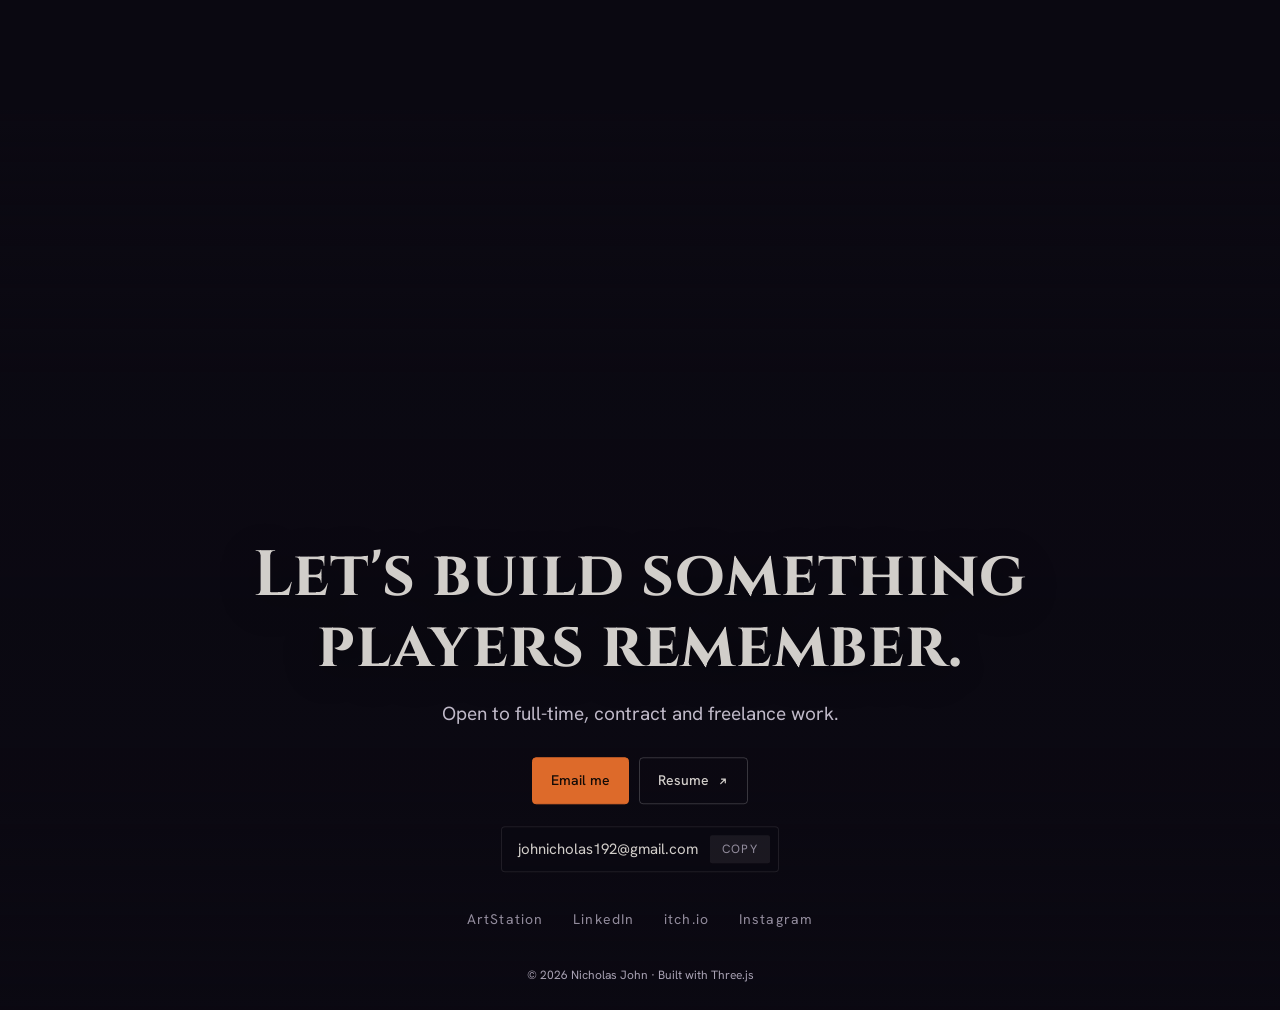
==== commit 8f976a4c: "Project and breakdown pages on the site itself Every project and breakdown now has its own page (9 i" ====
--- a/index.html
+++ b/index.html
@@ -49,7 +49,7 @@
       var l = document.getElementById('loader'); if (l) l.classList.add('done');
     }, 5000);
   </script>
-  <link rel="stylesheet" href="style.css?v=23">
+  <link rel="stylesheet" href="style.css?v=25">
 </head>
 <body>
   <!-- 3D world behind everything -->
@@ -140,7 +140,7 @@
         <button type="button" role="tab" id="ft-cursebreaker" aria-controls="feat-cursebreaker" aria-selected="false" tabindex="-1">Cursebreaker</button>
       </div>
       <div class="featured-inner" id="feat-coreundead" role="tabpanel" aria-labelledby="ft-coreundead">
-        <a class="featured-media" href="https://www.artstation.com/artwork/DLE6En" target="_blank" rel="noopener">
+        <a class="featured-media" href="coreundead.html">
           <img src="img/coreundead.jpg" alt="CoreUndead: the player faces the glowing Core cube across the level" loading="lazy">
         </a>
         <div class="featured-text">
@@ -152,14 +152,14 @@
             <li>Unique "special trees" act as landmarks so players never lose their bearings</li>
           </ul>
           <div class="btns">
-            <a class="btn primary" href="https://www.artstation.com/artwork/DLE6En" target="_blank" rel="noopener">View project <span class="ico ico-out" aria-hidden="true"></span><span class="sr-only"> (opens in a new tab)</span></a>
+            <a class="btn primary" href="coreundead.html">View project <span class="ico ico-right" aria-hidden="true"></span></a>
             <a class="btn" href="https://www.fortnite.com/@accidentalmallu/9981-8767-7616" target="_blank" rel="noopener">Play in Fortnite <span class="ico ico-out" aria-hidden="true"></span><span class="sr-only"> (opens in a new tab)</span></a>
-            <a class="btn ghost" href="https://www.artstation.com/blogs/nicholasjohn/1ZGeW/core-undead" target="_blank" rel="noopener">Read breakdown <span class="ico ico-out" aria-hidden="true"></span><span class="sr-only"> (opens in a new tab)</span></a>
+            <a class="btn ghost" href="coreundead-breakdown.html">Read breakdown <span class="ico ico-right" aria-hidden="true"></span></a>
           </div>
         </div>
       </div>
       <div class="featured-inner" id="feat-cursebreaker" role="tabpanel" aria-labelledby="ft-cursebreaker" hidden>
-        <a class="featured-media" href="https://www.artstation.com/artwork/GeyrK3" target="_blank" rel="noopener">
+        <a class="featured-media" href="cursebreaker.html">
           <img src="img/bringer.jpg" alt="Cursebreaker: Bringer of Death, a path winding through a rocky canyon" loading="lazy">
         </a>
         <div class="featured-text">
@@ -171,8 +171,8 @@
             <li><strong>My part:</strong> level design, combat spaces and lighting. I also helped with the post-process materials and the game design.</li>
           </ul>
           <div class="btns">
-            <a class="btn primary" href="https://www.artstation.com/artwork/GeyrK3" target="_blank" rel="noopener">View project <span class="ico ico-out" aria-hidden="true"></span><span class="sr-only"> (opens in a new tab)</span></a>
-            <a class="btn ghost" href="https://www.artstation.com/blogs/nicholasjohn/3ZZpN" target="_blank" rel="noopener">Read breakdown <span class="ico ico-out" aria-hidden="true"></span><span class="sr-only"> (opens in a new tab)</span></a>
+            <a class="btn primary" href="cursebreaker.html">View project <span class="ico ico-right" aria-hidden="true"></span></a>
+            <a class="btn ghost" href="cursebreaker-breakdown.html">Read breakdown <span class="ico ico-right" aria-hidden="true"></span></a>
           </div>
         </div>
       </div>
@@ -234,7 +234,7 @@
           </figcaption>
         </figure>
 
-        <p class="case-note">A five-week solo project in UEFN. After the first alpha I sent it out for playtesting and collected notes on platforming feel, narrative and combat. <a href="https://www.artstation.com/blogs/nicholasjohn/1ZGeW/core-undead" target="_blank" rel="noopener">Read the full breakdown <span class="ico ico-out" aria-hidden="true"></span><span class="sr-only"> (opens in a new tab)</span></a></p>
+        <p class="case-note">A five-week solo project in UEFN. After the first alpha I sent it out for playtesting and collected notes on platforming feel, narrative and combat. <a href="coreundead-breakdown.html">Read the full breakdown <span class="ico ico-right" aria-hidden="true"></span></a></p>
       </div>
 
       <div class="case-inner" id="case-cursebreaker" hidden>
@@ -289,7 +289,7 @@
           </figcaption>
         </figure>
 
-        <p class="case-note">A 10-week team project for the Advanced Game Design course at KPU. With more time, I'd make the cave-to-ruins connection larger and add a small hub area to explore. <a href="https://www.artstation.com/blogs/nicholasjohn/3ZZpN" target="_blank" rel="noopener">Read the full breakdown <span class="ico ico-out" aria-hidden="true"></span><span class="sr-only"> (opens in a new tab)</span></a></p>
+        <p class="case-note">A 10-week team project for the Advanced Game Design course at KPU. With more time, I'd make the cave-to-ruins connection larger and add a small hub area to explore. <a href="cursebreaker-breakdown.html">Read the full breakdown <span class="ico ico-right" aria-hidden="true"></span></a></p>
       </div>
     </section>
 
@@ -304,7 +304,7 @@
       </div>
       <!-- Projects: edit or add cards here. The 3D gallery reads its list from these cards. -->
       <div class="grid" id="grid">
-        <a class="proj reveal" id="p-bringer" href="https://www.artstation.com/artwork/GeyrK3" target="_blank" rel="noopener">
+        <a class="proj reveal" id="p-bringer" href="cursebreaker.html">
           <div class="proj-img"><img src="img/bringer.jpg" alt="" loading="lazy" decoding="async" width="1600" height="900"></div>
           <div class="proj-body">
             <h3>Cursebreaker: Bringer of Death</h3>
@@ -312,10 +312,10 @@
             <p class="proj-role">Action RPG / Hack and Slash · Level Design, Set Dressing, Lighting</p>
             <p>A souls-like action-RPG level built with my team at KPU, plus a custom outline post-process shader.</p>
             <p class="proj-did"><strong>My part:</strong> level design, combat spaces and lighting. I also helped with the post-process materials and the game design.</p>
-            <span class="ext-label">View on ArtStation <span class="ico ico-out" aria-hidden="true"></span><span class="sr-only"> (opens in a new tab)</span></span>
-          </div>
-        </a>
-        <a class="proj reveal" id="p-skypiea" href="https://www.artstation.com/artwork/VJ6nWX" target="_blank" rel="noopener">
+            <span class="ext-label">Read the full project <span class="ico ico-right" aria-hidden="true"></span></span>
+          </div>
+        </a>
+        <a class="proj reveal" id="p-skypiea" href="skypiea.html">
           <div class="proj-img"><img src="img/skypiea.jpg" alt="" loading="lazy" decoding="async" width="1600" height="900"></div>
           <div class="proj-body">
             <h3>Spark: Skypiea Island</h3>
@@ -323,10 +323,10 @@
             <p class="proj-role">Platformer · Level Design · Unreal Engine 4</p>
             <p>A floating-island level with wind tunnels, Blueprint puzzles and hidden boss fights that reward exploration.</p>
             <p class="proj-did"><strong>My part:</strong> level design, puzzles, combat spaces, lighting and game design.</p>
-            <span class="ext-label">View on ArtStation <span class="ico ico-out" aria-hidden="true"></span><span class="sr-only"> (opens in a new tab)</span></span>
-          </div>
-        </a>
-        <a class="proj reveal" id="p-dragonwing" href="https://www.artstation.com/artwork/lDWJBa" target="_blank" rel="noopener">
+            <span class="ext-label">Read the full project <span class="ico ico-right" aria-hidden="true"></span></span>
+          </div>
+        </a>
+        <a class="proj reveal" id="p-dragonwing" href="dragonwing.html">
           <div class="proj-img"><img src="img/dragonwing.jpg" alt="" loading="lazy" decoding="async" width="1600" height="900"></div>
           <div class="proj-body">
             <h3>Spark: DragonWing</h3>
@@ -334,10 +334,10 @@
             <p class="proj-role">Platformer · Level Design · Lighting · Unreal Engine 4</p>
             <p>A snowy night-time village that turns a small map into a long, rewarding route by building upward.</p>
             <p class="proj-did"><strong>My part:</strong> everything, from level and game design to puzzles, combat spaces and lighting.</p>
-            <span class="ext-label">View on ArtStation <span class="ico ico-out" aria-hidden="true"></span><span class="sr-only"> (opens in a new tab)</span></span>
-          </div>
-        </a>
-        <a class="proj reveal" id="p-retrovirus" href="https://www.artstation.com/artwork/6N6YwW" target="_blank" rel="noopener">
+            <span class="ext-label">Read the full project <span class="ico ico-right" aria-hidden="true"></span></span>
+          </div>
+        </a>
+        <a class="proj reveal" id="p-retrovirus" href="retrovirus.html">
           <div class="proj-img"><img src="img/retrovirus.jpg" alt="" loading="lazy" decoding="async" width="1600" height="900"></div>
           <div class="proj-body">
             <h3>Retrovirus</h3>
@@ -345,7 +345,7 @@
             <p class="proj-role">2D Puzzle Platformer · Level &amp; Puzzle Design · Unity</p>
             <p>Play a virus fighting its way to the cell's nucleus. Built in two weeks for the Rapid Prototyping course at the Centre for Entertainment Arts.</p>
             <p class="proj-did"><strong>My part:</strong> level design, puzzle design and playtesting.</p>
-            <span class="ext-label">View on ArtStation <span class="ico ico-out" aria-hidden="true"></span><span class="sr-only"> (opens in a new tab)</span></span>
+            <span class="ext-label">Read the full project <span class="ico ico-right" aria-hidden="true"></span></span>
           </div>
         </a>
       </div>
@@ -363,49 +363,49 @@
       <!-- Breakdowns: edit or add rows here. data-img is the small preview; the gallery uses the full-size copy in img/. -->
       <ol class="bd-list" id="bdList">
         <li class="bd-item reveal">
-          <a class="bd-link" href="https://www.artstation.com/blogs/nicholasjohn/1ZGeW" target="_blank" rel="noopener" data-img="img/sm/bd-coreundead.jpg">
+          <a class="bd-link" href="coreundead-breakdown.html" data-img="img/sm/bd-coreundead.jpg">
             <div class="bd-thumb"><img src="img/sm/bd-coreundead.jpg" alt="" loading="lazy" decoding="async" width="640" height="400"></div>
             <div><h3 class="bd-title">CoreUndead</h3><span class="bd-sub">Game &amp; Level Design · UEFN</span></div>
             <div>
               <p class="bd-sum">From the first design doc to a published island: metrics gym, combat spaces, hidden areas, intensity chart and combat pacing.</p>
               <div class="bd-tags"><span>Metrics</span><span>Combat spaces</span><span>Intensity chart</span></div>
-              <span class="ext-label">Read on ArtStation <span class="ico ico-out" aria-hidden="true"></span><span class="sr-only"> (opens in a new tab)</span></span>
+              <span class="ext-label">Read the breakdown <span class="ico ico-right" aria-hidden="true"></span></span>
             </div>
             <span class="bd-date">Dec 2024</span>
           </a>
         </li>
         <li class="bd-item reveal">
-          <a class="bd-link" href="https://www.artstation.com/blogs/nicholasjohn/wBBoR" target="_blank" rel="noopener" data-img="img/sm/bd-dragonwing.jpg">
+          <a class="bd-link" href="dragonwing-breakdown.html" data-img="img/sm/bd-dragonwing.jpg">
             <div class="bd-thumb"><img src="img/sm/bd-dragonwing.jpg" alt="" loading="lazy" decoding="async" width="640" height="400"></div>
             <div><h3 class="bd-title">Spark: DragonWing</h3><span class="bd-sub">Level Design · Unreal Engine 4</span></div>
             <div>
               <p class="bd-sum">Turning a small map into a long level by building upward: 2D layout, level flow and an island-by-island intensity chart.</p>
               <div class="bd-tags"><span>2D layout</span><span>Level flow</span><span>Verticality</span></div>
-              <span class="ext-label">Read on ArtStation <span class="ico ico-out" aria-hidden="true"></span><span class="sr-only"> (opens in a new tab)</span></span>
+              <span class="ext-label">Read the breakdown <span class="ico ico-right" aria-hidden="true"></span></span>
             </div>
             <span class="bd-date">Feb 2024</span>
           </a>
         </li>
         <li class="bd-item reveal">
-          <a class="bd-link" href="https://www.artstation.com/blogs/nicholasjohn/y118y" target="_blank" rel="noopener" data-img="img/sm/bd-lockandload.jpg">
+          <a class="bd-link" href="lockandload-breakdown.html" data-img="img/sm/bd-lockandload.jpg">
             <div class="bd-thumb"><img src="img/sm/bd-lockandload.jpg" alt="" loading="lazy" decoding="async" width="640" height="400"></div>
             <div><h3 class="bd-title">Cursebreaker: Lock and Load</h3><span class="bd-sub">Top-down Shooter · Unreal Engine 5</span></div>
             <div>
               <p class="bd-sum">A Hades-inspired shooter split into corridor, arena and boss levels, with layout, intensity and combat pacing charts.</p>
               <div class="bd-tags"><span>Level types</span><span>Pacing</span><span>References</span></div>
-              <span class="ext-label">Read on ArtStation <span class="ico ico-out" aria-hidden="true"></span><span class="sr-only"> (opens in a new tab)</span></span>
+              <span class="ext-label">Read the breakdown <span class="ico ico-right" aria-hidden="true"></span></span>
             </div>
             <span class="bd-date">Feb 2024</span>
           </a>
         </li>
         <li class="bd-item reveal">
-          <a class="bd-link" href="https://www.artstation.com/blogs/nicholasjohn/3ZZpN" target="_blank" rel="noopener" data-img="img/sm/bd-bringer.jpg">
+          <a class="bd-link" href="cursebreaker-breakdown.html" data-img="img/sm/bd-bringer.jpg">
             <div class="bd-thumb"><img src="img/sm/bd-bringer.jpg" alt="" loading="lazy" decoding="async" width="640" height="400"></div>
             <div><h3 class="bd-title">Cursebreaker: Bringer of Death</h3><span class="bd-sub">Action RPG · Team project · UE5</span></div>
             <div>
               <p class="bd-sum">A 10-week team project: references, metrics, combat and platforming spaces, set dressing, and narrative and combat pacing.</p>
               <div class="bd-tags"><span>Set dressing</span><span>Platforming</span><span>Narrative pacing</span></div>
-              <span class="ext-label">Read on ArtStation <span class="ico ico-out" aria-hidden="true"></span><span class="sr-only"> (opens in a new tab)</span></span>
+              <span class="ext-label">Read the breakdown <span class="ico ico-right" aria-hidden="true"></span></span>
             </div>
             <span class="bd-date">Feb 2024</span>
           </a>
@@ -438,12 +438,12 @@
   </main>
 
 
-  <script src="case.js?v=23"></script>
-  <script src="nav.js?v=23"></script>
+  <script src="case.js?v=25"></script>
+  <script src="nav.js?v=25"></script>
   <script src="vendor/gsap.min.js"></script>
   <script src="vendor/ScrollTrigger.min.js"></script>
-  <script src="ui.js?v=23"></script>
+  <script src="ui.js?v=25"></script>
   <!-- Bump ?v= on these when the files change, so browsers never mix a new page with an old cached script -->
-  <script type="module" src="main.js?v=23"></script>
+  <script type="module" src="main.js?v=25"></script>
 </body>
 </html>
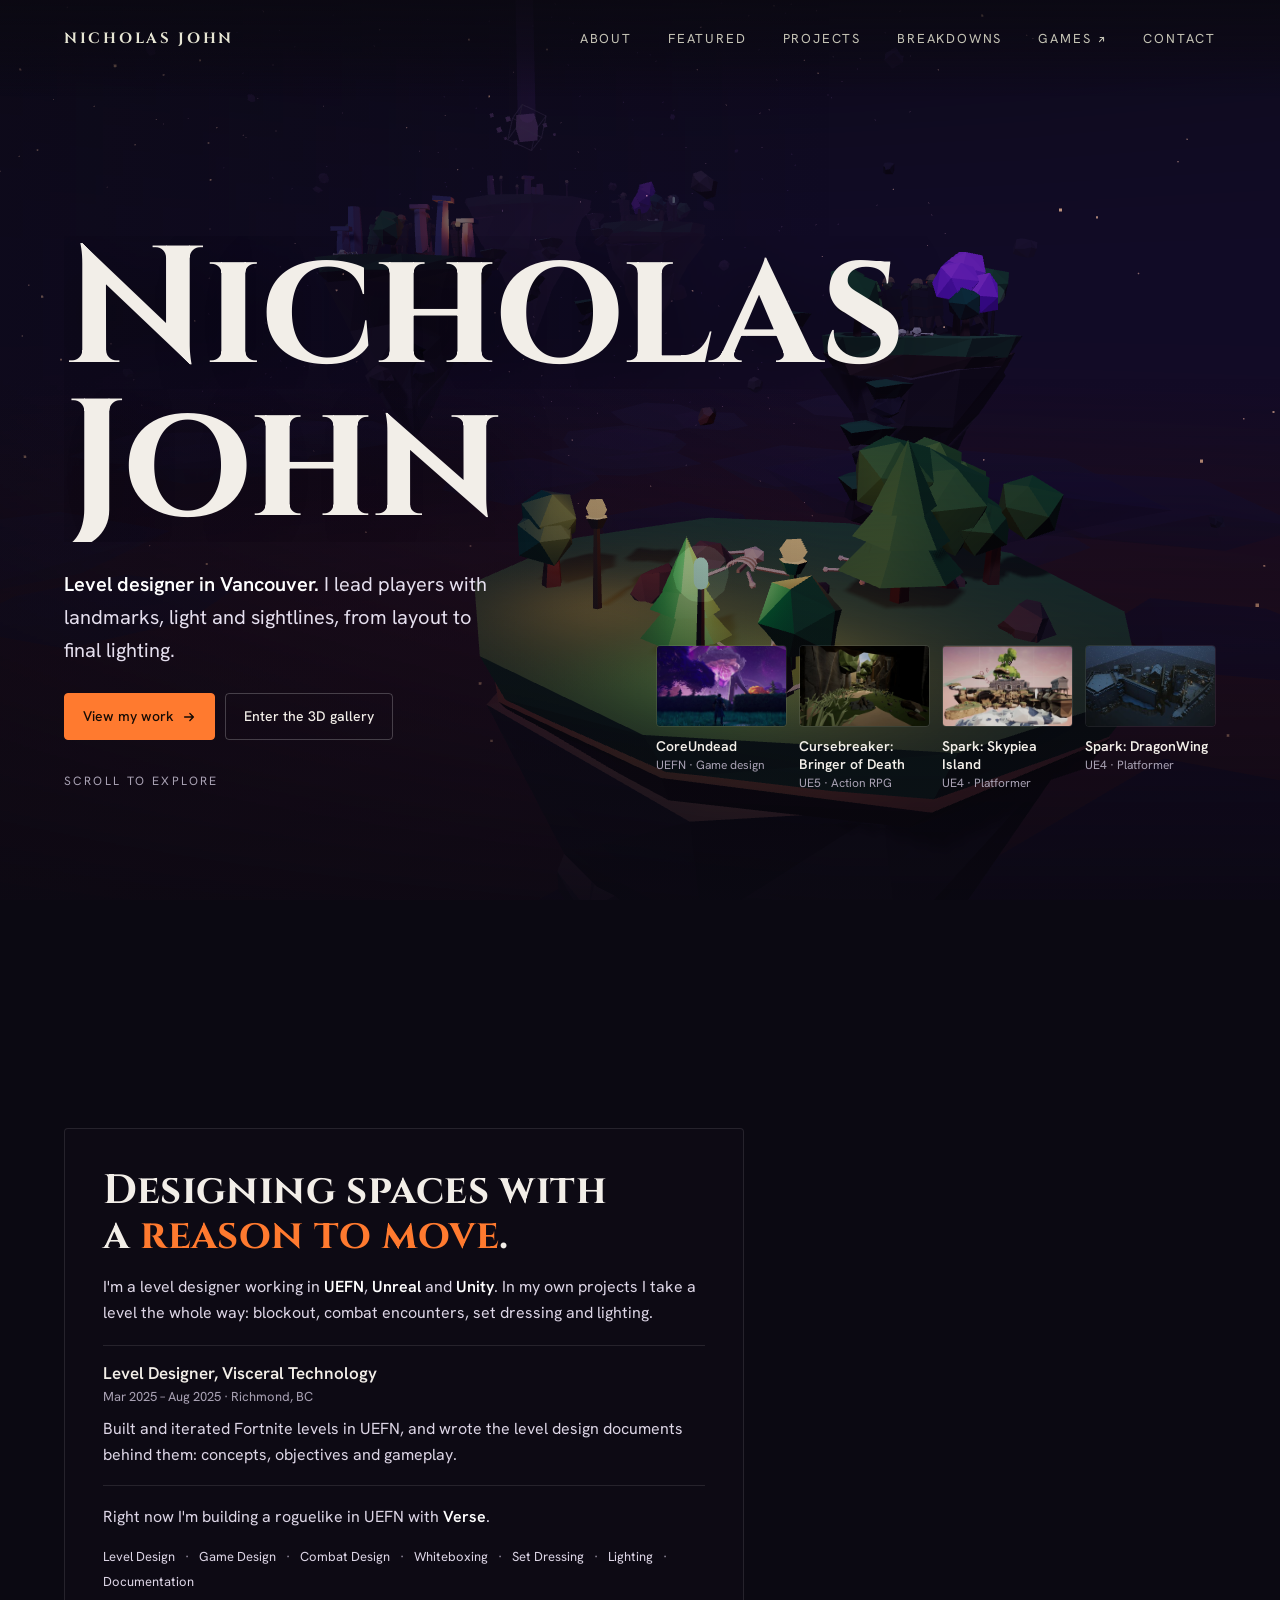
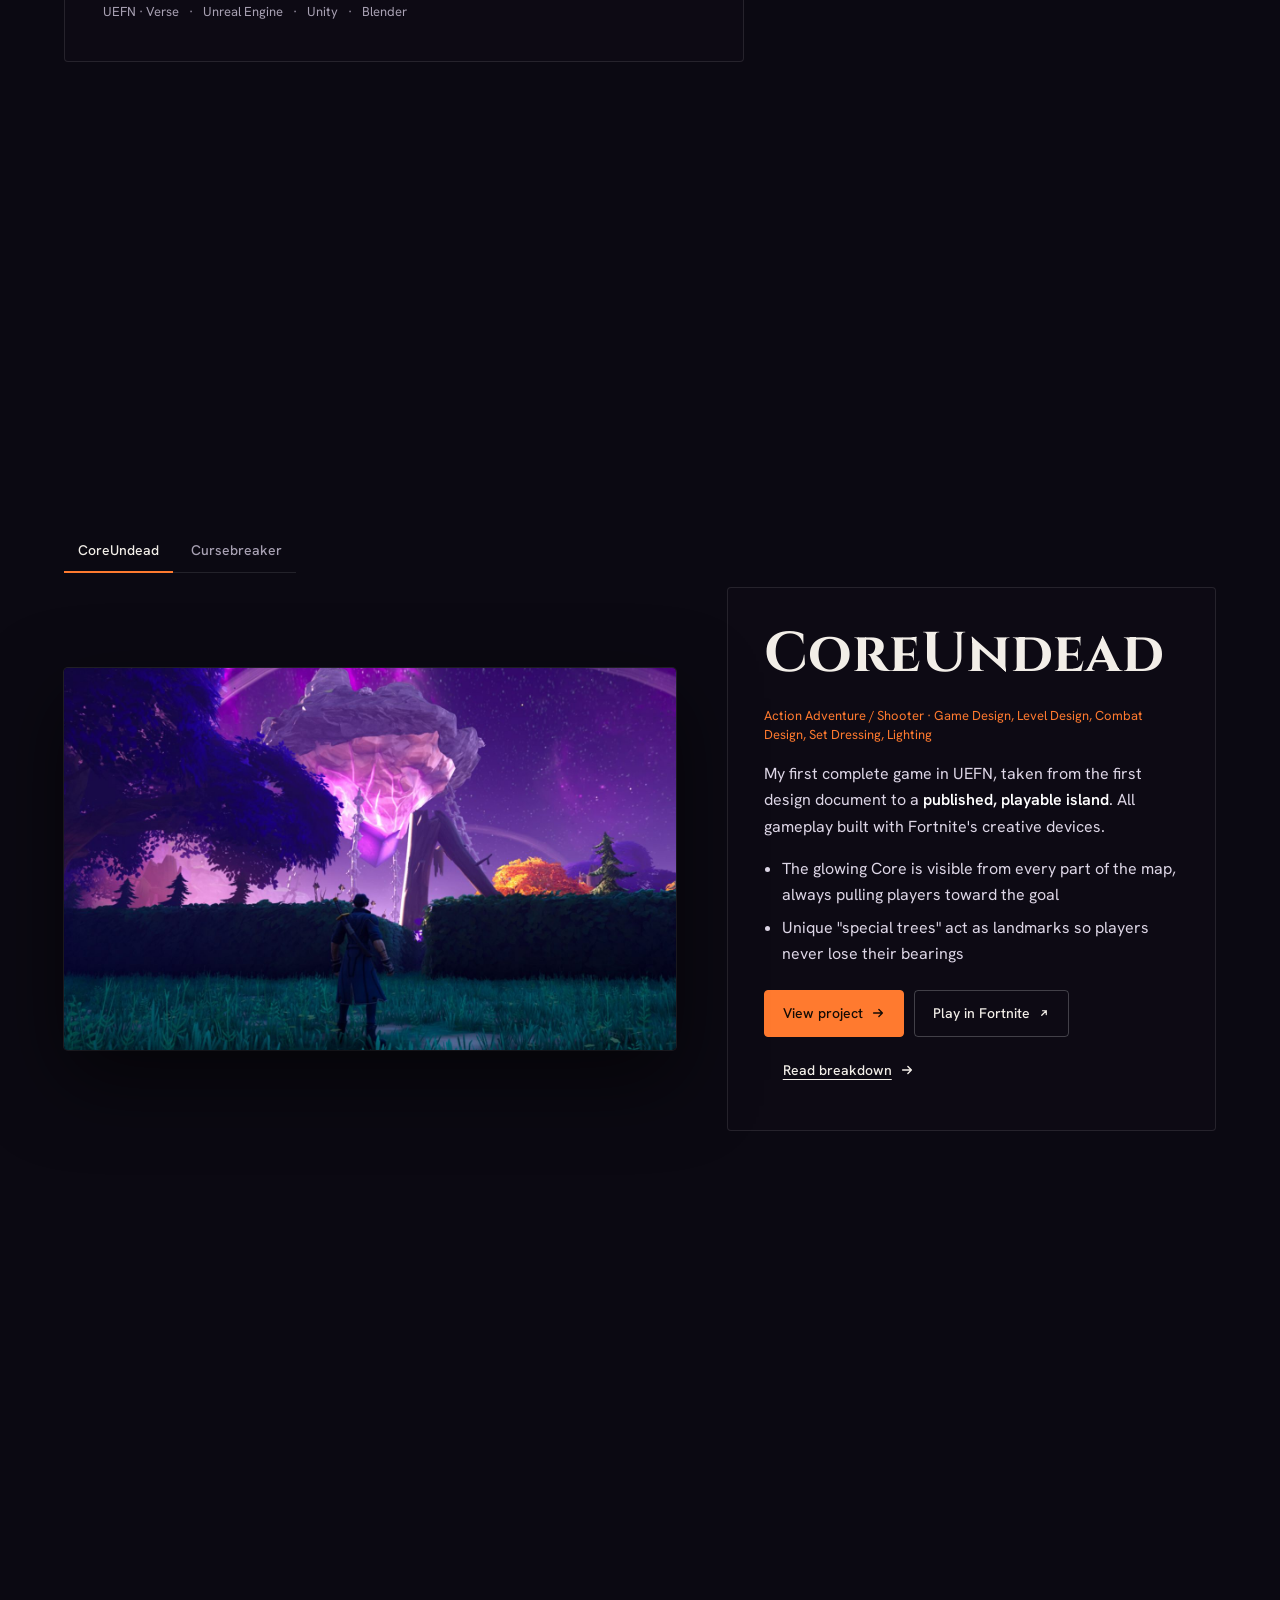
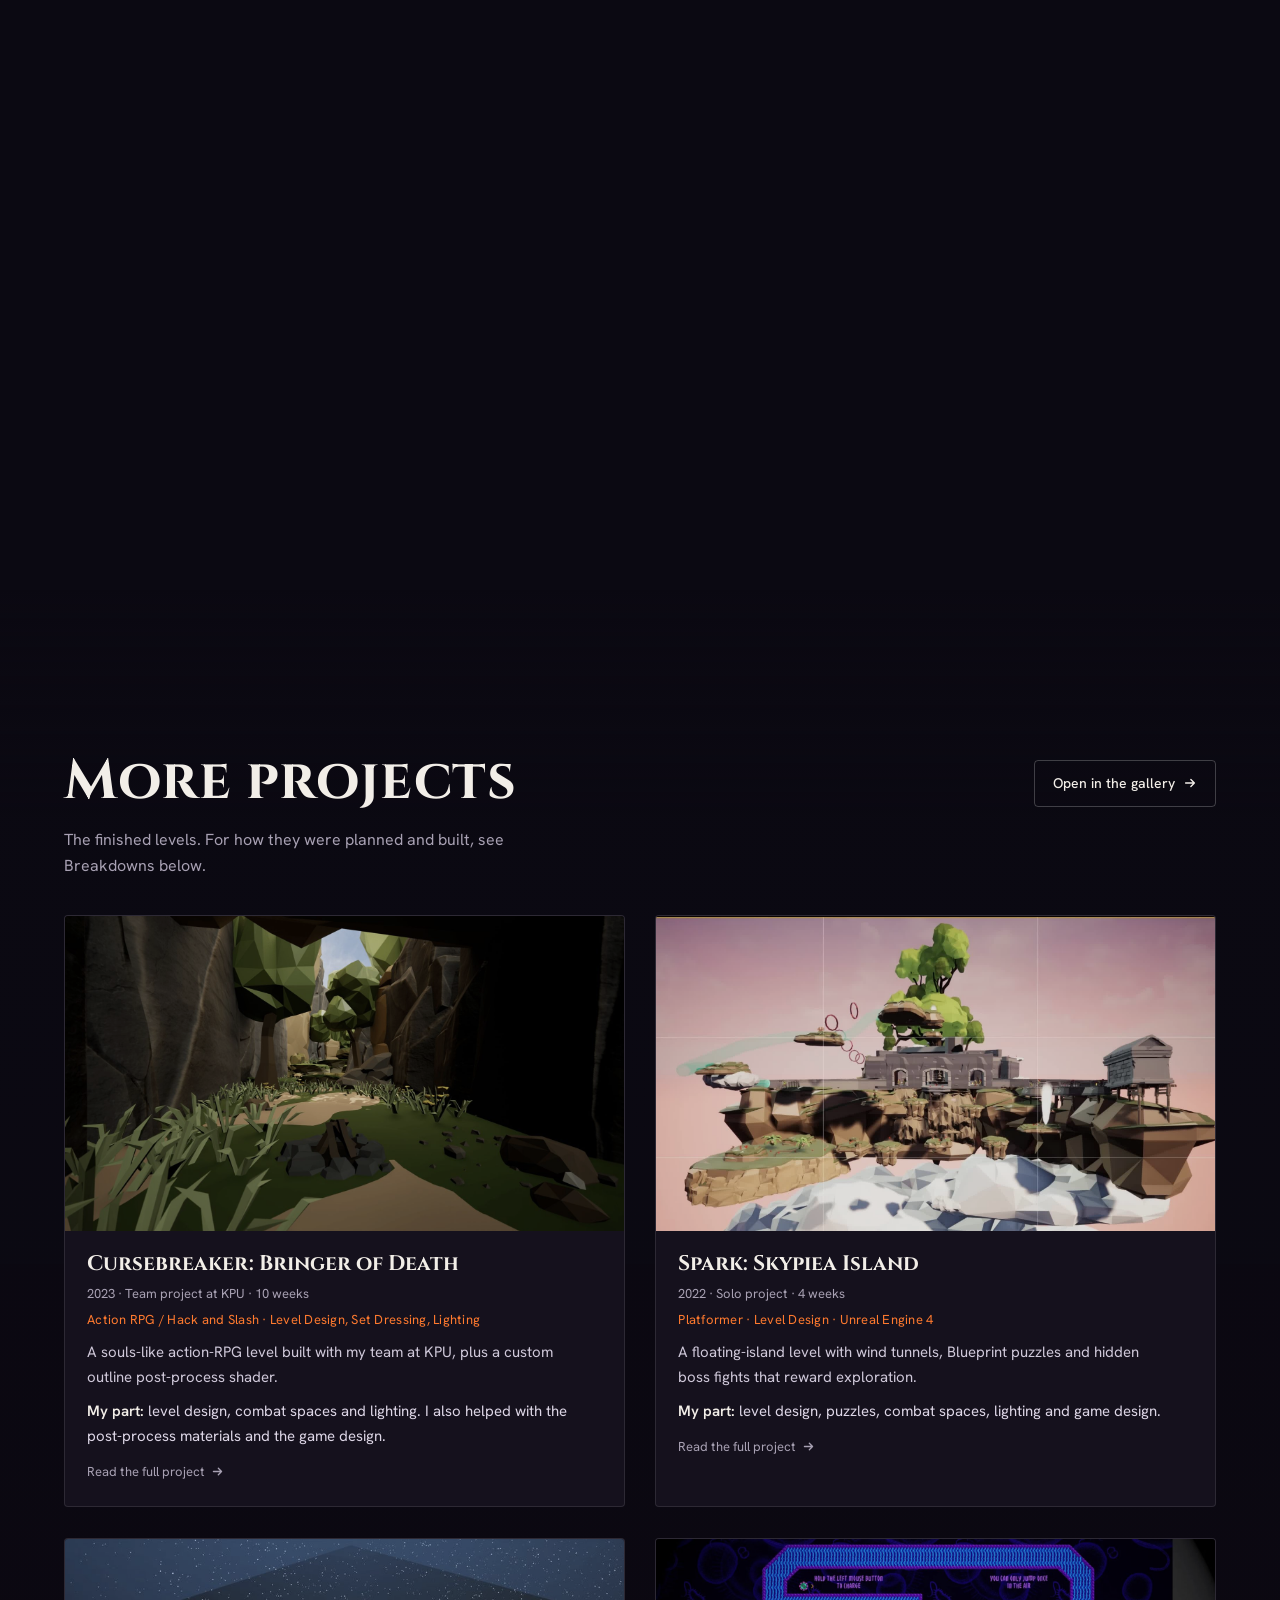
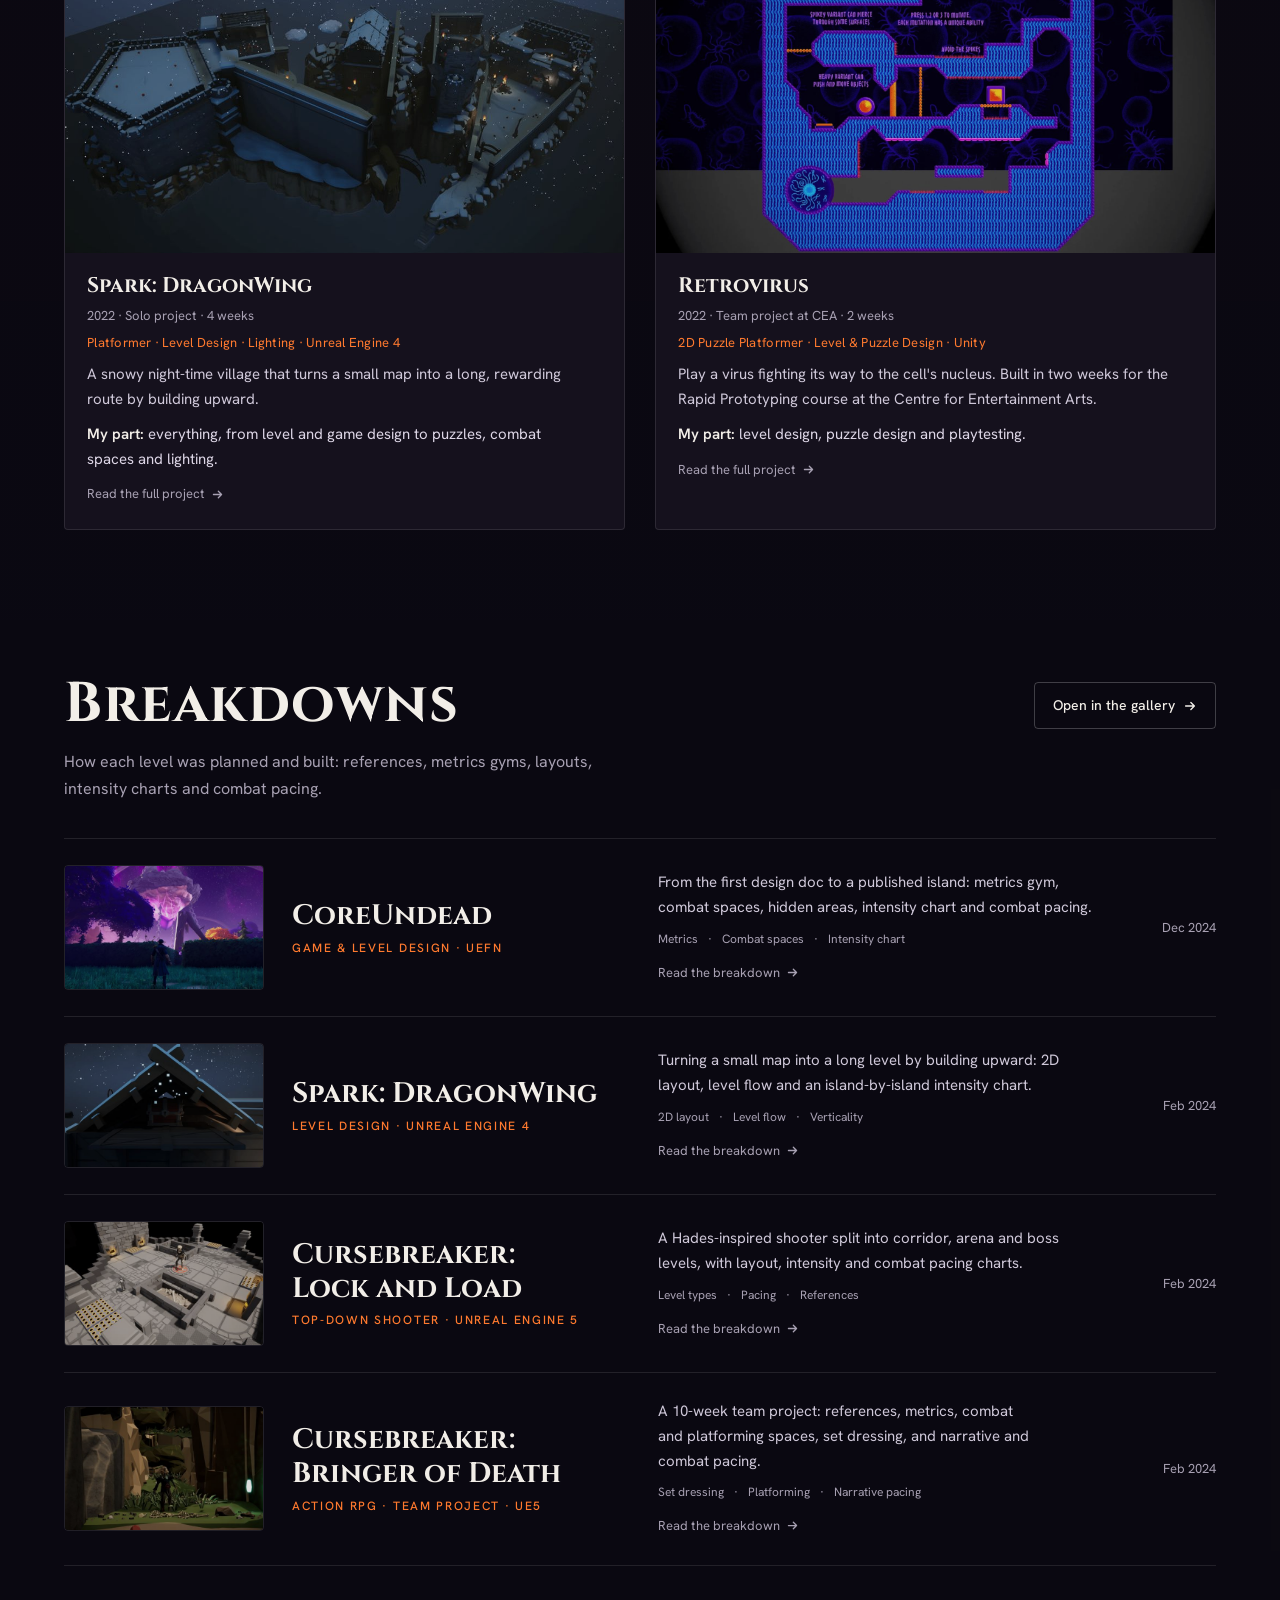
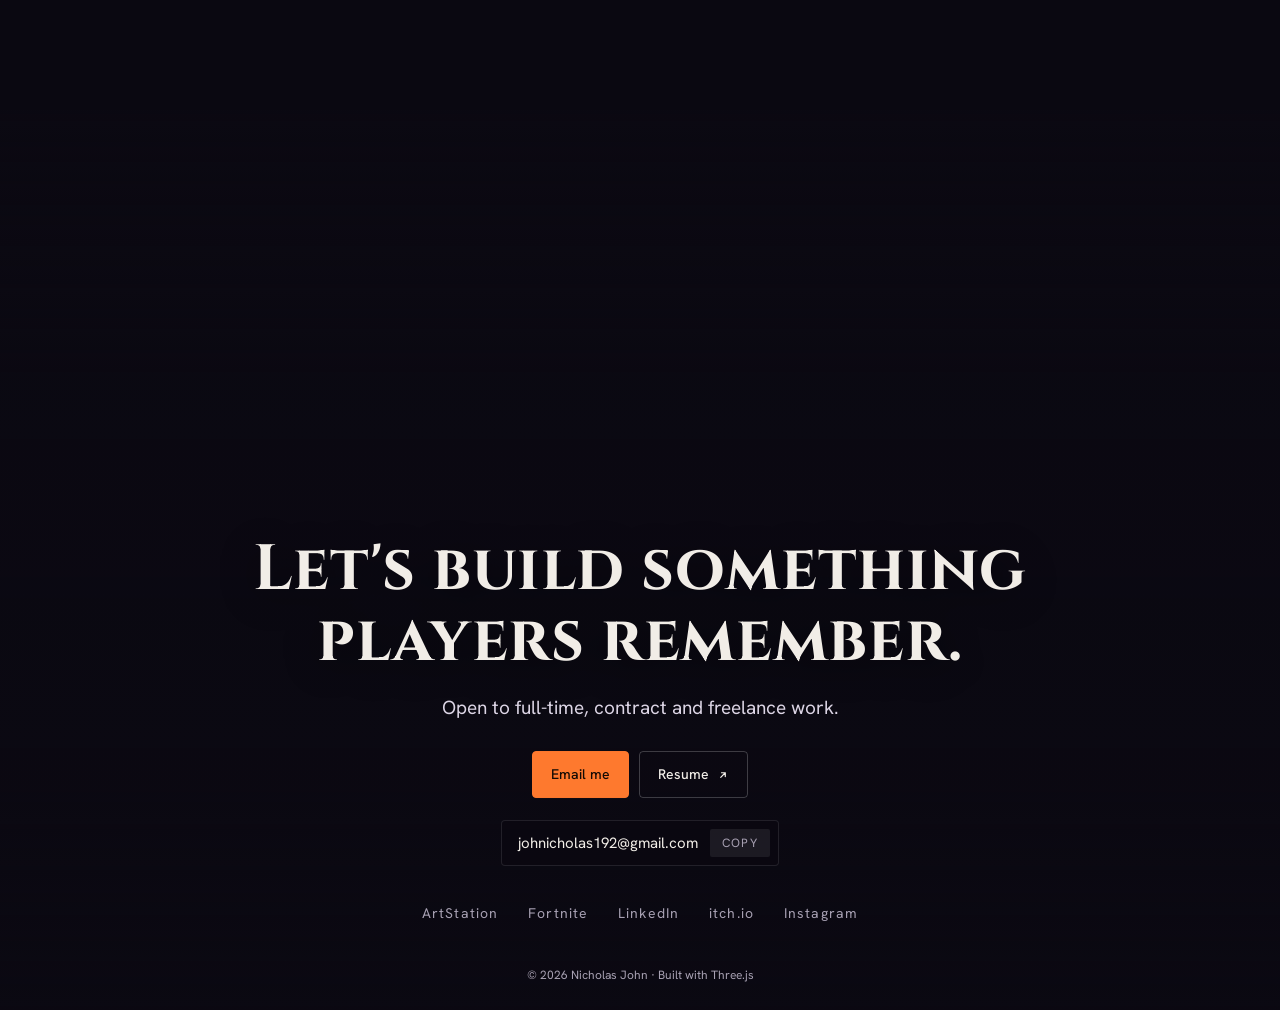
==== commit 67df376b: "Project pages: level in the first screen, wayfinding, image viewer, Fortnite profile - Main image or" ====
--- a/index.html
+++ b/index.html
@@ -153,7 +153,7 @@
           </ul>
           <div class="btns">
             <a class="btn primary" href="coreundead.html">View project <span class="ico ico-right" aria-hidden="true"></span></a>
-            <a class="btn" href="https://www.fortnite.com/@accidentalmallu/9981-8767-7616" target="_blank" rel="noopener">Play in Fortnite <span class="ico ico-out" aria-hidden="true"></span><span class="sr-only"> (opens in a new tab)</span></a>
+            <a class="btn" href="https://www.fortnite.com/@nocogames/9981-8767-7616" target="_blank" rel="noopener">Play in Fortnite <span class="ico ico-out" aria-hidden="true"></span><span class="sr-only"> (opens in a new tab)</span></a>
             <a class="btn ghost" href="coreundead-breakdown.html">Read breakdown <span class="ico ico-right" aria-hidden="true"></span></a>
           </div>
         </div>
@@ -428,6 +428,7 @@
         </button>
         <div class="socials">
           <a href="https://www.artstation.com/nicholasjohn" target="_blank" rel="noopener">ArtStation</a>
+          <a href="https://www.fortnite.com/@nocogames" target="_blank" rel="noopener">Fortnite</a>
           <a href="https://www.linkedin.com/in/nicholas-johnn" target="_blank" rel="noopener">LinkedIn</a>
           <a href="https://accidentalmallu.itch.io/" target="_blank" rel="noopener">itch.io</a>
           <a href="https://www.instagram.com/nocogames_" target="_blank" rel="noopener">Instagram</a>
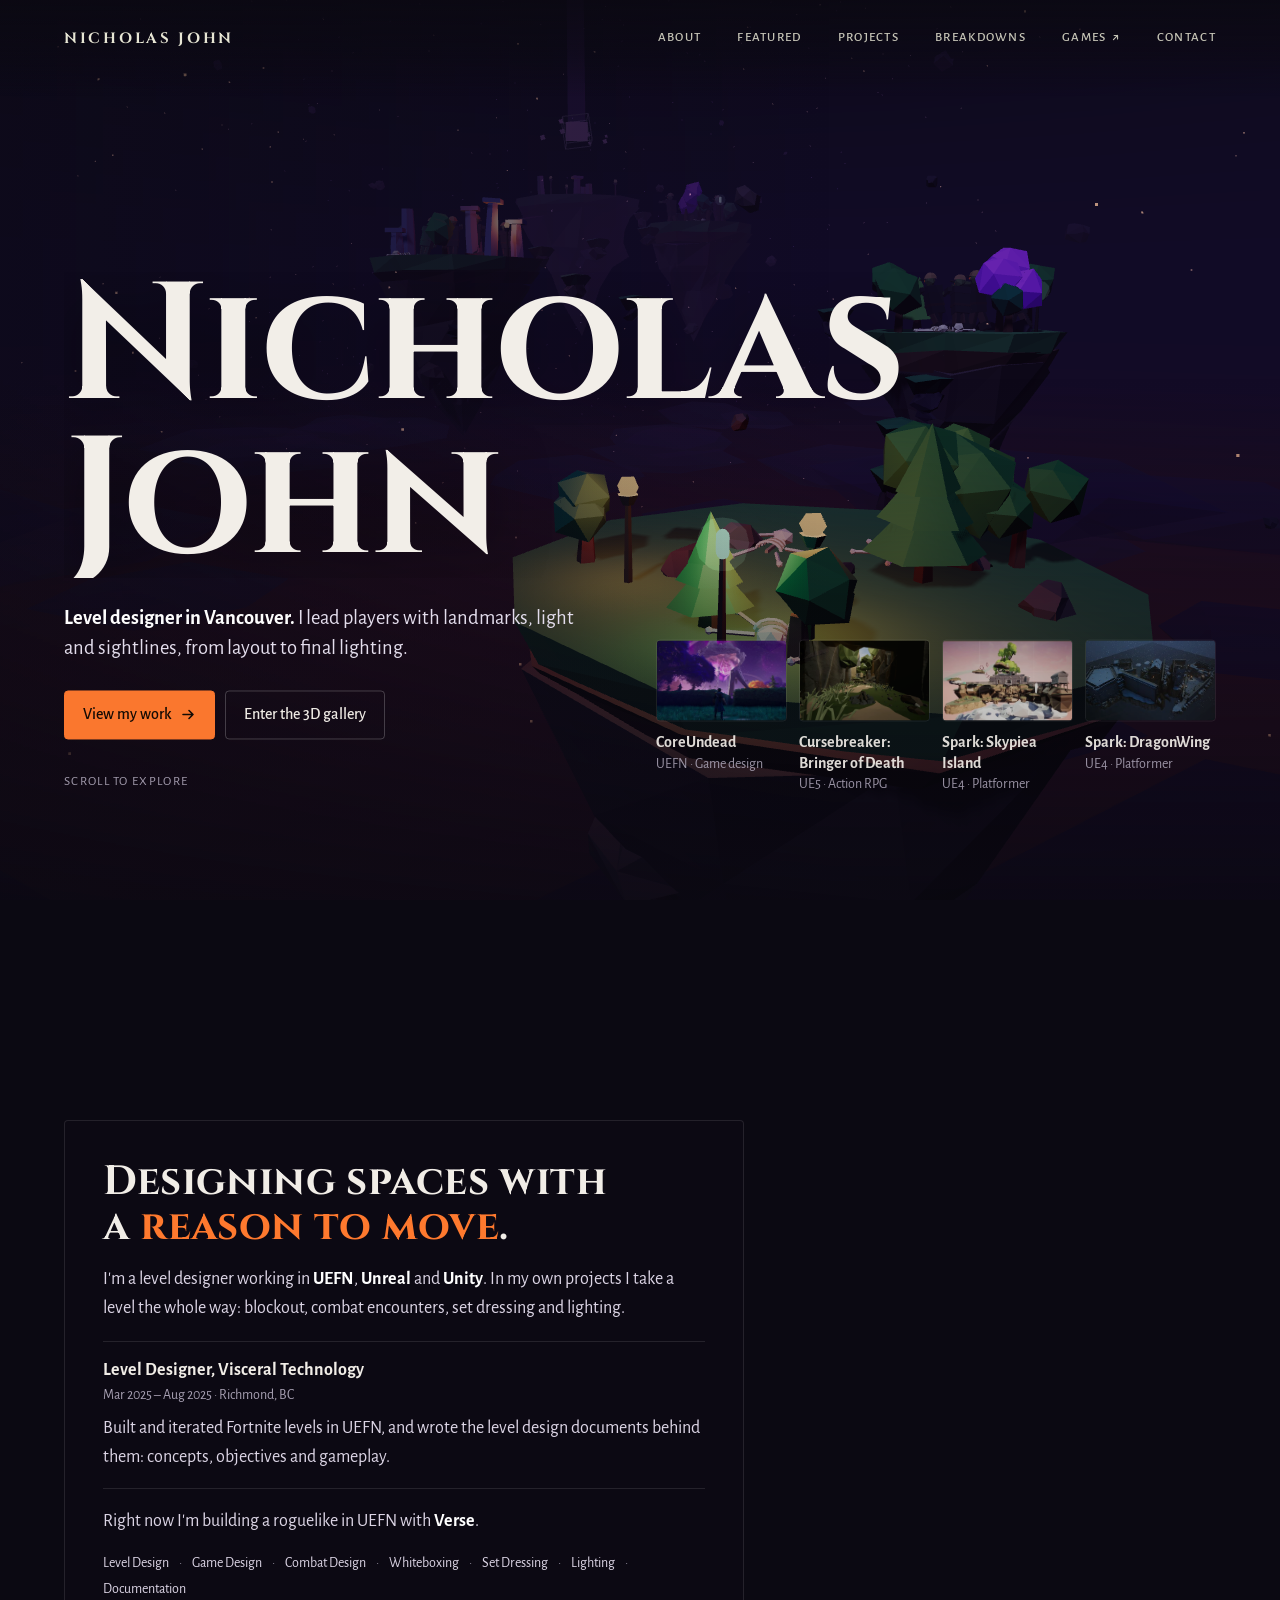
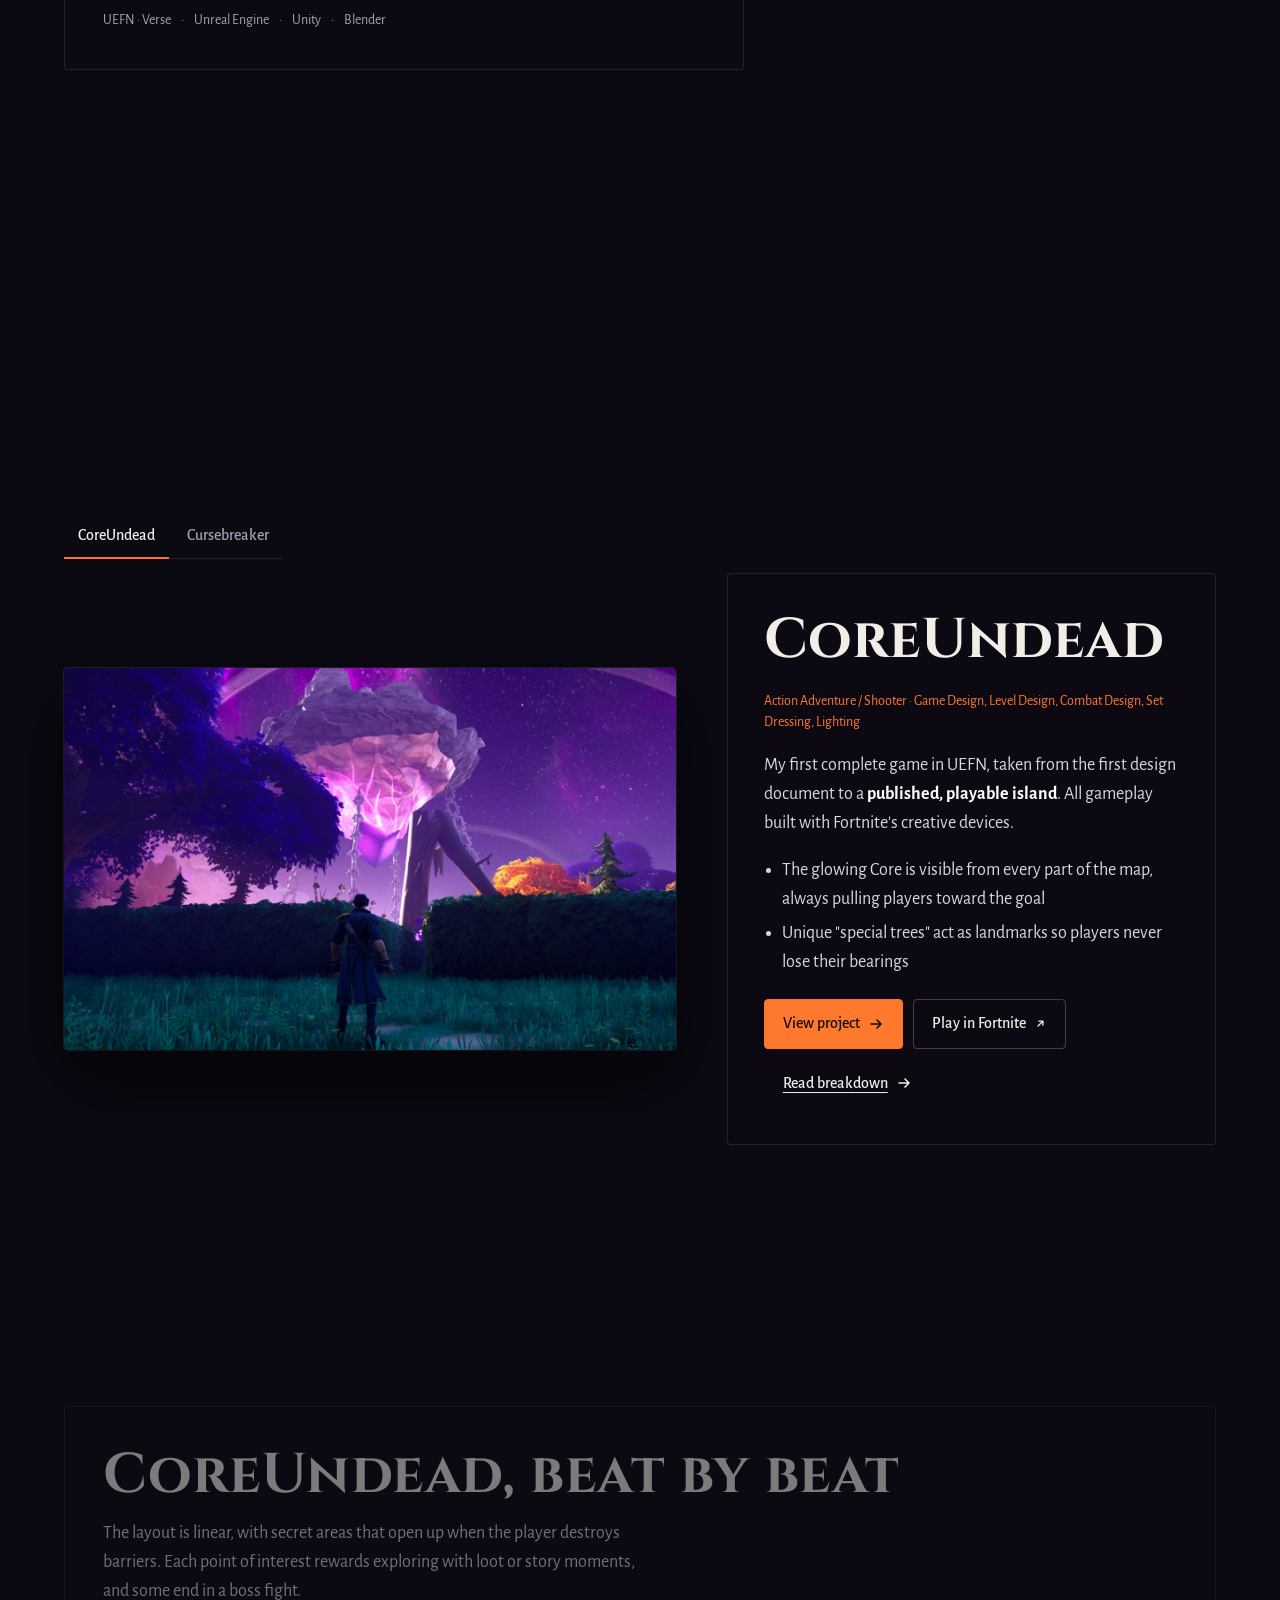
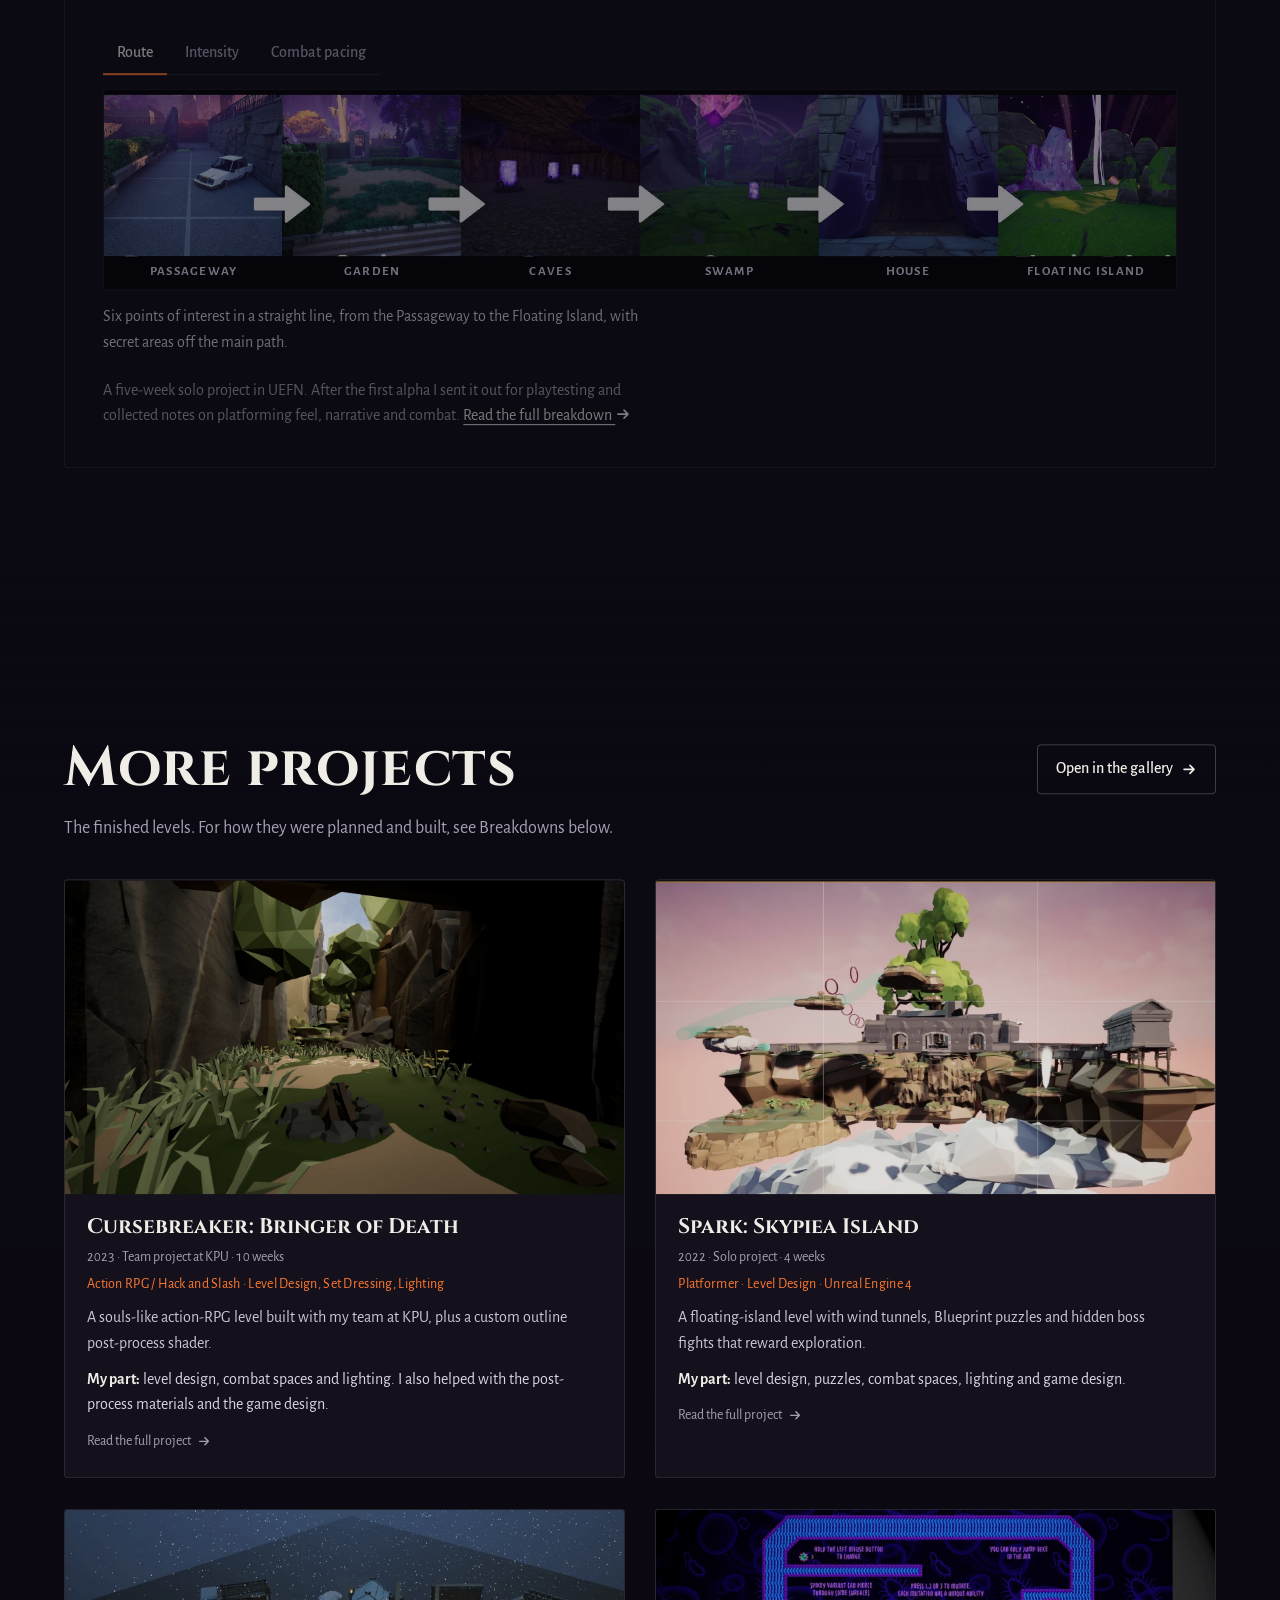
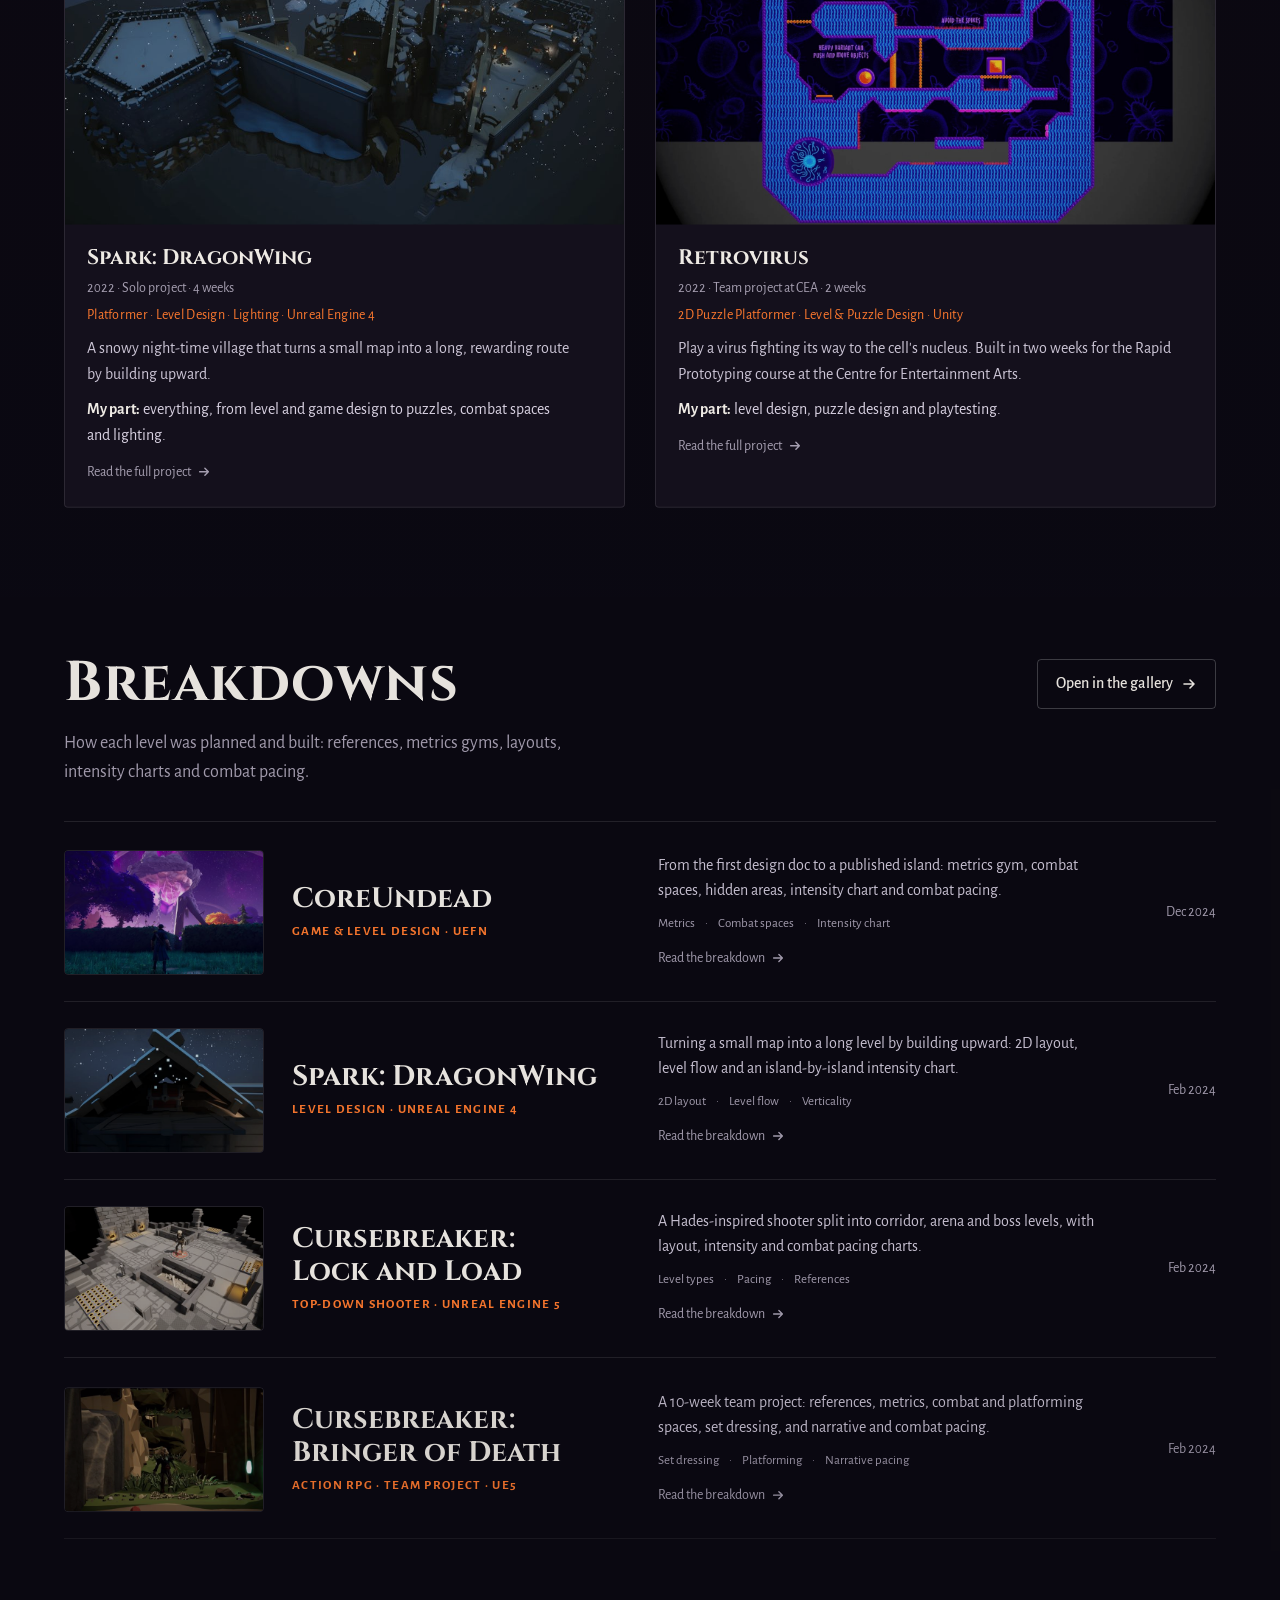
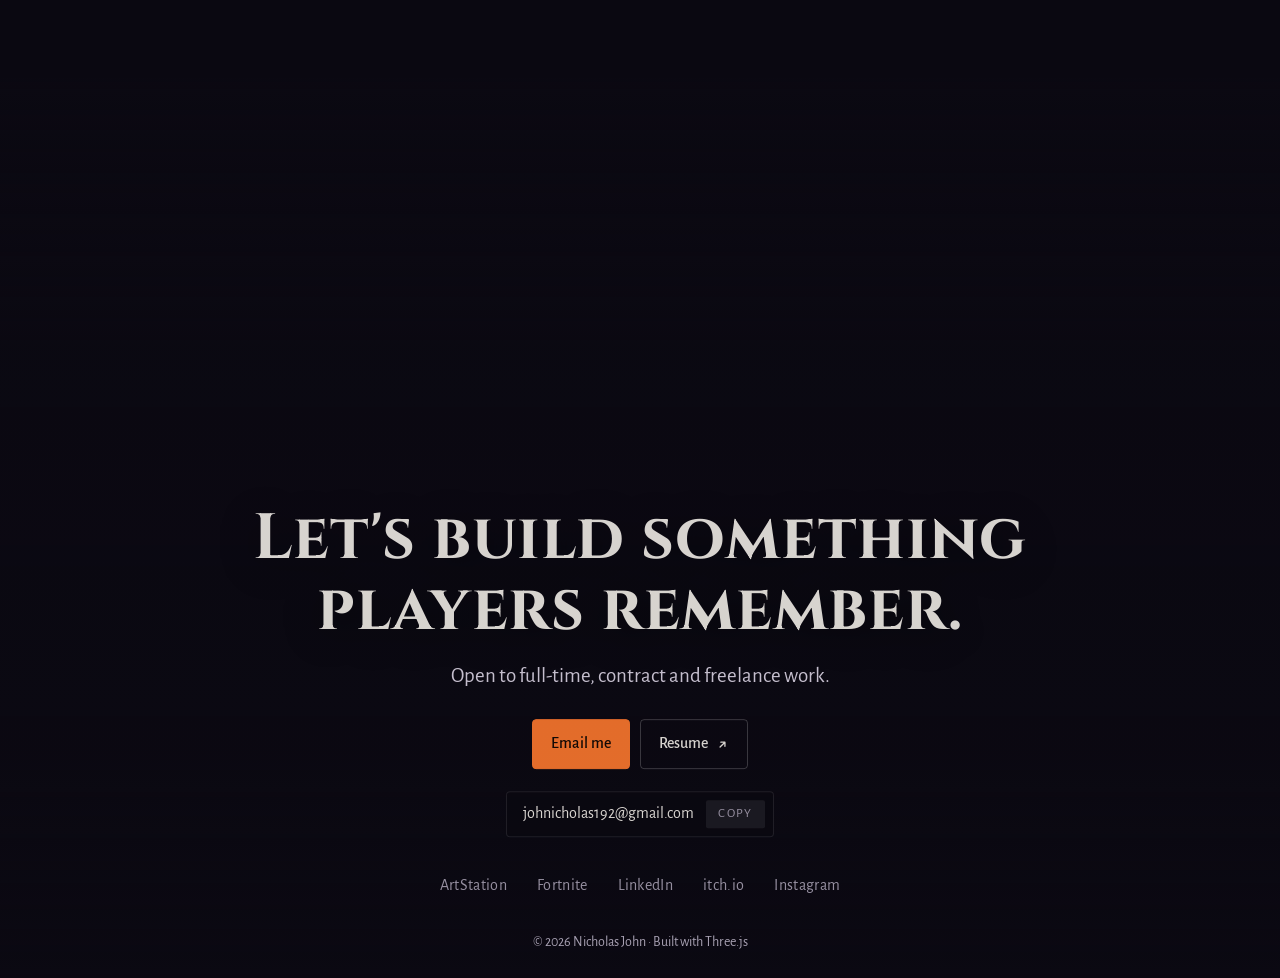
==== commit 3b04de4b: "Typography: Alegreya Sans body with Cinzel, five-role type scale - Body font Alegreya Sans (was Hank" ====
--- a/index.html
+++ b/index.html
@@ -37,7 +37,7 @@
 
   <link rel="preconnect" href="https://fonts.googleapis.com">
   <link rel="preconnect" href="https://fonts.gstatic.com" crossorigin>
-  <link href="https://fonts.googleapis.com/css2?family=Cinzel:wght@700&family=Hanken+Grotesk:wght@400;500;600&display=swap" rel="stylesheet">
+  <link href="https://fonts.googleapis.com/css2?family=Cinzel:wght@700&family=Alegreya+Sans:wght@400;500;700&display=swap" rel="stylesheet">
   <link rel="icon" href="favicon.svg" type="image/svg+xml">
   <link rel="modulepreload" href="vendor/three.module.min.js">
   <!-- Failsafe: the loading screen only shows when JavaScript runs, and clears itself
@@ -49,7 +49,7 @@
       var l = document.getElementById('loader'); if (l) l.classList.add('done');
     }, 5000);
   </script>
-  <link rel="stylesheet" href="style.css?v=25">
+  <link rel="stylesheet" href="style.css?v=27">
 </head>
 <body>
   <!-- 3D world behind everything -->
@@ -439,12 +439,12 @@
   </main>
 
 
-  <script src="case.js?v=25"></script>
-  <script src="nav.js?v=25"></script>
+  <script src="case.js?v=27"></script>
+  <script src="nav.js?v=27"></script>
   <script src="vendor/gsap.min.js"></script>
   <script src="vendor/ScrollTrigger.min.js"></script>
-  <script src="ui.js?v=25"></script>
+  <script src="ui.js?v=27"></script>
   <!-- Bump ?v= on these when the files change, so browsers never mix a new page with an old cached script -->
-  <script type="module" src="main.js?v=25"></script>
+  <script type="module" src="main.js?v=27"></script>
 </body>
 </html>
--- a/style.css
+++ b/style.css
@@ -7,13 +7,17 @@
   --r: 4px;                         /* one small corner radius, cut-stone rather than pill */
   --line: rgba(255, 255, 255, 0.1);
   --serif: "Cinzel", Georgia, serif;
-  --sans: "Hanken Grotesk", system-ui, -apple-system, Segoe UI, sans-serif;
+  --sans: "Alegreya Sans", "Segoe UI", system-ui, -apple-system, sans-serif;
   --pad: clamp(16px, 5vw, 72px);
-  /* type roles: body copy, secondary copy, metadata, uppercase labels */
-  --fs-body: 16px;
-  --fs-small: 15px;
-  --fs-meta: 13px;
-  --fs-label: 12px;
+  /* type roles (Alegreya Sans runs small, so sizes sit ~1px above a typical grotesk):
+     lede = intros and small headings, body = reading text, small = cards/captions/buttons,
+     meta = dates and credits, label = uppercase labels (always --track-label) */
+  --fs-lede: 21px;
+  --fs-body: 18px;
+  --fs-small: 16px;
+  --fs-meta: 14px;
+  --fs-label: 13px;
+  --track-label: .1em;
 }
 
 * { box-sizing: border-box; }
@@ -22,12 +26,12 @@
   margin: 0;
   background: var(--bg);
   color: var(--ink);
-  font: 400 16px/1.65 var(--sans);
+  font: 400 var(--fs-body)/1.6 var(--sans);
   -webkit-font-smoothing: antialiased;
   overflow-x: hidden;
 }
 a { color: inherit; }
-strong { color: #fff; font-weight: 600; }
+strong { color: #fff; font-weight: 700; }
 em { font-style: normal; color: var(--accent); }
 h1, h2, h3 { text-wrap: balance; }
 p, li { text-wrap: pretty; }
@@ -82,15 +86,15 @@
 }
 .nav-logo { font: 700 15px var(--serif); letter-spacing: .18em; text-decoration: none; text-transform: uppercase; white-space: nowrap; padding: 13px 0; display: inline-block; }   /* 44px tall tap target */
 .nav nav { display: flex; gap: clamp(14px, 3vw, 36px); }
-.nav nav a { padding: 14px 0; text-decoration: none; font-size: var(--fs-meta); letter-spacing: .14em; text-transform: uppercase; opacity: .85; white-space: nowrap; }
+.nav nav a { padding: 14px 0; text-decoration: none; font-size: var(--fs-label); font-weight: 500; letter-spacing: var(--track-label); text-transform: uppercase; opacity: .85; white-space: nowrap; }
 .nav nav a:hover { opacity: 1; }
 .nav nav a[aria-current] { opacity: 1; text-decoration: underline; text-decoration-thickness: 1px; text-underline-offset: 7px; }   /* the section you're in */
 
 /* ---------- shared ---------- */
 section { position: relative; padding: 0 var(--pad); }
-.contact-note { margin: -4px 0 28px; color: #ddd6e6; font-size: clamp(16px, 1.5vw, 19px); }
+.contact-note { margin: -4px 0 28px; color: #ddd6e6; font-size: var(--fs-lede); line-height: 1.45; }
 h2 { font: 700 clamp(30px, 4.4vw, 56px)/1.1 var(--serif); margin: 0 0 20px; letter-spacing: .01em; }
-h3 { font: 600 20px/1.3 var(--sans); margin: 0 0 4px; }
+h3 { font: 700 var(--fs-lede)/1.25 var(--sans); margin: 0 0 4px; }
 .muted { color: var(--muted); margin: 0 0 14px; font-size: var(--fs-meta); }
 
 .glass {
@@ -109,8 +113,8 @@
   text-shadow: 0 10px 60px rgba(0,0,0,.45); }
 .hero-title .line { display: block; overflow: hidden; }
 .hero-title .line span { display: inline-block; }
-.hero-sub { max-width: 520px; font-size: clamp(16px, 1.6vw, 20px); color: #e5dfee; margin: 22px 0 0; }
-.scroll-hint { margin-top: 42px; display: flex; align-items: center; gap: 12px; font-size: var(--fs-label); letter-spacing: .2em; text-transform: uppercase; color: var(--muted); }
+.hero-sub { max-width: 520px; font-size: clamp(var(--fs-body), 1.6vw, var(--fs-lede)); line-height: 1.45; color: #e5dfee; margin: 22px 0 0; }
+.scroll-hint { margin-top: 42px; display: flex; align-items: center; gap: 12px; font-size: var(--fs-label); letter-spacing: var(--track-label); text-transform: uppercase; color: var(--muted); }
 
 /* ---------- about / exp panels ---------- */
 .panel { min-height: 110vh; display: flex; align-items: center; }
@@ -120,7 +124,7 @@
 .card ul { margin: 0; padding-left: 18px; color: #ddd6e6; }
 .card li { margin: 4px 0; }
 .about-job { margin: 18px 0; padding: 16px 0; border-top: 1px solid var(--line); border-bottom: 1px solid var(--line); }
-.about-job h3 { font: 600 17px/1.35 var(--sans); margin: 0; }
+.about-job h3 { font: 700 var(--fs-body)/1.35 var(--sans); margin: 0; }
 .card .about-job-meta { margin: 2px 0 8px; color: var(--muted); font-size: var(--fs-meta); }
 .card .about-job p:last-child { margin: 0; }
 /* About: a wider card with a smaller heading, so the whole card fits one laptop screen */
@@ -162,7 +166,7 @@
 
 .btns { display: flex; flex-wrap: wrap; gap: 10px; }
 .btns.center { justify-content: center; }
-.btn { display: inline-flex; align-items: center; padding: 11px 18px; border-radius: var(--r); font-size: 14px; font-weight: 500;
+.btn { display: inline-flex; align-items: center; padding: 11px 18px; border-radius: var(--r); font-size: var(--fs-small); font-weight: 500;
   text-decoration: none; border: 1px solid rgba(255,255,255,.22); transition: background .25s, border-color .25s; }
 .btn { min-height: 44px; gap: 8px; }   /* keeps the space before → */
 @media (hover: hover) { .btn:hover { border-color: #fff; } }
@@ -189,7 +193,7 @@
 .js .case-tabs, .js .feature-tabs { display: inline-flex; }
 .case-tabs button, .feature-tabs button {
   min-height: 44px; padding: 0 14px; margin-bottom: -1px; border: 0; border-bottom: 2px solid transparent; background: none; cursor: pointer;
-  color: var(--muted); font: 500 14px var(--sans); white-space: nowrap; transition: background .25s, color .25s;
+  color: var(--muted); font: 500 var(--fs-small) var(--sans); white-space: nowrap; transition: background .25s, color .25s;
 }
 .case-tabs button:hover, .feature-tabs button:hover { color: var(--ink); }
 .case-tabs button[aria-selected="true"], .feature-tabs button[aria-selected="true"] { color: var(--ink); border-bottom-color: var(--accent); }
@@ -200,16 +204,16 @@
 .case-frames img { grid-area: 1 / 1; display: block; width: 100%; height: auto; opacity: 0; transition: opacity .45s ease; }
 .case-labels {
   display: grid; grid-template-columns: repeat(6, 1fr); margin: 0; padding: 8px 0 9px; list-style: none; background: #000;
-  font: 600 var(--fs-label)/1.3 var(--sans); letter-spacing: .08em; text-transform: uppercase; color: #ddd6e6; text-align: center;
+  font: 700 var(--fs-label)/1.3 var(--sans); letter-spacing: var(--track-label); text-transform: uppercase; color: #ddd6e6; text-align: center;
 }
 .case-labels-full { min-width: 760px; }
 /* High / Low marks along the left edge, on the Intensity and Combat pacing charts only */
 .case-scale {
   position: absolute; z-index: 1; left: 10px; top: 8px; bottom: 8px; display: none; flex-direction: column; justify-content: space-between;
-  font: 600 11px/1 var(--sans); font-style: normal; letter-spacing: .1em; text-transform: uppercase; color: #fff;
+  font: 700 12px/1 var(--sans); font-style: normal; letter-spacing: var(--track-label);   /* chart High/Low marks: deliberately below the label size */ text-transform: uppercase; color: #fff;
   text-shadow: 0 1px 3px #000, 0 0 8px #000; pointer-events: none;
 }
-.case-scale b { font-weight: 600; }
+.case-scale b { font-weight: 700; }
 .case-strip[data-view="intensity"] .case-scale,
 .case-strip[data-view="combat"] .case-scale { display: flex; }
 .case-rows { display: none; }
@@ -303,7 +307,7 @@
 .proj-body p { margin: 0; color: #cfc8d9; font-size: var(--fs-small); max-width: 62ch; }
 .proj-body .proj-meta { margin: 0 0 6px; color: var(--muted); font-size: var(--fs-meta); font-variant-numeric: tabular-nums; }   /* year · team or solo · length */
 .proj-body .proj-did { margin-top: 10px; color: #ddd6e6; }   /* what he owned on the project */
-.proj-body .proj-did strong { color: var(--ink); font-weight: 600; }
+.proj-body .proj-did strong { color: var(--ink); font-weight: 700; }
 /* "View on ArtStation ↗": says the card or row leaves the site */
 .ext-label { display: inline-flex; align-items: center; gap: 6px; margin-top: 12px; font-size: var(--fs-meta); color: var(--muted); transition: color .25s; }
 .proj:hover .ext-label, .bd-link:hover .ext-label { color: var(--accent); }
@@ -323,7 +327,7 @@
 .bd-link:hover .bd-thumb img { filter: none; }
 .bd-title { font: 700 clamp(20px, 2.2vw, 30px)/1.2 var(--serif); margin: 0; transition: color .3s; }
 .bd-link:hover .bd-title { color: var(--accent); }
-.bd-sub { display: block; font: 500 var(--fs-label)/1.5 var(--sans); letter-spacing: .14em; text-transform: uppercase; color: var(--accent); margin-top: 6px; }
+.bd-sub { display: block; font: 700 var(--fs-label)/1.5 var(--sans); letter-spacing: var(--track-label); text-transform: uppercase; color: var(--accent); margin-top: 6px; }
 .bd-sum { margin: 0; color: #cfc8d9; font-size: var(--fs-small); }
 .bd-tags { display: flex; flex-wrap: wrap; gap: 2px 10px; margin-top: 10px; }
 .bd-tags span { font-size: var(--fs-label); color: var(--muted); }
@@ -353,19 +357,19 @@
 .contact h2 { font-size: clamp(32px, 5vw, 72px); }   /* sized to leave room for the Core above it */
 .email-line { margin: 22px auto 0; display: inline-flex; align-items: center; gap: 12px; padding: 8px 8px 8px 16px;
   border-radius: var(--r); border: 1px solid var(--line); background: rgba(11,9,18,.82);
-  color: var(--ink); font: 400 15px var(--sans); cursor: pointer; transition: border-color .25s; }
+  color: var(--ink); font: 400 var(--fs-small) var(--sans); cursor: pointer; transition: border-color .25s; }
 .email-line:hover { border-color: rgba(255,122,47,.6); }
-.email-copy { font-size: 12px; letter-spacing: .12em; text-transform: uppercase; padding: 6px 12px; border-radius: 2px;
+.email-copy { font-size: var(--fs-label); letter-spacing: var(--track-label); text-transform: uppercase; padding: 6px 12px; border-radius: 2px;
   background: rgba(255,255,255,.08); color: var(--muted); transition: background .25s, color .25s; }
 .email-line:hover .email-copy { background: var(--accent); color: #140b05; }
 .email-line.copied .email-copy { background: #3fbf7f; color: #06140c; }
 .contact-inner { display: flex; flex-direction: column; align-items: center; }
 .socials { margin-top: 24px; display: flex; gap: 4px 26px; justify-content: center; flex-wrap: wrap; }
-.socials a { text-decoration: none; color: var(--muted); font-size: 14px; letter-spacing: .08em; position: relative; padding: 12px 2px; }
+.socials a { text-decoration: none; color: var(--muted); font-size: var(--fs-small); letter-spacing: .02em; position: relative; padding: 12px 2px; }
 .socials a::after { content: ""; position: absolute; left: 2px; right: 2px; bottom: 8px; height: 1px; background: var(--accent); transform: scaleX(0); transition: transform .3s; transform-origin: left; }
 .socials a:hover { color: #fff; }
 .socials a:hover::after { transform: scaleX(1); }
-footer { position: absolute; left: 0; right: 0; bottom: 24px; font-size: 12px; color: var(--muted); }
+footer { position: absolute; left: 0; right: 0; bottom: 24px; font-size: var(--fs-meta); color: var(--muted); }
 
 /* ---------- gallery entry buttons ---------- */
 [hidden] { display: none !important; }
@@ -402,8 +406,8 @@
   border-radius: var(--r); border: 1px solid var(--line); filter: brightness(.86) saturate(.9);
   transition: border-color .3s, filter .4s;
 }
-.hw-title { display: block; margin-top: 10px; font: 600 14px/1.3 var(--sans); color: var(--ink); }
-.hw-meta { display: block; margin-top: 2px; font-size: var(--fs-label); line-height: 1.4; color: var(--muted); }
+.hw-title { display: block; margin-top: 10px; font: 700 var(--fs-small)/1.3 var(--sans); color: var(--ink); }
+.hw-meta { display: block; margin-top: 2px; font-size: var(--fs-meta); line-height: 1.4; color: var(--muted); }
 .hero-work a:hover img { border-color: rgba(255,122,47,.7); filter: none; }
 .hero-work a:hover .hw-title { color: var(--accent); }
 .hero-work a:focus-visible { outline-offset: 4px; }
@@ -448,12 +452,12 @@
 .g-back {
   position: absolute; top: 20px; left: var(--pad); display: inline-flex; gap: 8px; align-items: center;
   min-height: 44px; padding: 10px 18px; border-radius: var(--r); border: 1px solid rgba(255,255,255,.18); background: rgba(11,9,18,.82);
-  color: var(--ink); font: 500 var(--fs-meta) var(--sans); letter-spacing: .1em; text-transform: uppercase; cursor: pointer;
+  color: var(--ink); font: 700 var(--fs-label) var(--sans); letter-spacing: var(--track-label); text-transform: uppercase; cursor: pointer;
   transition: border-color .25s, background .25s;
 }
 .g-back:hover { border-color: var(--accent); }
-.g-count { position: absolute; top: 28px; right: var(--pad); font: 500 13px var(--sans); letter-spacing: .14em; color: var(--muted); }
-.g-count b { color: var(--ink); font-weight: 600; }
+.g-count { position: absolute; top: 28px; right: var(--pad); font: 500 var(--fs-meta) var(--sans); letter-spacing: .06em; font-variant-numeric: tabular-nums; color: var(--muted); }
+.g-count b { color: var(--ink); font-weight: 700; }
 .g-bottom { position: absolute; left: 0; right: 0; bottom: max(3.5vh, 18px); display: flex; flex-direction: column; align-items: center; gap: 14px; padding: 0 16px; text-align: center; }
 .g-info { min-height: 96px; }
 .g-info.in { animation: gIn .55s cubic-bezier(.2,.7,.2,1); }
@@ -469,7 +473,7 @@
   transition: width .35s, background .35s; }
 .g-ticks button:hover { background-color: rgba(255,255,255,.5); }
 .g-ticks button.on { width: 34px; background-color: var(--accent); }
-.g-hint { margin: 0; font-size: var(--fs-label); letter-spacing: .12em; text-transform: uppercase; color: var(--muted); }
+.g-hint { margin: 0; font-size: var(--fs-label); letter-spacing: var(--track-label); text-transform: uppercase; color: var(--muted); }
 @media (max-width: 600px) {
   .g-hint { display: none; }
   .g-info { min-height: 84px; }
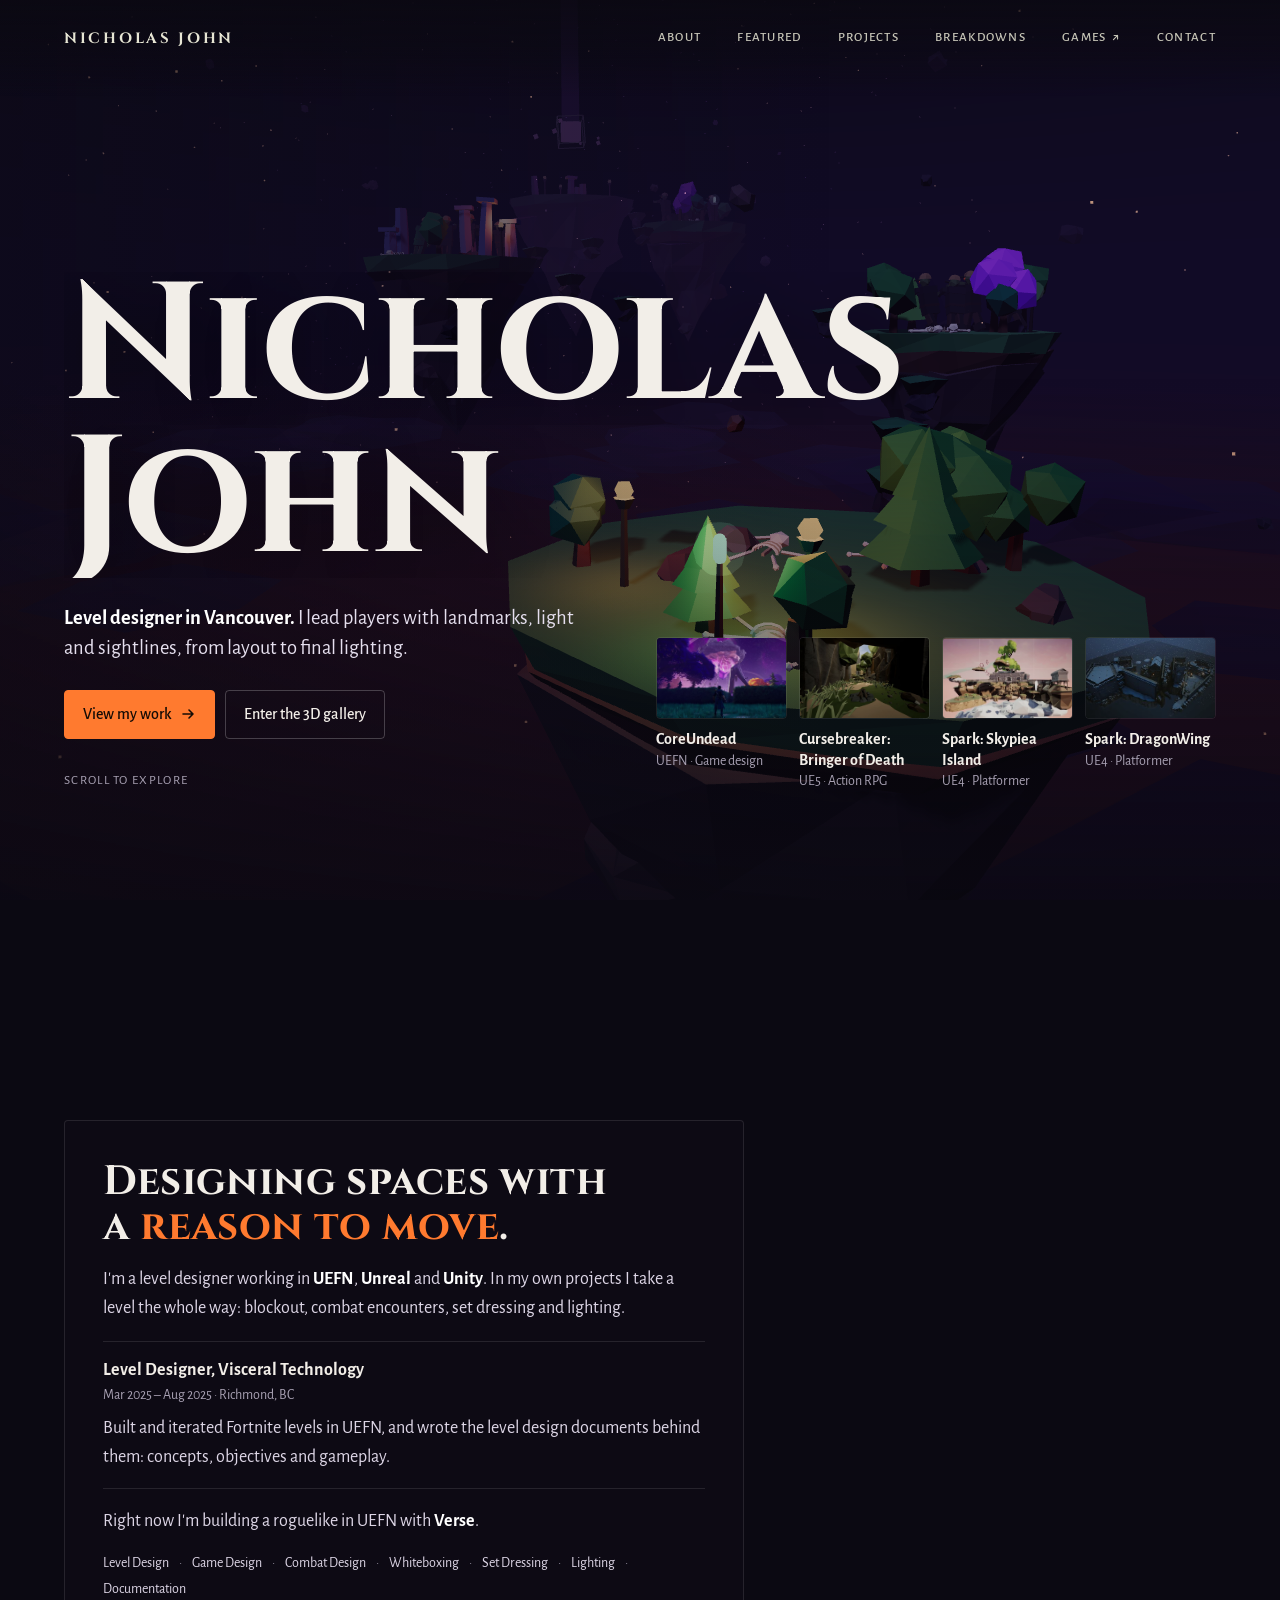
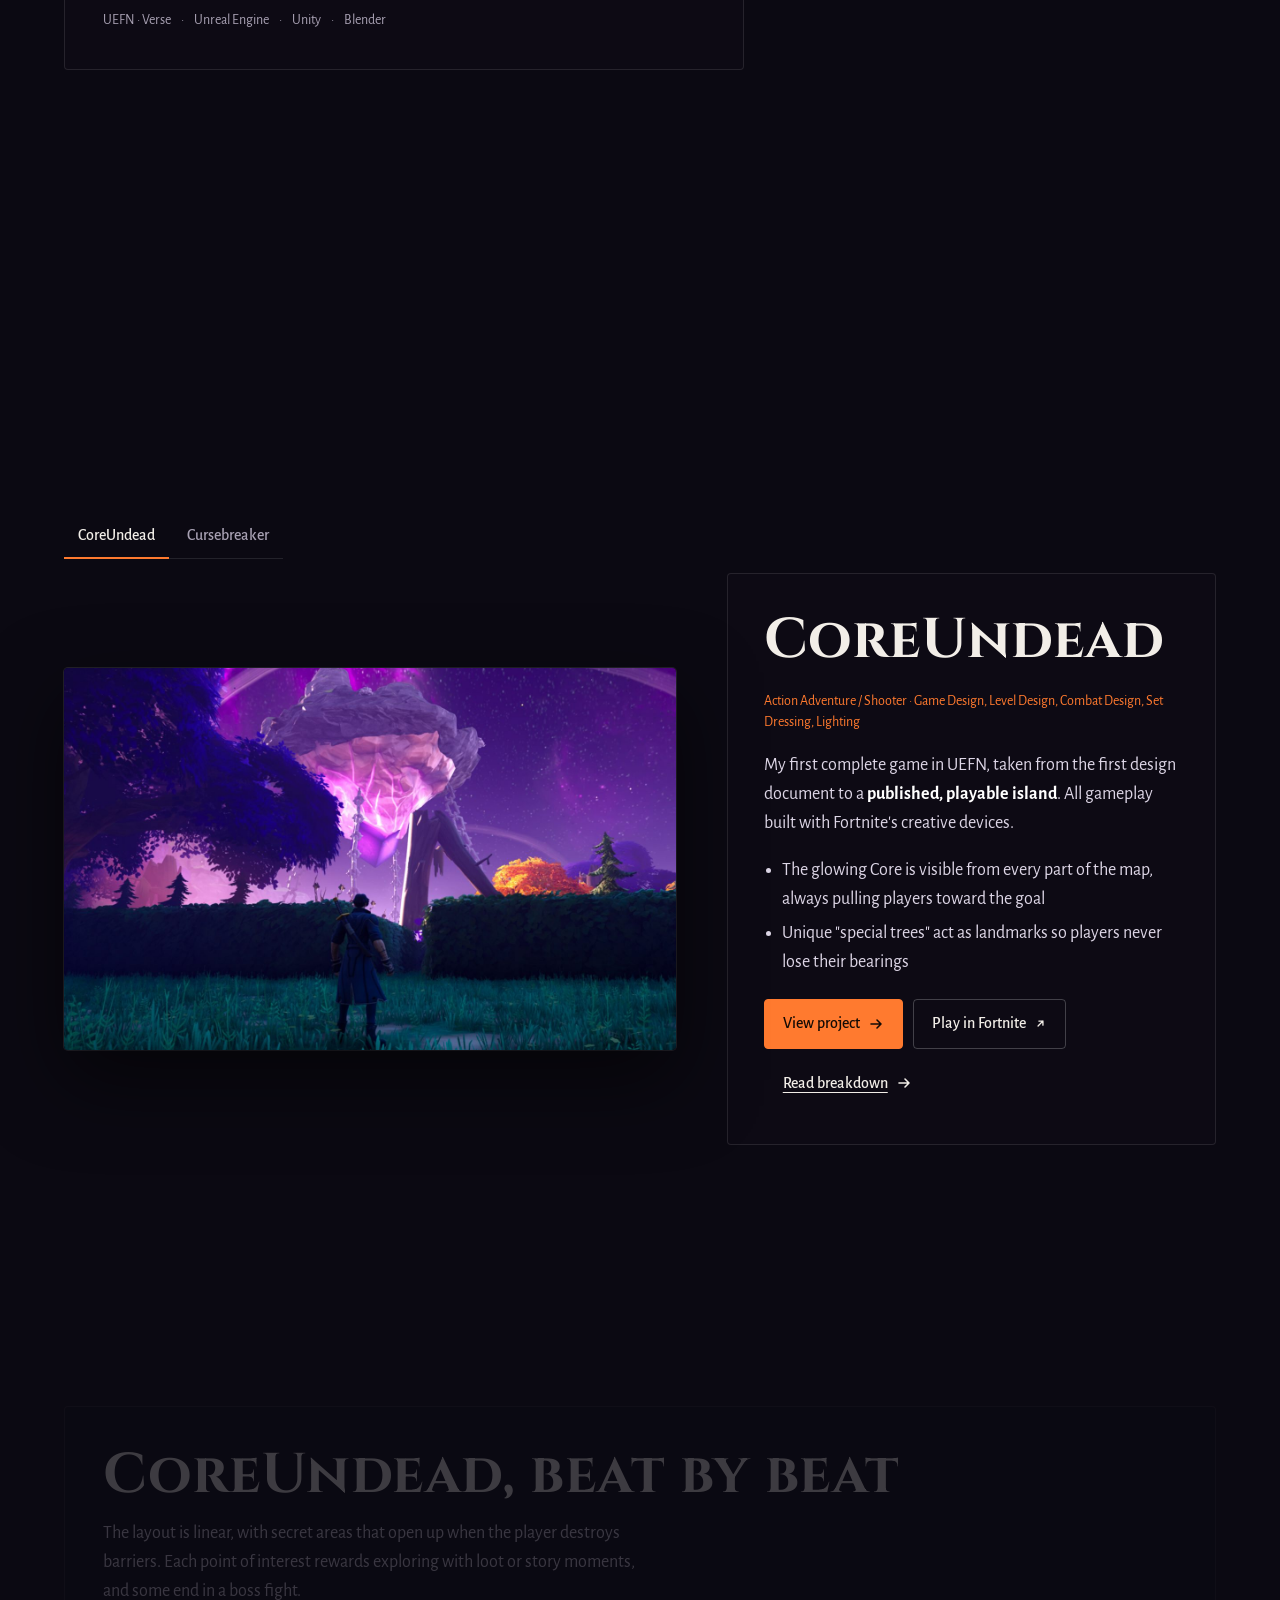
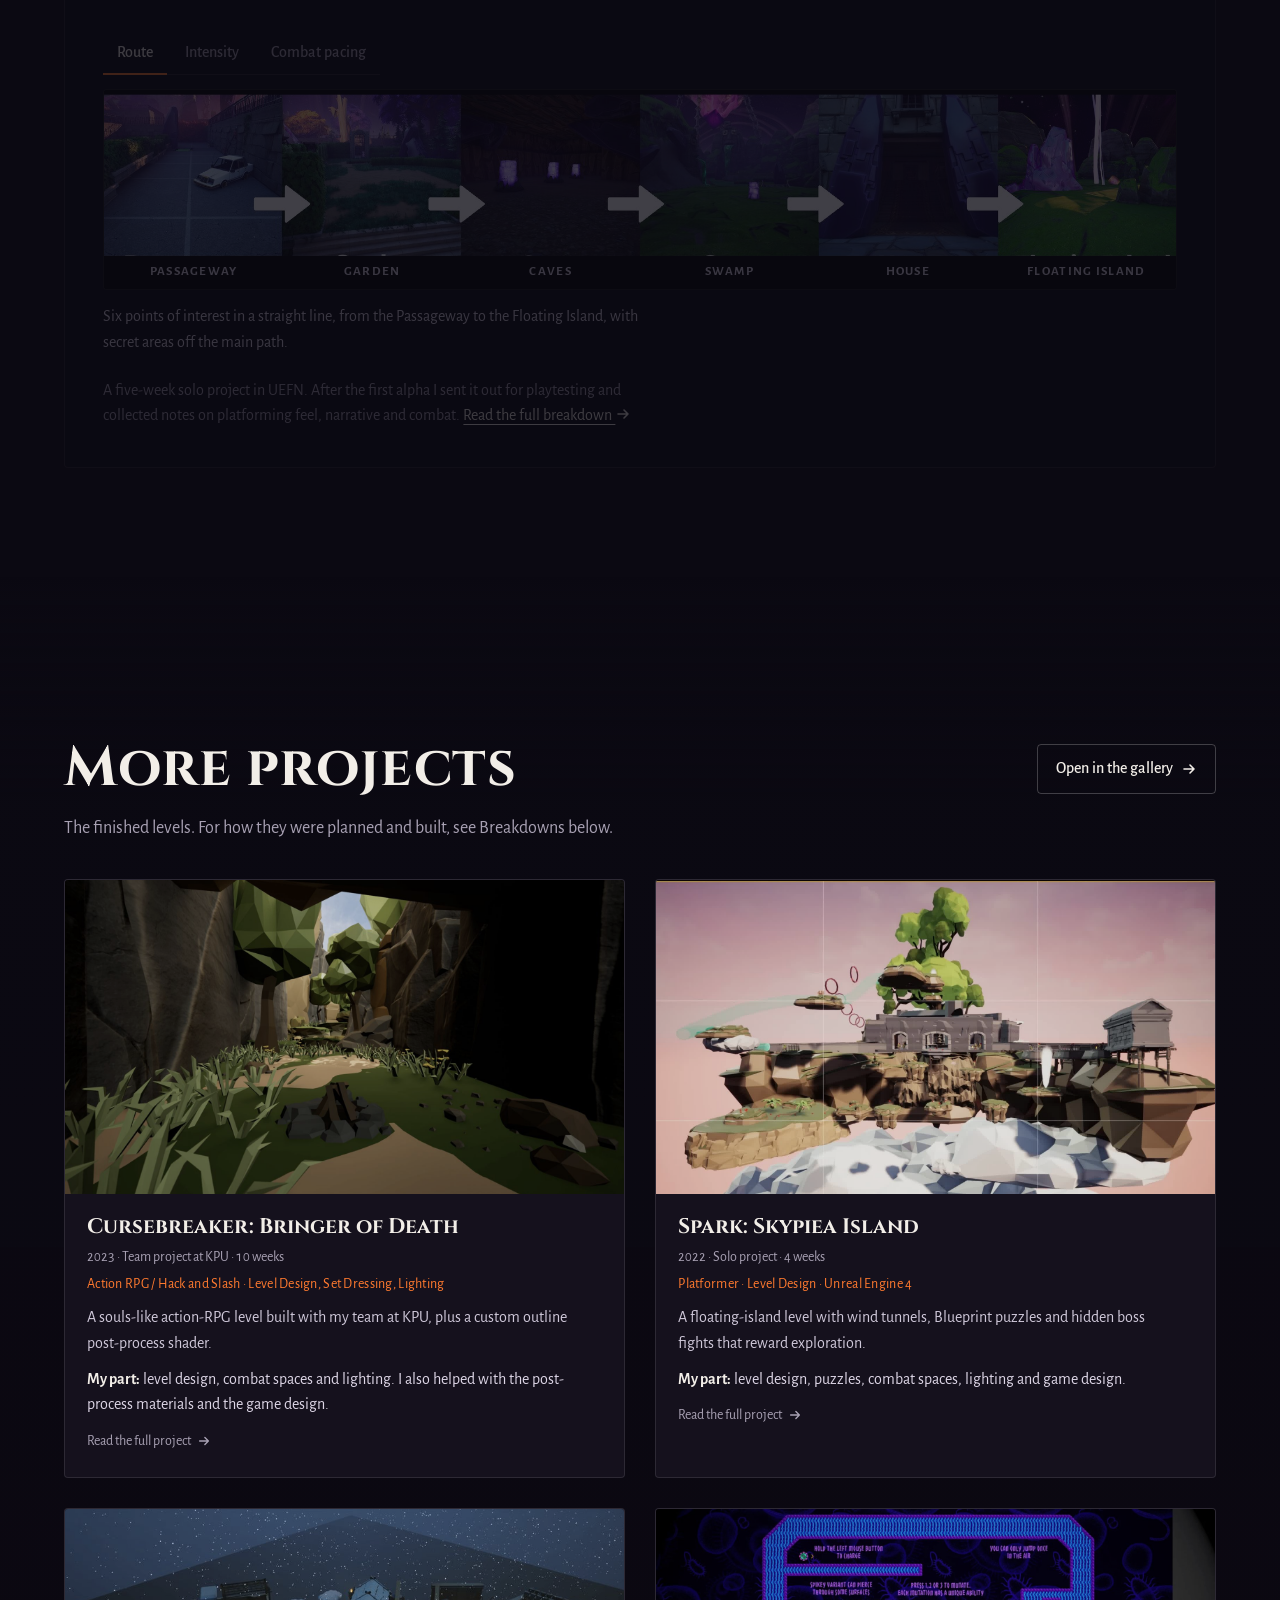
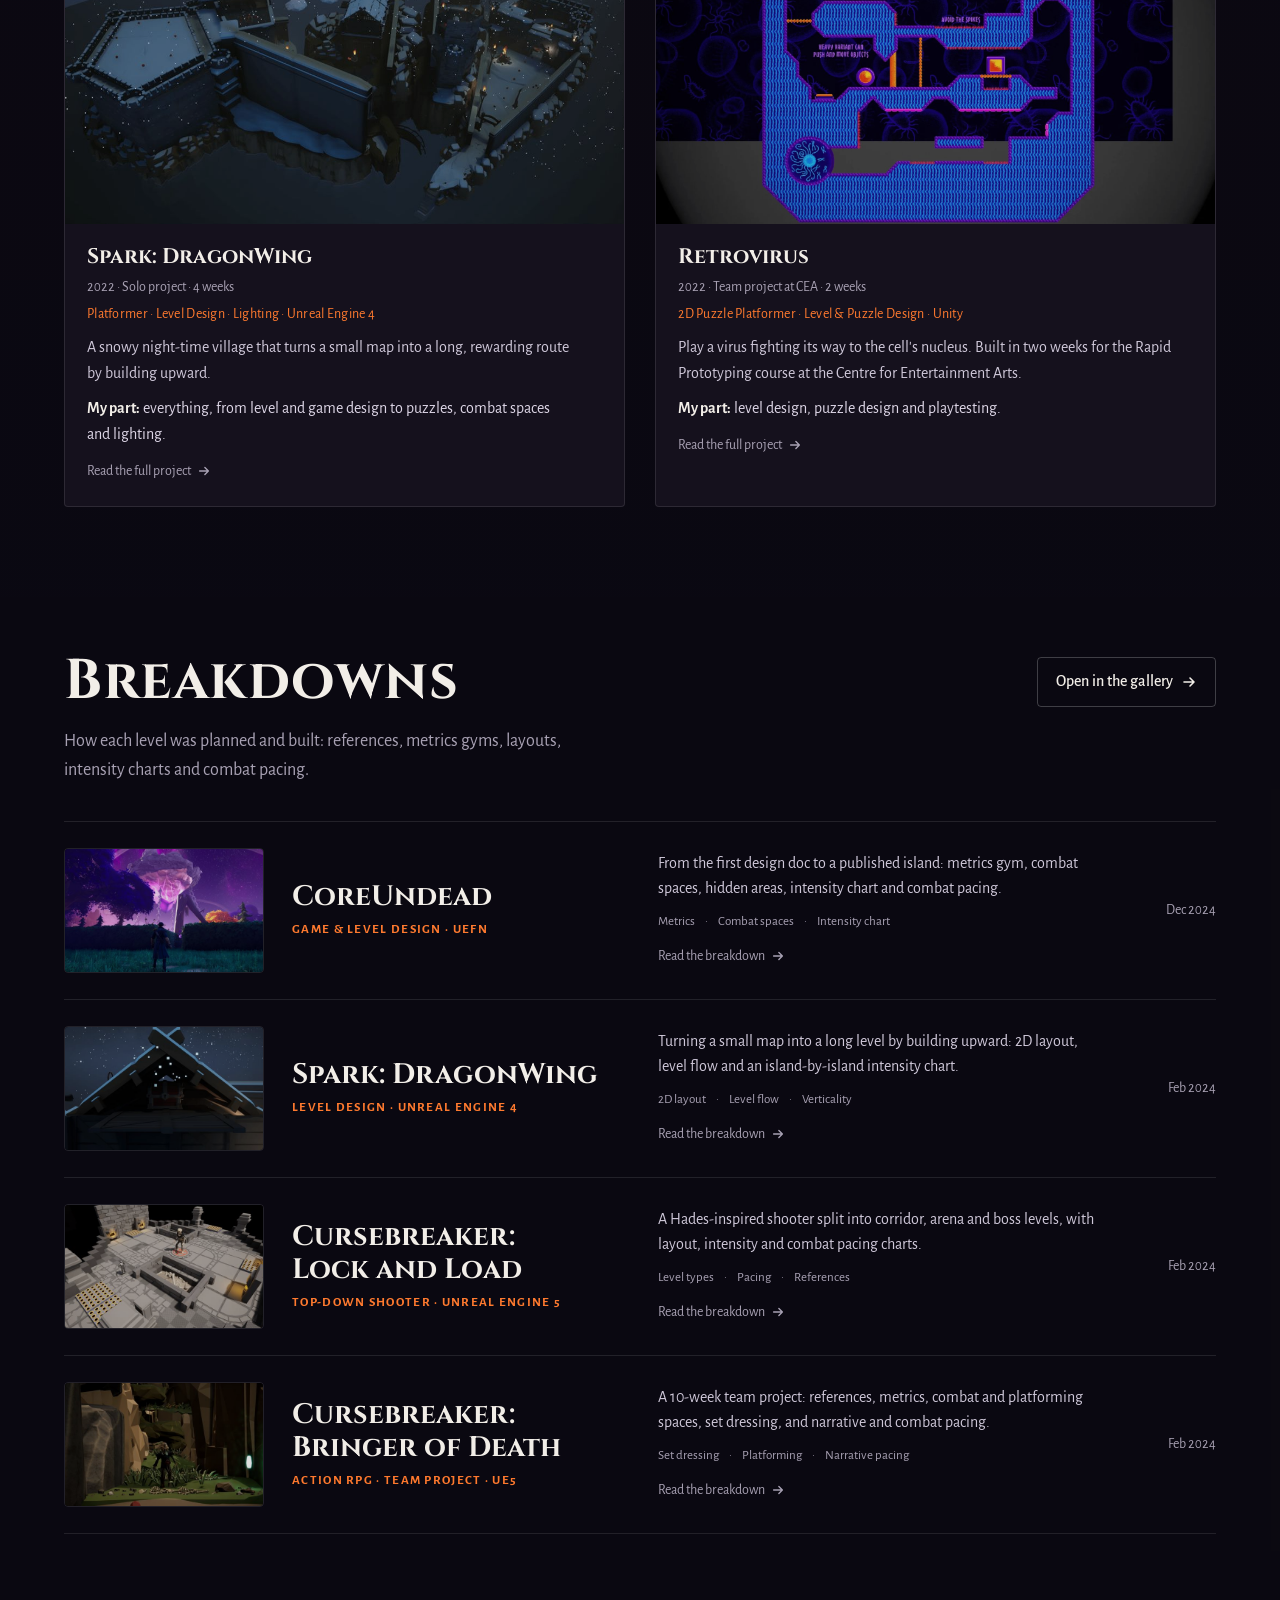
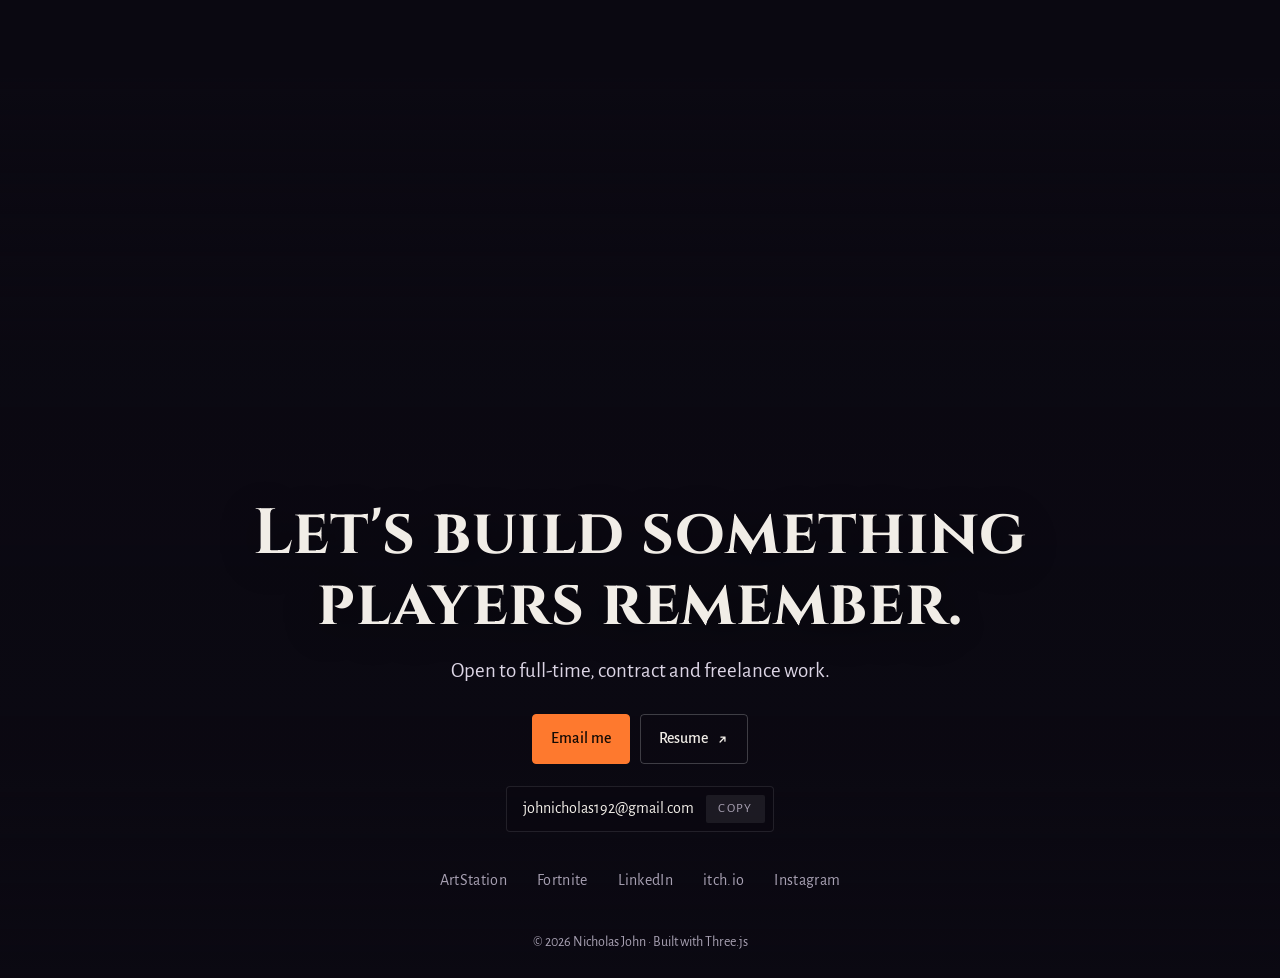
==== commit f140f6c2: "Link Resume button to self-hosted resume PDF Co-Authored-By: Claude Opus 5.5 <noreply@anthropic.com>" ====
--- a/index.html
+++ b/index.html
@@ -421,7 +421,7 @@
         <div class="btns center">
           <!-- The email address is assembled in main.js (CONTACT_EMAIL) so spam bots can't read it from the HTML -->
           <a class="btn primary js-email" href="https://www.artstation.com/nicholasjohn" target="_blank" rel="noopener">Get in touch</a>
-          <a class="btn" href="https://nicholasjohn.artstation.com/resume" target="_blank" rel="noopener">Resume <span class="ico ico-out" aria-hidden="true"></span><span class="sr-only"> (opens in a new tab)</span></a>
+          <a class="btn" href="Nicholas_John_Level_Designer_Resume.pdf" target="_blank" rel="noopener">Resume <span class="ico ico-out" aria-hidden="true"></span><span class="sr-only"> (PDF, opens in a new tab)</span></a>
         </div>
         <button class="email-line" id="emailLine" type="button" hidden>
           <span id="emailText"></span><span class="email-copy" id="emailCopy" aria-live="polite">Copy</span>
